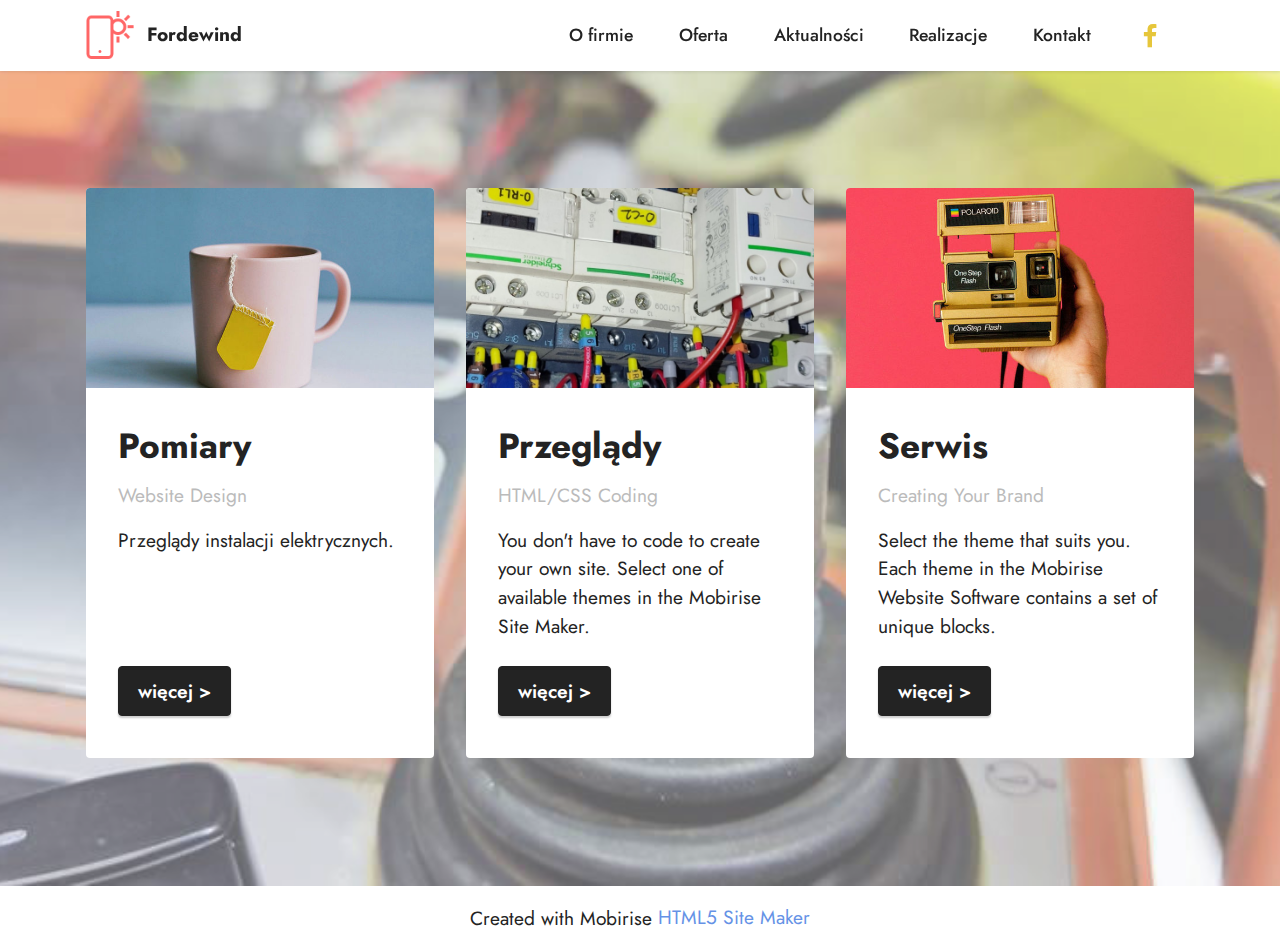
==== index.html @ b125ac9d "Add files via upload" ====
<!DOCTYPE html>
<html  >
<head>
  <!-- Site made with Mobirise Website Builder v5.6.10, https://mobirise.com -->
  <meta charset="UTF-8">
  <meta http-equiv="X-UA-Compatible" content="IE=edge">
  <meta name="generator" content="Mobirise v5.6.10, mobirise.com">
  <meta name="twitter:card" content="summary_large_image"/>
  <meta name="twitter:image:src" content="">
  <meta property="og:image" content="">
  <meta name="twitter:title" content="Home">
  <meta name="viewport" content="width=device-width, initial-scale=1, minimum-scale=1">
  <link rel="shortcut icon" href="assets/images/logo.png" type="image/x-icon">
  <meta name="description" content="">
  
  
  <title>Home</title>
  <link rel="stylesheet" href="assets/bootstrap/css/bootstrap.min.css">
  <link rel="stylesheet" href="assets/bootstrap/css/bootstrap-grid.min.css">
  <link rel="stylesheet" href="assets/bootstrap/css/bootstrap-reboot.min.css">
  <link rel="stylesheet" href="assets/dropdown/css/style.css">
  <link rel="stylesheet" href="assets/socicon/css/styles.css">
  <link rel="stylesheet" href="assets/theme/css/style.css">
  <link rel="preload" href="https://fonts.googleapis.com/css?family=Jost:100,200,300,400,500,600,700,800,900,100i,200i,300i,400i,500i,600i,700i,800i,900i&display=swap" as="style" onload="this.onload=null;this.rel='stylesheet'">
  <noscript><link rel="stylesheet" href="https://fonts.googleapis.com/css?family=Jost:100,200,300,400,500,600,700,800,900,100i,200i,300i,400i,500i,600i,700i,800i,900i&display=swap"></noscript>
  <link rel="preload" as="style" href="assets/mobirise/css/mbr-additional.css"><link rel="stylesheet" href="assets/mobirise/css/mbr-additional.css" type="text/css">
  
  
  
  
</head>
<body>
  
  <section data-bs-version="5.1" class="menu menu1 cid-tegZSu2zWh" once="menu" id="menu1-p">
    

    <nav class="navbar navbar-dropdown navbar-fixed-top navbar-expand-lg">
        <div class="container">
            <div class="navbar-brand">
                <span class="navbar-logo">
                    <a href="https://mobiri.se">
                        <img src="assets/images/logo.png" alt="Mobirise Website Builder" style="height: 3rem;">
                    </a>
                </span>
                <span class="navbar-caption-wrap"><a class="navbar-caption text-black display-7" href="https://mobiri.se">Fordewind</a></span>
            </div>
            <button class="navbar-toggler" type="button" data-toggle="collapse" data-bs-toggle="collapse" data-target="#navbarSupportedContent" data-bs-target="#navbarSupportedContent" aria-controls="navbarNavAltMarkup" aria-expanded="false" aria-label="Toggle navigation">
                <div class="hamburger">
                    <span></span>
                    <span></span>
                    <span></span>
                    <span></span>
                </div>
            </button>
            <div class="collapse navbar-collapse" id="navbarSupportedContent">
                <ul class="navbar-nav nav-dropdown nav-right" data-app-modern-menu="true"><li class="nav-item"><a class="nav-link link text-black display-4" href="https://mobiri.se">O firmie</a></li>
                    <li class="nav-item"><a class="nav-link link text-black display-4" href="https://mobiri.se">Oferta</a></li><li class="nav-item"><a class="nav-link link text-black display-4" href="https://mobiri.se">Aktualności</a></li><li class="nav-item"><a class="nav-link link text-black display-4" href="https://mobiri.se">Realizacje</a></li>
                    <li class="nav-item"><a class="nav-link link text-black display-4" href="https://mobiri.se">Kontakt</a>
                    </li></ul>
                <div class="icons-menu">
                    <a class="iconfont-wrapper" href="https://mobiri.se" target="_blank">
                        <span class="p-2 mbr-iconfont socicon-facebook socicon"></span>
                    </a>
                    
                    
                    
                </div>
                
            </div>
        </div>
    </nav>
</section>

<section data-bs-version="5.1" class="features4 cid-teh2LjMeFm" id="features4-q">
    
    <div class="mbr-overlay"></div>
    <div class="container">
        
        <div class="row mt-4">
            <div class="item features-image сol-12 col-md-6 col-lg-4">
                <div class="item-wrapper">
                    <div class="item-img">
                        <img src="assets/images/product2.jpg" alt="Mobirise Website Builder" title="">
                    </div>
                    <div class="item-content">
                        <h5 class="item-title mbr-fonts-style display-5"><strong>Pomiary&nbsp;</strong></h5>
                        <h6 class="item-subtitle mbr-fonts-style mt-1 display-7">Website Design</h6>
                        <p class="mbr-text mbr-fonts-style mt-3 display-7">Przeglądy instalacji elektrycznych.</p>
                    </div>
                    <div class="mbr-section-btn item-footer mt-2"><a href="" class="btn item-btn btn-black display-7" target="_blank">więcej &gt;</a></div>
                </div>
            </div>
            <div class="item features-image сol-12 col-md-6 col-lg-4">
                <div class="item-wrapper">
                    <div class="item-img">
                        <img src="assets/images/1660215211700-816x1813.jpeg" alt="Mobirise Website Builder" title="">
                    </div>
                    <div class="item-content">
                        <h5 class="item-title mbr-fonts-style display-5"><strong>Przeglądy</strong></h5>
                        <h6 class="item-subtitle mbr-fonts-style mt-1 display-7">
                            HTML/CSS Coding</h6>
                        <p class="mbr-text mbr-fonts-style mt-3 display-7">You don't have to code to create your own
                            site. Select one of available themes in the Mobirise Site Maker.</p>
                    </div>
                    <div class="mbr-section-btn item-footer mt-2"><a href="" class="btn item-btn btn-black display-7" target="_blank">więcej &gt;</a></div>
                </div>
            </div>
            <div class="item features-image сol-12 col-md-6 col-lg-4">
                <div class="item-wrapper">
                    <div class="item-img">
                        <img src="assets/images/product1.jpg" alt="Mobirise Website Builder" title="">
                    </div>
                    <div class="item-content">
                        <h5 class="item-title mbr-fonts-style display-5"><strong>Serwis</strong></h5>
                        <h6 class="item-subtitle mbr-fonts-style mt-1 display-7">Creating Your Brand</h6>
                        <p class="mbr-text mbr-fonts-style mt-3 display-7">Select the theme that suits you. Each theme
                            in the Mobirise Website Software contains a set of unique blocks.<br></p>
                    </div>
                    <div class="mbr-section-btn item-footer mt-2"><a href="" class="btn item-btn btn-black display-7" target="_blank">więcej &gt;</a></div>
                </div>
            </div>

        </div>
    </div>
</section><section class="display-7" style="padding: 0;align-items: center;justify-content: center;flex-wrap: wrap;    align-content: center;display: flex;position: relative;height: 4rem;"><a href="https://mobiri.se/2845524" style="flex: 1 1;height: 4rem;position: absolute;width: 100%;z-index: 1;"><img alt="" style="height: 4rem;" src="[data-uri]"></a><p style="margin: 0;text-align: center;" class="display-7">Created with Mobirise &#8204;</p><a style="z-index:1" href="https://mobirise.com/html-builder.html">HTML5 Site Maker</a></section><script src="assets/bootstrap/js/bootstrap.bundle.min.js"></script>  <script src="assets/smoothscroll/smooth-scroll.js"></script>  <script src="assets/ytplayer/index.js"></script>  <script src="assets/dropdown/js/navbar-dropdown.js"></script>  <script src="assets/theme/js/script.js"></script>  
  
  
</body>
</html>
---- assets/dropdown/css/style.css ----
.navbar-dropdown {
  left: 0;
  padding: 0;
  position: absolute;
  right: 0;
  top: 0;
  transition: all 0.45s ease;
  z-index: 1030;
  background: #282828; }
  .navbar-dropdown .navbar-logo {
    margin-right: 0.8rem;
    transition: margin 0.3s ease-in-out;
    vertical-align: middle; }
    .navbar-dropdown .navbar-logo img {
      height: 3.125rem;
      transition: all 0.3s ease-in-out; }
    .navbar-dropdown .navbar-logo.mbr-iconfont {
      font-size: 3.125rem;
      line-height: 3.125rem; }
  .navbar-dropdown .navbar-caption {
    font-weight: 700;
    white-space: normal;
    vertical-align: -4px;
    line-height: 3.125rem !important; }
    .navbar-dropdown .navbar-caption, .navbar-dropdown .navbar-caption:hover {
      color: inherit;
      text-decoration: none; }
  .navbar-dropdown .mbr-iconfont + .navbar-caption {
    vertical-align: -1px; }
  .navbar-dropdown.navbar-fixed-top {
    position: fixed; }
  .navbar-dropdown .navbar-brand span {
    vertical-align: -4px; }
  .navbar-dropdown.bg-color.transparent {
    background: none; }
  .navbar-dropdown.navbar-short .navbar-brand {
    padding: 0.625rem 0; }
    .navbar-dropdown.navbar-short .navbar-brand span {
      vertical-align: -1px; }
  .navbar-dropdown.navbar-short .navbar-caption {
    line-height: 2.375rem !important;
    vertical-align: -2px; }
  .navbar-dropdown.navbar-short .navbar-logo {
    margin-right: 0.5rem; }
    .navbar-dropdown.navbar-short .navbar-logo img {
      height: 2.375rem; }
    .navbar-dropdown.navbar-short .navbar-logo.mbr-iconfont {
      font-size: 2.375rem;
      line-height: 2.375rem; }
  .navbar-dropdown.navbar-short .mbr-table-cell {
    height: 3.625rem; }
  .navbar-dropdown .navbar-close {
    left: 0.6875rem;
    position: fixed;
    top: 0.75rem;
    z-index: 1000; }
  .navbar-dropdown .hamburger-icon {
    content: "";
    display: inline-block;
    vertical-align: middle;
    width: 16px;
    -webkit-box-shadow: 0 -6px 0 1px #282828,0 0 0 1px #282828,0 6px 0 1px #282828;
    -moz-box-shadow: 0 -6px 0 1px #282828,0 0 0 1px #282828,0 6px 0 1px #282828;
    box-shadow: 0 -6px 0 1px #282828,0 0 0 1px #282828,0 6px 0 1px #282828; }

.dropdown-menu .dropdown-toggle[data-toggle="dropdown-submenu"]::after {
  border-bottom: 0.35em solid transparent;
  border-left: 0.35em solid;
  border-right: 0;
  border-top: 0.35em solid transparent;
  margin-left: 0.3rem; }

.dropdown-menu .dropdown-item:focus {
  outline: 0; }

.nav-dropdown {
  font-size: 0.75rem;
  font-weight: 500;
  height: auto !important; }
  .nav-dropdown .nav-btn {
    padding-left: 1rem; }
  .nav-dropdown .link {
    margin: .667em 1.667em;
    font-weight: 500;
    padding: 0;
    transition: color .2s ease-in-out; }
    .nav-dropdown .link.dropdown-toggle {
      margin-right: 2.583em; }
      .nav-dropdown .link.dropdown-toggle::after {
        margin-left: .25rem;
        border-top: 0.35em solid;
        border-right: 0.35em solid transparent;
        border-left: 0.35em solid transparent;
        border-bottom: 0; }
      .nav-dropdown .link.dropdown-toggle[aria-expanded="true"] {
        margin: 0;
        padding: 0.667em 3.263em  0.667em 1.667em; }
  .nav-dropdown .link::after,
  .nav-dropdown .dropdown-item::after {
    color: inherit; }
  .nav-dropdown .btn {
    font-size: 0.75rem;
    font-weight: 700;
    letter-spacing: 0;
    margin-bottom: 0;
    padding-left: 1.25rem;
    padding-right: 1.25rem; }
  .nav-dropdown .dropdown-menu {
    border-radius: 0;
    border: 0;
    left: 0;
    margin: 0;
    padding-bottom: 1.25rem;
    padding-top: 1.25rem;
    position: relative; }
  .nav-dropdown .dropdown-submenu {
    margin-left: 0.125rem;
    top: 0; }
  .nav-dropdown .dropdown-item {
    font-weight: 500;
    line-height: 2;
    padding: 0.3846em 4.615em 0.3846em 1.5385em;
    position: relative;
    transition: color .2s ease-in-out, background-color .2s ease-in-out; }
    .nav-dropdown .dropdown-item::after {
      margin-top: -0.3077em;
      position: absolute;
      right: 1.1538em;
      top: 50%; }
    .nav-dropdown .dropdown-item:focus, .nav-dropdown .dropdown-item:hover {
      background: none; }

@media (max-width: 767px) {
  .nav-dropdown.navbar-toggleable-sm {
    bottom: 0;
    display: none;
    left: 0;
    overflow-x: hidden;
    position: fixed;
    top: 0;
    transform: translateX(-100%);
    -ms-transform: translateX(-100%);
    -webkit-transform: translateX(-100%);
    width: 18.75rem;
    z-index: 999; } }
.nav-dropdown.navbar-toggleable-xl {
  bottom: 0;
  display: none;
  left: 0;
  overflow-x: hidden;
  position: fixed;
  top: 0;
  transform: translateX(-100%);
  -ms-transform: translateX(-100%);
  -webkit-transform: translateX(-100%);
  width: 18.75rem;
  z-index: 999; }

.nav-dropdown-sm {
  display: block !important;
  overflow-x: hidden;
  overflow: auto;
  padding-top: 3.875rem; }
  .nav-dropdown-sm::after {
    content: "";
    display: block;
    height: 3rem;
    width: 100%; }
  .nav-dropdown-sm.collapse.in ~ .navbar-close {
    display: block !important; }
  .nav-dropdown-sm.collapsing, .nav-dropdown-sm.collapse.in {
    transform: translateX(0);
    -ms-transform: translateX(0);
    -webkit-transform: translateX(0);
    transition: all 0.25s ease-out;
    -webkit-transition: all 0.25s ease-out;
    background: #282828; }
  .nav-dropdown-sm.collapsing[aria-expanded="false"] {
    transform: translateX(-100%);
    -ms-transform: translateX(-100%);
    -webkit-transform: translateX(-100%); }
  .nav-dropdown-sm .nav-item {
    display: block;
    margin-left: 0 !important;
    padding-left: 0; }
  .nav-dropdown-sm .link,
  .nav-dropdown-sm .dropdown-item {
    border-top: 1px dotted rgba(255, 255, 255, 0.1);
    font-size: 0.8125rem;
    line-height: 1.6;
    margin: 0 !important;
    padding: 0.875rem 2.4rem 0.875rem 1.5625rem !important;
    position: relative;
    white-space: normal; }
    .nav-dropdown-sm .link:focus, .nav-dropdown-sm .link:hover,
    .nav-dropdown-sm .dropdown-item:focus,
    .nav-dropdown-sm .dropdown-item:hover {
      background: rgba(0, 0, 0, 0.2) !important;
      color: #c0a375; }
  .nav-dropdown-sm .nav-btn {
    position: relative;
    padding: 1.5625rem 1.5625rem 0 1.5625rem; }
    .nav-dropdown-sm .nav-btn::before {
      border-top: 1px dotted rgba(255, 255, 255, 0.1);
      content: "";
      left: 0;
      position: absolute;
      top: 0;
      width: 100%; }
    .nav-dropdown-sm .nav-btn + .nav-btn {
      padding-top: 0.625rem; }
      .nav-dropdown-sm .nav-btn + .nav-btn::before {
        display: none; }
  .nav-dropdown-sm .btn {
    padding: 0.625rem 0; }
  .nav-dropdown-sm .dropdown-toggle[data-toggle="dropdown-submenu"]::after {
    margin-left: .25rem;
    border-top: 0.35em solid;
    border-right: 0.35em solid transparent;
    border-left: 0.35em solid transparent;
    border-bottom: 0; }
  .nav-dropdown-sm .dropdown-toggle[data-toggle="dropdown-submenu"][aria-expanded="true"]::after {
    border-top: 0;
    border-right: 0.35em solid transparent;
    border-left: 0.35em solid transparent;
    border-bottom: 0.35em solid; }
  .nav-dropdown-sm .dropdown-menu {
    margin: 0;
    padding: 0;
    position: relative;
    top: 0;
    left: 0;
    width: 100%;
    border: 0;
    float: none;
    border-radius: 0;
    background: none; }
  .nav-dropdown-sm .dropdown-submenu {
    left: 100%;
    margin-left: 0.125rem;
    margin-top: -1.25rem;
    top: 0; }

.navbar-toggleable-sm .nav-dropdown .dropdown-menu {
  position: absolute; }

.navbar-toggleable-sm .nav-dropdown .dropdown-submenu {
  left: 100%;
  margin-left: 0.125rem;
  margin-top: -1.25rem;
  top: 0; }

.navbar-toggleable-sm.opened .nav-dropdown .dropdown-menu {
  position: relative; }

.navbar-toggleable-sm.opened .nav-dropdown .dropdown-submenu {
  left: 0;
  margin-left: 00rem;
  margin-top: 0rem;
  top: 0; }

.is-builder .nav-dropdown.collapsing {
  transition: none !important; }
---- assets/socicon/css/styles.css ----
@charset "UTF-8";

@font-face {
  font-family: 'Socicon';
  src:  url('../fonts/socicon.eot');
  src:  url('../fonts/socicon.eot?#iefix') format('embedded-opentype'),
    url('../fonts/socicon.woff2') format('woff2'),
    url('../fonts/socicon.ttf') format('truetype'),
    url('../fonts/socicon.woff') format('woff'),
    url('../fonts/socicon.svg#socicon') format('svg');
  font-weight: normal;
  font-style: normal;
  font-display: swap;
}

[data-icon]:before {
  font-family: "socicon" !important;
  content: attr(data-icon);
  font-style: normal !important;
  font-weight: normal !important;
  font-variant: normal !important;
  text-transform: none !important;
  speak: none;
  line-height: 1;
  -webkit-font-smoothing: antialiased;
  -moz-osx-font-smoothing: grayscale;
}

[class^="socicon-"], [class*=" socicon-"] {
  /* use !important to prevent issues with browser extensions that change fonts */
  font-family: 'Socicon' !important;
  speak: none;
  font-style: normal;
  font-weight: normal;
  font-variant: normal;
  text-transform: none;
  line-height: 1;

  /* Better Font Rendering =========== */
  -webkit-font-smoothing: antialiased;
  -moz-osx-font-smoothing: grayscale;
}

.socicon-eitaa:before {
  content: "\e97c";
}
.socicon-soroush:before {
  content: "\e97d";
}
.socicon-bale:before {
  content: "\e97e";
}
.socicon-zazzle:before {
  content: "\e97b";
}
.socicon-society6:before {
  content: "\e97a";
}
.socicon-redbubble:before {
  content: "\e979";
}
.socicon-avvo:before {
  content: "\e978";
}
.socicon-stitcher:before {
  content: "\e977";
}
.socicon-googlehangouts:before {
  content: "\e974";
}
.socicon-dlive:before {
  content: "\e975";
}
.socicon-vsco:before {
  content: "\e976";
}
.socicon-flipboard:before {
  content: "\e973";
}
.socicon-ubuntu:before {
  content: "\e958";
}
.socicon-artstation:before {
  content: "\e959";
}
.socicon-invision:before {
  content: "\e95a";
}
.socicon-torial:before {
  content: "\e95b";
}
.socicon-collectorz:before {
  content: "\e95c";
}
.socicon-seenthis:before {
  content: "\e95d";
}
.socicon-googleplaymusic:before {
  content: "\e95e";
}
.socicon-debian:before {
  content: "\e95f";
}
.socicon-filmfreeway:before {
  content: "\e960";
}
.socicon-gnome:before {
  content: "\e961";
}
.socicon-itchio:before {
  content: "\e962";
}
.socicon-jamendo:before {
  content: "\e963";
}
.socicon-mix:before {
  content: "\e964";
}
.socicon-sharepoint:before {
  content: "\e965";
}
.socicon-tinder:before {
  content: "\e966";
}
.socicon-windguru:before {
  content: "\e967";
}
.socicon-cdbaby:before {
  content: "\e968";
}
.socicon-elementaryos:before {
  content: "\e969";
}
.socicon-stage32:before {
  content: "\e96a";
}
.socicon-tiktok:before {
  content: "\e96b";
}
.socicon-gitter:before {
  content: "\e96c";
}
.socicon-letterboxd:before {
  content: "\e96d";
}
.socicon-threema:before {
  content: "\e96e";
}
.socicon-splice:before {
  content: "\e96f";
}
.socicon-metapop:before {
  content: "\e970";
}
.socicon-naver:before {
  content: "\e971";
}
.socicon-remote:before {
  content: "\e972";
}
.socicon-internet:before {
  content: "\e957";
}
.socicon-moddb:before {
  content: "\e94b";
}
.socicon-indiedb:before {
  content: "\e94c";
}
.socicon-traxsource:before {
  content: "\e94d";
}
.socicon-gamefor:before {
  content: "\e94e";
}
.socicon-pixiv:before {
  content: "\e94f";
}
.socicon-myanimelist:before {
  content: "\e950";
}
.socicon-blackberry:before {
  content: "\e951";
}
.socicon-wickr:before {
  content: "\e952";
}
.socicon-spip:before {
  content: "\e953";
}
.socicon-napster:before {
  content: "\e954";
}
.socicon-beatport:before {
  content: "\e955";
}
.socicon-hackerone:before {
  content: "\e956";
}
.socicon-hackernews:before {
  content: "\e946";
}
.socicon-smashwords:before {
  content: "\e947";
}
.socicon-kobo:before {
  content: "\e948";
}
.socicon-bookbub:before {
  content: "\e949";
}
.socicon-mailru:before {
  content: "\e94a";
}
.socicon-gitlab:before {
  content: "\e945";
}
.socicon-instructables:before {
  content: "\e944";
}
.socicon-portfolio:before {
  content: "\e943";
}
.socicon-codered:before {
  content: "\e940";
}
.socicon-origin:before {
  content: "\e941";
}
.socicon-nextdoor:before {
  content: "\e942";
}
.socicon-udemy:before {
  content: "\e93f";
}
.socicon-livemaster:before {
  content: "\e93e";
}
.socicon-crunchbase:before {
  content: "\e93b";
}
.socicon-homefy:before {
  content: "\e93c";
}
.socicon-calendly:before {
  content: "\e93d";
}
.socicon-realtor:before {
  content: "\e90f";
}
.socicon-tidal:before {
  content: "\e910";
}
.socicon-qobuz:before {
  content: "\e911";
}
.socicon-natgeo:before {
  content: "\e912";
}
.socicon-mastodon:before {
  content: "\e913";
}
.socicon-unsplash:before {
  content: "\e914";
}
.socicon-homeadvisor:before {
  content: "\e915";
}
.socicon-angieslist:before {
  content: "\e916";
}
.socicon-codepen:before {
  content: "\e917";
}
.socicon-slack:before {
  content: "\e918";
}
.socicon-openaigym:before {
  content: "\e919";
}
.socicon-logmein:before {
  content: "\e91a";
}
.socicon-fiverr:before {
  content: "\e91b";
}
.socicon-gotomeeting:before {
  content: "\e91c";
}
.socicon-aliexpress:before {
  content: "\e91d";
}
.socicon-guru:before {
  content: "\e91e";
}
.socicon-appstore:before {
  content: "\e91f";
}
.socicon-homes:before {
  content: "\e920";
}
.socicon-zoom:before {
  content: "\e921";
}
.socicon-alibaba:before {
  content: "\e922";
}
.socicon-craigslist:before {
  content: "\e923";
}
.socicon-wix:before {
  content: "\e924";
}
.socicon-redfin:before {
  content: "\e925";
}
.socicon-googlecalendar:before {
  content: "\e926";
}
.socicon-shopify:before {
  content: "\e927";
}
.socicon-freelancer:before {
  content: "\e928";
}
.socicon-seedrs:before {
  content: "\e929";
}
.socicon-bing:before {
  content: "\e92a";
}
.socicon-doodle:before {
  content: "\e92b";
}
.socicon-bonanza:before {
  content: "\e92c";
}
.socicon-squarespace:before {
  content: "\e92d";
}
.socicon-toptal:before {
  content: "\e92e";
}
.socicon-gust:before {
  content: "\e92f";
}
.socicon-ask:before {
  content: "\e930";
}
.socicon-trulia:before {
  content: "\e931";
}
.socicon-loomly:before {
  content: "\e932";
}
.socicon-ghost:before {
  content: "\e933";
}
.socicon-upwork:before {
  content: "\e934";
}
.socicon-fundable:before {
  content: "\e935";
}
.socicon-booking:before {
  content: "\e936";
}
.socicon-googlemaps:before {
  content: "\e937";
}
.socicon-zillow:before {
  content: "\e938";
}
.socicon-niconico:before {
  content: "\e939";
}
.socicon-toneden:before {
  content: "\e93a";
}
.socicon-augment:before {
  content: "\e908";
}
.socicon-bitbucket:before {
  content: "\e909";
}
.socicon-fyuse:before {
  content: "\e90a";
}
.socicon-yt-gaming:before {
  content: "\e90b";
}
.socicon-sketchfab:before {
  content: "\e90c";
}
.socicon-mobcrush:before {
  content: "\e90d";
}
.socicon-microsoft:before {
  content: "\e90e";
}
.socicon-pandora:before {
  content: "\e907";
}
.socicon-messenger:before {
  content: "\e906";
}
.socicon-gamewisp:before {
  content: "\e905";
}
.socicon-bloglovin:before {
  content: "\e904";
}
.socicon-tunein:before {
  content: "\e903";
}
.socicon-gamejolt:before {
  content: "\e901";
}
.socicon-trello:before {
  content: "\e902";
}
.socicon-spreadshirt:before {
  content: "\e900";
}
.socicon-500px:before {
  content: "\e000";
}
.socicon-8tracks:before {
  content: "\e001";
}
.socicon-airbnb:before {
  content: "\e002";
}
.socicon-alliance:before {
  content: "\e003";
}
.socicon-amazon:before {
  content: "\e004";
}
.socicon-amplement:before {
  content: "\e005";
}
.socicon-android:before {
  content: "\e006";
}
.socicon-angellist:before {
  content: "\e007";
}
.socicon-apple:before {
  content: "\e008";
}
.socicon-appnet:before {
  content: "\e009";
}
.socicon-baidu:before {
  content: "\e00a";
}
.socicon-bandcamp:before {
  content: "\e00b";
}
.socicon-battlenet:before {
  content: "\e00c";
}
.socicon-mixer:before {
  content: "\e00d";
}
.socicon-bebee:before {
  content: "\e00e";
}
.socicon-bebo:before {
  content: "\e00f";
}
.socicon-behance:before {
  content: "\e010";
}
.socicon-blizzard:before {
  content: "\e011";
}
.socicon-blogger:before {
  content: "\e012";
}
.socicon-buffer:before {
  content: "\e013";
}
.socicon-chrome:before {
  content: "\e014";
}
.socicon-coderwall:before {
  content: "\e015";
}
.socicon-curse:before {
  content: "\e016";
}
.socicon-dailymotion:before {
  content: "\e017";
}
.socicon-deezer:before {
  content: "\e018";
}
.socicon-delicious:before {
  content: "\e019";
}
.socicon-deviantart:before {
  content: "\e01a";
}
.socicon-diablo:before {
  content: "\e01b";
}
.socicon-digg:before {
  content: "\e01c";
}
.socicon-discord:before {
  content: "\e01d";
}
.socicon-disqus:before {
  content: "\e01e";
}
.socicon-douban:before {
  content: "\e01f";
}
.socicon-draugiem:before {
  content: "\e020";
}
.socicon-dribbble:before {
  content: "\e021";
}
.socicon-drupal:before {
  content: "\e022";
}
.socicon-ebay:before {
  content: "\e023";
}
.socicon-ello:before {
  content: "\e024";
}
.socicon-endomodo:before {
  content: "\e025";
}
.socicon-envato:before {
  content: "\e026";
}
.socicon-etsy:before {
  content: "\e027";
}
.socicon-facebook:before {
  content: "\e028";
}
.socicon-feedburner:before {
  content: "\e029";
}
.socicon-filmweb:before {
  content: "\e02a";
}
.socicon-firefox:before {
  content: "\e02b";
}
.socicon-flattr:before {
  content: "\e02c";
}
.socicon-flickr:before {
  content: "\e02d";
}
.socicon-formulr:before {
  content: "\e02e";
}
.socicon-forrst:before {
  content: "\e02f";
}
.socicon-foursquare:before {
  content: "\e030";
}
.socicon-friendfeed:before {
  content: "\e031";
}
.socicon-github:before {
  content: "\e032";
}
.socicon-goodreads:before {
  content: "\e033";
}
.socicon-google:before {
  content: "\e034";
}
.socicon-googlescholar:before {
  content: "\e035";
}
.socicon-googlegroups:before {
  content: "\e036";
}
.socicon-googlephotos:before {
  content: "\e037";
}
.socicon-googleplus:before {
  content: "\e038";
}
.socicon-grooveshark:before {
  content: "\e039";
}
.socicon-hackerrank:before {
  content: "\e03a";
}
.socicon-hearthstone:before {
  content: "\e03b";
}
.socicon-hellocoton:before {
  content: "\e03c";
}
.socicon-heroes:before {
  content: "\e03d";
}
.socicon-smashcast:before {
  content: "\e03e";
}
.socicon-horde:before {
  content: "\e03f";
}
.socicon-houzz:before {
  content: "\e040";
}
.socicon-icq:before {
  content: "\e041";
}
.socicon-identica:before {
  content: "\e042";
}
.socicon-imdb:before {
  content: "\e043";
}
.socicon-instagram:before {
  content: "\e044";
}
.socicon-issuu:before {
  content: "\e045";
}
.socicon-istock:before {
  content: "\e046";
}
.socicon-itunes:before {
  content: "\e047";
}
.socicon-keybase:before {
  content: "\e048";
}
.socicon-lanyrd:before {
  content: "\e049";
}
.socicon-lastfm:before {
  content: "\e04a";
}
.socicon-line:before {
  content: "\e04b";
}
.socicon-linkedin:before {
  content: "\e04c";
}
.socicon-livejournal:before {
  content: "\e04d";
}
.socicon-lyft:before {
  content: "\e04e";
}
.socicon-macos:before {
  content: "\e04f";
}
.socicon-mail:before {
  content: "\e050";
}
.socicon-medium:before {
  content: "\e051";
}
.socicon-meetup:before {
  content: "\e052";
}
.socicon-mixcloud:before {
  content: "\e053";
}
.socicon-modelmayhem:before {
  content: "\e054";
}
.socicon-mumble:before {
  content: "\e055";
}
.socicon-myspace:before {
  content: "\e056";
}
.socicon-newsvine:before {
  content: "\e057";
}
.socicon-nintendo:before {
  content: "\e058";
}
.socicon-npm:before {
  content: "\e059";
}
.socicon-odnoklassniki:before {
  content: "\e05a";
}
.socicon-openid:before {
  content: "\e05b";
}
.socicon-opera:before {
  content: "\e05c";
}
.socicon-outlook:before {
  content: "\e05d";
}
.socicon-overwatch:before {
  content: "\e05e";
}
.socicon-patreon:before {
  content: "\e05f";
}
.socicon-paypal:before {
  content: "\e060";
}
.socicon-periscope:before {
  content: "\e061";
}
.socicon-persona:before {
  content: "\e062";
}
.socicon-pinterest:before {
  content: "\e063";
}
.socicon-play:before {
  content: "\e064";
}
.socicon-player:before {
  content: "\e065";
}
.socicon-playstation:before {
  content: "\e066";
}
.socicon-pocket:before {
  content: "\e067";
}
.socicon-qq:before {
  content: "\e068";
}
.socicon-quora:before {
  content: "\e069";
}
.socicon-raidcall:before {
  content: "\e06a";
}
.socicon-ravelry:before {
  content: "\e06b";
}
.socicon-reddit:before {
  content: "\e06c";
}
.socicon-renren:before {
  content: "\e06d";
}
.socicon-researchgate:before {
  content: "\e06e";
}
.socicon-residentadvisor:before {
  content: "\e06f";
}
.socicon-reverbnation:before {
  content: "\e070";
}
.socicon-rss:before {
  content: "\e071";
}
.socicon-sharethis:before {
  content: "\e072";
}
.socicon-skype:before {
  content: "\e073";
}
.socicon-slideshare:before {
  content: "\e074";
}
.socicon-smugmug:before {
  content: "\e075";
}
.socicon-snapchat:before {
  content: "\e076";
}
.socicon-songkick:before {
  content: "\e077";
}
.socicon-soundcloud:before {
  content: "\e078";
}
.socicon-spotify:before {
  content: "\e079";
}
.socicon-stackexchange:before {
  content: "\e07a";
}
.socicon-stackoverflow:before {
  content: "\e07b";
}
.socicon-starcraft:before {
  content: "\e07c";
}
.socicon-stayfriends:before {
  content: "\e07d";
}
.socicon-steam:before {
  content: "\e07e";
}
.socicon-storehouse:before {
  content: "\e07f";
}
.socicon-strava:before {
  content: "\e080";
}
.socicon-streamjar:before {
  content: "\e081";
}
.socicon-stumbleupon:before {
  content: "\e082";
}
.socicon-swarm:before {
  content: "\e083";
}
.socicon-teamspeak:before {
  content: "\e084";
}
.socicon-teamviewer:before {
  content: "\e085";
}
.socicon-technorati:before {
  content: "\e086";
}
.socicon-telegram:before {
  content: "\e087";
}
.socicon-tripadvisor:before {
  content: "\e088";
}
.socicon-tripit:before {
  content: "\e089";
}
.socicon-triplej:before {
  content: "\e08a";
}
.socicon-tumblr:before {
  content: "\e08b";
}
.socicon-twitch:before {
  content: "\e08c";
}
.socicon-twitter:before {
  content: "\e08d";
}
.socicon-uber:before {
  content: "\e08e";
}
.socicon-ventrilo:before {
  content: "\e08f";
}
.socicon-viadeo:before {
  content: "\e090";
}
.socicon-viber:before {
  content: "\e091";
}
.socicon-viewbug:before {
  content: "\e092";
}
.socicon-vimeo:before {
  content: "\e093";
}
.socicon-vine:before {
  content: "\e094";
}
.socicon-vkontakte:before {
  content: "\e095";
}
.socicon-warcraft:before {
  content: "\e096";
}
.socicon-wechat:before {
  content: "\e097";
}
.socicon-weibo:before {
  content: "\e098";
}
.socicon-whatsapp:before {
  content: "\e099";
}
.socicon-wikipedia:before {
  content: "\e09a";
}
.socicon-windows:before {
  content: "\e09b";
}
.socicon-wordpress:before {
  content: "\e09c";
}
.socicon-wykop:before {
  content: "\e09d";
}
.socicon-xbox:before {
  content: "\e09e";
}
.socicon-xing:before {
  content: "\e09f";
}
.socicon-yahoo:before {
  content: "\e0a0";
}
.socicon-yammer:before {
  content: "\e0a1";
}
.socicon-yandex:before {
  content: "\e0a2";
}
.socicon-yelp:before {
  content: "\e0a3";
}
.socicon-younow:before {
  content: "\e0a4";
}
.socicon-youtube:before {
  content: "\e0a5";
}
.socicon-zapier:before {
  content: "\e0a6";
}
.socicon-zerply:before {
  content: "\e0a7";
}
.socicon-zomato:before {
  content: "\e0a8";
}
.socicon-zynga:before {
  content: "\e0a9";
}
---- assets/theme/css/style.css ----
@charset "UTF-8";
section {
  background-color: #ffffff;
}

body {
  font-style: normal;
  line-height: 1.5;
  font-weight: 400;
  color: #232323;
  position: relative;
}

button {
  background-color: transparent;
  border-color: transparent;
}

section,
.container,
.container-fluid {
  position: relative;
  word-wrap: break-word;
}

a.mbr-iconfont:hover {
  text-decoration: none;
}

.article .lead p,
.article .lead ul,
.article .lead ol,
.article .lead pre,
.article .lead blockquote {
  margin-bottom: 0;
}

a {
  font-style: normal;
  font-weight: 400;
  cursor: pointer;
}
a, a:hover {
  text-decoration: none;
}

.mbr-section-title {
  font-style: normal;
  line-height: 1.3;
}

.mbr-section-subtitle {
  line-height: 1.3;
}

.mbr-text {
  font-style: normal;
  line-height: 1.7;
}

h1,
h2,
h3,
h4,
h5,
h6,
.display-1,
.display-2,
.display-4,
.display-5,
.display-7,
span,
p,
a {
  line-height: 1;
  word-break: break-word;
  word-wrap: break-word;
  font-weight: 400;
}

b,
strong {
  font-weight: bold;
}

input:-webkit-autofill, input:-webkit-autofill:hover, input:-webkit-autofill:focus, input:-webkit-autofill:active {
  transition-delay: 9999s;
  -webkit-transition-property: background-color, color;
  transition-property: background-color, color;
}

textarea[type=hidden] {
  display: none;
}

section {
  background-position: 50% 50%;
  background-repeat: no-repeat;
  background-size: cover;
}
section .mbr-background-video,
section .mbr-background-video-preview {
  position: absolute;
  bottom: 0;
  left: 0;
  right: 0;
  top: 0;
}

.hidden {
  visibility: hidden;
}

.mbr-z-index20 {
  z-index: 20;
}

/*! Base colors */
.mbr-white {
  color: #ffffff;
}

.mbr-black {
  color: #111111;
}

.mbr-bg-white {
  background-color: #ffffff;
}

.mbr-bg-black {
  background-color: #000000;
}

/*! Text-aligns */
.align-left {
  text-align: left;
}

.align-center {
  text-align: center;
}

.align-right {
  text-align: right;
}

/*! Font-weight  */
.mbr-light {
  font-weight: 300;
}

.mbr-regular {
  font-weight: 400;
}

.mbr-semibold {
  font-weight: 500;
}

.mbr-bold {
  font-weight: 700;
}

/*! Media  */
.media-content {
  flex-basis: 100%;
}

.media-container-row {
  display: flex;
  flex-direction: row;
  flex-wrap: wrap;
  justify-content: center;
  align-content: center;
  align-items: start;
}
.media-container-row .media-size-item {
  width: 400px;
}

.media-container-column {
  display: flex;
  flex-direction: column;
  flex-wrap: wrap;
  justify-content: center;
  align-content: center;
  align-items: stretch;
}
.media-container-column > * {
  width: 100%;
}

@media (min-width: 992px) {
  .media-container-row {
    flex-wrap: nowrap;
  }
}
figure {
  margin-bottom: 0;
  overflow: hidden;
}

figure[mbr-media-size] {
  transition: width 0.1s;
}

img,
iframe {
  display: block;
  width: 100%;
}

.card {
  background-color: transparent;
  border: none;
}

.card-box {
  width: 100%;
}

.card-img {
  text-align: center;
  flex-shrink: 0;
  -webkit-flex-shrink: 0;
}

.media {
  max-width: 100%;
  margin: 0 auto;
}

.mbr-figure {
  align-self: center;
}

.media-container > div {
  max-width: 100%;
}

.mbr-figure img,
.card-img img {
  width: 100%;
}

@media (max-width: 991px) {
  .media-size-item {
    width: auto !important;
  }

  .media {
    width: auto;
  }

  .mbr-figure {
    width: 100% !important;
  }
}
/*! Buttons */
.mbr-section-btn {
  margin-left: -0.6rem;
  margin-right: -0.6rem;
  font-size: 0;
}

.btn {
  font-weight: 600;
  border-width: 1px;
  font-style: normal;
  margin: 0.6rem 0.6rem;
  white-space: normal;
  transition: all 0.2s ease-in-out;
  display: inline-flex;
  align-items: center;
  justify-content: center;
  word-break: break-word;
}

.btn-sm {
  font-weight: 600;
  letter-spacing: 0px;
  transition: all 0.3s ease-in-out;
}

.btn-md {
  font-weight: 600;
  letter-spacing: 0px;
  transition: all 0.3s ease-in-out;
}

.btn-lg {
  font-weight: 600;
  letter-spacing: 0px;
  transition: all 0.3s ease-in-out;
}

.btn-form {
  margin: 0;
}
.btn-form:hover {
  cursor: pointer;
}

nav .mbr-section-btn {
  margin-left: 0rem;
  margin-right: 0rem;
}

/*! Btn icon margin */
.btn .mbr-iconfont,
.btn.btn-sm .mbr-iconfont {
  order: 1;
  cursor: pointer;
  margin-left: 0.5rem;
  vertical-align: sub;
}

.btn.btn-md .mbr-iconfont,
.btn.btn-md .mbr-iconfont {
  margin-left: 0.8rem;
}

.mbr-regular {
  font-weight: 400;
}

.mbr-semibold {
  font-weight: 500;
}

.mbr-bold {
  font-weight: 700;
}

[type=submit] {
  -webkit-appearance: none;
}

/*! Full-screen */
.mbr-fullscreen .mbr-overlay {
  min-height: 100vh;
}

.mbr-fullscreen {
  display: flex;
  display: -moz-flex;
  display: -ms-flex;
  display: -o-flex;
  align-items: center;
  min-height: 100vh;
  padding-top: 3rem;
  padding-bottom: 3rem;
}

/*! Map */
.map {
  height: 25rem;
  position: relative;
}
.map iframe {
  width: 100%;
  height: 100%;
}

/*! Scroll to top arrow */
.mbr-arrow-up {
  bottom: 25px;
  right: 90px;
  position: fixed;
  text-align: right;
  z-index: 5000;
  color: #ffffff;
  font-size: 22px;
}

.mbr-arrow-up a {
  background: rgba(0, 0, 0, 0.2);
  border-radius: 50%;
  color: #fff;
  display: inline-block;
  height: 60px;
  width: 60px;
  border: 2px solid #fff;
  outline-style: none !important;
  position: relative;
  text-decoration: none;
  transition: all 0.3s ease-in-out;
  cursor: pointer;
  text-align: center;
}
.mbr-arrow-up a:hover {
  background-color: rgba(0, 0, 0, 0.4);
}
.mbr-arrow-up a i {
  line-height: 60px;
}

.mbr-arrow-up-icon {
  display: block;
  color: #fff;
}

.mbr-arrow-up-icon::before {
  content: "›";
  display: inline-block;
  font-family: serif;
  font-size: 22px;
  line-height: 1;
  font-style: normal;
  position: relative;
  top: 6px;
  left: -4px;
  transform: rotate(-90deg);
}

/*! Arrow Down */
.mbr-arrow {
  position: absolute;
  bottom: 45px;
  left: 50%;
  width: 60px;
  height: 60px;
  cursor: pointer;
  background-color: rgba(80, 80, 80, 0.5);
  border-radius: 50%;
  transform: translateX(-50%);
}
@media (max-width: 767px) {
  .mbr-arrow {
    display: none;
  }
}
.mbr-arrow > a {
  display: inline-block;
  text-decoration: none;
  outline-style: none;
  -webkit-animation: arrowdown 1.7s ease-in-out infinite;
          animation: arrowdown 1.7s ease-in-out infinite;
  color: #ffffff;
}
.mbr-arrow > a > i {
  position: absolute;
  top: -2px;
  left: 15px;
  font-size: 2rem;
}

#scrollToTop a i::before {
  content: "";
  position: absolute;
  display: block;
  border-bottom: 2.5px solid #fff;
  border-left: 2.5px solid #fff;
  width: 27.8%;
  height: 27.8%;
  left: 50%;
  top: 51%;
  transform: translateY(-30%) translateX(-50%) rotate(135deg);
}

@keyframes arrowdown {
  0% {
    transform: translateY(0px);
  }
  50% {
    transform: translateY(-5px);
  }
  100% {
    transform: translateY(0px);
  }
}
@-webkit-keyframes arrowdown {
  0% {
    transform: translateY(0px);
  }
  50% {
    transform: translateY(-5px);
  }
  100% {
    transform: translateY(0px);
  }
}
@media (max-width: 500px) {
  .mbr-arrow-up {
    left: 0;
    right: 0;
    text-align: center;
  }
}
/*Gradients animation*/
@keyframes gradient-animation {
  from {
    background-position: 0% 100%;
    -webkit-animation-timing-function: ease-in-out;
            animation-timing-function: ease-in-out;
  }
  to {
    background-position: 100% 0%;
    -webkit-animation-timing-function: ease-in-out;
            animation-timing-function: ease-in-out;
  }
}
@-webkit-keyframes gradient-animation {
  from {
    background-position: 0% 100%;
    -webkit-animation-timing-function: ease-in-out;
            animation-timing-function: ease-in-out;
  }
  to {
    background-position: 100% 0%;
    -webkit-animation-timing-function: ease-in-out;
            animation-timing-function: ease-in-out;
  }
}
.bg-gradient {
  background-size: 200% 200%;
  animation: gradient-animation 5s infinite alternate;
  -webkit-animation: gradient-animation 5s infinite alternate;
}

.menu .navbar-brand {
  display: -webkit-flex;
}
.menu .navbar-brand span {
  display: flex;
  display: -webkit-flex;
}
.menu .navbar-brand .navbar-caption-wrap {
  display: -webkit-flex;
}
.menu .navbar-brand .navbar-logo img {
  display: -webkit-flex;
  width: auto;
}
@media (min-width: 768px) and (max-width: 991px) {
  .menu .navbar-toggleable-sm .navbar-nav {
    display: -ms-flexbox;
  }
}
@media (max-width: 991px) {
  .menu .navbar-collapse {
    max-height: 93.5vh;
  }
  .menu .navbar-collapse.show {
    overflow: auto;
  }
}
@media (min-width: 992px) {
  .menu .navbar-nav.nav-dropdown {
    display: -webkit-flex;
  }
  .menu .navbar-toggleable-sm .navbar-collapse {
    display: -webkit-flex !important;
  }
  .menu .collapsed .navbar-collapse {
    max-height: 93.5vh;
  }
  .menu .collapsed .navbar-collapse.show {
    overflow: auto;
  }
}
@media (max-width: 767px) {
  .menu .navbar-collapse {
    max-height: 80vh;
  }
}

.nav-link .mbr-iconfont {
  margin-right: 0.5rem;
}

.navbar {
  display: -webkit-flex;
  -webkit-flex-wrap: wrap;
  -webkit-align-items: center;
  -webkit-justify-content: space-between;
}

.navbar-collapse {
  -webkit-flex-basis: 100%;
  -webkit-flex-grow: 1;
  -webkit-align-items: center;
}

.nav-dropdown .link {
  padding: 0.667em 1.667em !important;
  margin: 0 !important;
}

.nav {
  display: -webkit-flex;
  -webkit-flex-wrap: wrap;
}

.row {
  display: -webkit-flex;
  -webkit-flex-wrap: wrap;
}

.justify-content-center {
  -webkit-justify-content: center;
}

.form-inline {
  display: -webkit-flex;
}

.card-wrapper {
  -webkit-flex: 1;
}

.carousel-control {
  z-index: 10;
  display: -webkit-flex;
}

.carousel-controls {
  display: -webkit-flex;
}

.media {
  display: -webkit-flex;
}

.form-group:focus {
  outline: none;
}

.jq-selectbox__select {
  padding: 7px 0;
  position: relative;
}

.jq-selectbox__dropdown {
  overflow: hidden;
  border-radius: 10px;
  position: absolute;
  top: 100%;
  left: 0 !important;
  width: 100% !important;
}

.jq-selectbox__trigger-arrow {
  right: 0;
  transform: translateY(-50%);
}

.jq-selectbox li {
  padding: 1.07em 0.5em;
}

input[type=range] {
  padding-left: 0 !important;
  padding-right: 0 !important;
}

.modal-dialog,
.modal-content {
  height: 100%;
}

.modal-dialog .carousel-inner {
  height: calc(100vh - 1.75rem);
}
@media (max-width: 575px) {
  .modal-dialog .carousel-inner {
    height: calc(100vh - 1rem);
  }
}

.carousel-item {
  text-align: center;
}

.carousel-item img {
  margin: auto;
}

.navbar-toggler {
  align-self: flex-start;
  padding: 0.25rem 0.75rem;
  font-size: 1.25rem;
  line-height: 1;
  background: transparent;
  border: 1px solid transparent;
  border-radius: 0.25rem;
}

.navbar-toggler:focus,
.navbar-toggler:hover {
  text-decoration: none;
  box-shadow: none;
}

.navbar-toggler-icon {
  display: inline-block;
  width: 1.5em;
  height: 1.5em;
  vertical-align: middle;
  content: "";
  background: no-repeat center center;
  background-size: 100% 100%;
}

.navbar-toggler-left {
  position: absolute;
  left: 1rem;
}

.navbar-toggler-right {
  position: absolute;
  right: 1rem;
}

.card-img {
  width: auto;
}

.menu .navbar.collapsed:not(.beta-menu) {
  flex-direction: column;
}

.carousel-item.active,
.carousel-item-next,
.carousel-item-prev {
  display: flex;
}

.note-air-layout .dropup .dropdown-menu,
.note-air-layout .navbar-fixed-bottom .dropdown .dropdown-menu {
  bottom: initial !important;
}

html,
body {
  height: auto;
  min-height: 100vh;
}

.dropup .dropdown-toggle::after {
  display: none;
}

.form-asterisk {
  font-family: initial;
  position: absolute;
  top: -2px;
  font-weight: normal;
}

.form-control-label {
  position: relative;
  cursor: pointer;
  margin-bottom: 0.357em;
  padding: 0;
}

.alert {
  color: #ffffff;
  border-radius: 0;
  border: 0;
  font-size: 1.1rem;
  line-height: 1.5;
  margin-bottom: 1.875rem;
  padding: 1.25rem;
  position: relative;
  text-align: center;
}
.alert.alert-form::after {
  background-color: inherit;
  bottom: -7px;
  content: "";
  display: block;
  height: 14px;
  left: 50%;
  margin-left: -7px;
  position: absolute;
  transform: rotate(45deg);
  width: 14px;
}

.form-control {
  background-color: #ffffff;
  background-clip: border-box;
  color: #232323;
  line-height: 1rem !important;
  height: auto;
  padding: 0.6rem 1.2rem;
  transition: border-color 0.25s ease 0s;
  border: 1px solid transparent !important;
  border-radius: 4px;
  box-shadow: rgba(0, 0, 0, 0.07) 0px 1px 1px 0px, rgba(0, 0, 0, 0.07) 0px 1px 3px 0px, rgba(0, 0, 0, 0.03) 0px 0px 0px 1px;
}
.form-active .form-control:invalid {
  border-color: red;
}

form .row {
  margin-left: -0.6rem;
  margin-right: -0.6rem;
}
form .row [class*=col] {
  padding-left: 0.6rem;
  padding-right: 0.6rem;
}

form .mbr-section-btn {
  margin: 0;
  padding-left: 0.6rem;
  padding-right: 0.6rem;
}

form .btn {
  display: flex;
  padding: 0.6rem 1.2rem;
  margin: 0;
}

form .form-check-input {
  margin-top: 0.5;
}

textarea.form-control {
  line-height: 1.5rem !important;
}

.form-group {
  margin-bottom: 1.2rem;
}

.form-control,
form .btn {
  min-height: 48px;
}

.gdpr-block label span.textGDPR input[name=gdpr] {
  top: 7px;
}

.form-control:focus {
  box-shadow: none;
}

:focus {
  outline: none;
}

.mbr-overlay {
  background-color: #000;
  bottom: 0;
  left: 0;
  opacity: 0.5;
  position: absolute;
  right: 0;
  top: 0;
  z-index: 0;
  pointer-events: none;
}

blockquote {
  font-style: italic;
  padding: 3rem;
  font-size: 1.09rem;
  position: relative;
  border-left: 3px solid;
}

ul,
ol,
pre,
blockquote {
  margin-bottom: 2.3125rem;
}

.mt-4 {
  margin-top: 2rem !important;
}

.mb-4 {
  margin-bottom: 2rem !important;
}

@media (min-width: 992px) {
  .container {
    padding-left: 16px;
    padding-right: 16px;
  }

  .row {
    margin-left: -16px;
    margin-right: -16px;
  }
  .row > [class*=col] {
    padding-left: 16px;
    padding-right: 16px;
  }
}
@media (min-width: 768px) {
  .container-fluid {
    padding-left: 32px;
    padding-right: 32px;
  }
}
@media (min-width: 768px) and (max-width: 991px) {
  .mbr-container {
    padding-left: 32px;
    padding-right: 32px;
  }
}
@media (max-width: 767px) {
  .mbr-container {
    padding-left: 16px;
    padding-right: 16px;
  }
}
.card-wrapper,
.item-wrapper {
  overflow: hidden;
}

.app-video-wrapper > img {
  opacity: 1;
}

.item {
  position: relative;
}

.dropdown-menu .dropdown-menu {
  left: 100%;
}

.dropdown-item + .dropdown-menu {
  display: none;
}

.dropdown-item:hover + .dropdown-menu,
.dropdown-menu:hover {
  display: block;
}

@media (min-aspect-ratio: 16/9) {
  .mbr-video-foreground {
    height: 300% !important;
    top: -100% !important;
  }
}
@media (max-aspect-ratio: 16/9) {
  .mbr-video-foreground {
    width: 300% !important;
    left: -100% !important;
  }
}.engine {
	position: absolute;
	text-indent: -2400px;
	text-align: center;
	padding: 0;
	top: 0;
	left: -2400px;
}
---- assets/mobirise/css/mbr-additional.css ----
body {
  font-family: Jost;
}
.display-1 {
  font-family: 'Jost', sans-serif;
  font-size: 4.6rem;
  line-height: 1.1;
}
.display-1 > .mbr-iconfont {
  font-size: 5.75rem;
}
.display-2 {
  font-family: 'Jost', sans-serif;
  font-size: 3rem;
  line-height: 1.1;
}
.display-2 > .mbr-iconfont {
  font-size: 3.75rem;
}
.display-4 {
  font-family: 'Jost', sans-serif;
  font-size: 1.1rem;
  line-height: 1.5;
}
.display-4 > .mbr-iconfont {
  font-size: 1.375rem;
}
.display-5 {
  font-family: 'Jost', sans-serif;
  font-size: 2.2rem;
  line-height: 1.5;
}
.display-5 > .mbr-iconfont {
  font-size: 2.75rem;
}
.display-7 {
  font-family: 'Jost', sans-serif;
  font-size: 1.2rem;
  line-height: 1.5;
}
.display-7 > .mbr-iconfont {
  font-size: 1.5rem;
}
/* ---- Fluid typography for mobile devices ---- */
/* 1.4 - font scale ratio ( bootstrap == 1.42857 ) */
/* 100vw - current viewport width */
/* (48 - 20)  48 == 48rem == 768px, 20 == 20rem == 320px(minimal supported viewport) */
/* 0.65 - min scale variable, may vary */
@media (max-width: 992px) {
  .display-1 {
    font-size: 3.68rem;
  }
}
@media (max-width: 768px) {
  .display-1 {
    font-size: 3.22rem;
    font-size: calc( 2.26rem + (4.6 - 2.26) * ((100vw - 20rem) / (48 - 20)));
    line-height: calc( 1.1 * (2.26rem + (4.6 - 2.26) * ((100vw - 20rem) / (48 - 20))));
  }
  .display-2 {
    font-size: 2.4rem;
    font-size: calc( 1.7rem + (3 - 1.7) * ((100vw - 20rem) / (48 - 20)));
    line-height: calc( 1.3 * (1.7rem + (3 - 1.7) * ((100vw - 20rem) / (48 - 20))));
  }
  .display-4 {
    font-size: 0.88rem;
    font-size: calc( 1.0350000000000001rem + (1.1 - 1.0350000000000001) * ((100vw - 20rem) / (48 - 20)));
    line-height: calc( 1.4 * (1.0350000000000001rem + (1.1 - 1.0350000000000001) * ((100vw - 20rem) / (48 - 20))));
  }
  .display-5 {
    font-size: 1.76rem;
    font-size: calc( 1.42rem + (2.2 - 1.42) * ((100vw - 20rem) / (48 - 20)));
    line-height: calc( 1.4 * (1.42rem + (2.2 - 1.42) * ((100vw - 20rem) / (48 - 20))));
  }
  .display-7 {
    font-size: 0.96rem;
    font-size: calc( 1.07rem + (1.2 - 1.07) * ((100vw - 20rem) / (48 - 20)));
    line-height: calc( 1.4 * (1.07rem + (1.2 - 1.07) * ((100vw - 20rem) / (48 - 20))));
  }
}
/* Buttons */
.btn {
  padding: 0.6rem 1.2rem;
  border-radius: 4px;
}
.btn-sm {
  padding: 0.6rem 1.2rem;
  border-radius: 4px;
}
.btn-md {
  padding: 0.6rem 1.2rem;
  border-radius: 4px;
}
.btn-lg {
  padding: 1rem 2.6rem;
  border-radius: 4px;
}
.bg-primary {
  background-color: #6592e6 !important;
}
.bg-success {
  background-color: #40b0bf !important;
}
.bg-info {
  background-color: #47b5ed !important;
}
.bg-warning {
  background-color: #ffe161 !important;
}
.bg-danger {
  background-color: #ff9966 !important;
}
.btn-primary,
.btn-primary:active {
  background-color: #6592e6 !important;
  border-color: #6592e6 !important;
  color: #ffffff !important;
  box-shadow: 0 2px 2px 0 rgba(0, 0, 0, 0.2);
}
.btn-primary:hover,
.btn-primary:focus,
.btn-primary.focus,
.btn-primary.active {
  color: #ffffff !important;
  background-color: #2260d2 !important;
  border-color: #2260d2 !important;
  box-shadow: 0 2px 5px 0 rgba(0, 0, 0, 0.2);
}
.btn-primary.disabled,
.btn-primary:disabled {
  color: #ffffff !important;
  background-color: #2260d2 !important;
  border-color: #2260d2 !important;
}
.btn-secondary,
.btn-secondary:active {
  background-color: #ff6666 !important;
  border-color: #ff6666 !important;
  color: #ffffff !important;
  box-shadow: 0 2px 2px 0 rgba(0, 0, 0, 0.2);
}
.btn-secondary:hover,
.btn-secondary:focus,
.btn-secondary.focus,
.btn-secondary.active {
  color: #ffffff !important;
  background-color: #ff0f0f !important;
  border-color: #ff0f0f !important;
  box-shadow: 0 2px 5px 0 rgba(0, 0, 0, 0.2);
}
.btn-secondary.disabled,
.btn-secondary:disabled {
  color: #ffffff !important;
  background-color: #ff0f0f !important;
  border-color: #ff0f0f !important;
}
.btn-info,
.btn-info:active {
  background-color: #47b5ed !important;
  border-color: #47b5ed !important;
  color: #ffffff !important;
  box-shadow: 0 2px 2px 0 rgba(0, 0, 0, 0.2);
}
.btn-info:hover,
.btn-info:focus,
.btn-info.focus,
.btn-info.active {
  color: #ffffff !important;
  background-color: #148cca !important;
  border-color: #148cca !important;
  box-shadow: 0 2px 5px 0 rgba(0, 0, 0, 0.2);
}
.btn-info.disabled,
.btn-info:disabled {
  color: #ffffff !important;
  background-color: #148cca !important;
  border-color: #148cca !important;
}
.btn-success,
.btn-success:active {
  background-color: #40b0bf !important;
  border-color: #40b0bf !important;
  color: #ffffff !important;
  box-shadow: 0 2px 2px 0 rgba(0, 0, 0, 0.2);
}
.btn-success:hover,
.btn-success:focus,
.btn-success.focus,
.btn-success.active {
  color: #ffffff !important;
  background-color: #2a747e !important;
  border-color: #2a747e !important;
  box-shadow: 0 2px 5px 0 rgba(0, 0, 0, 0.2);
}
.btn-success.disabled,
.btn-success:disabled {
  color: #ffffff !important;
  background-color: #2a747e !important;
  border-color: #2a747e !important;
}
.btn-warning,
.btn-warning:active {
  background-color: #ffe161 !important;
  border-color: #ffe161 !important;
  color: #614f00 !important;
  box-shadow: 0 2px 2px 0 rgba(0, 0, 0, 0.2);
}
.btn-warning:hover,
.btn-warning:focus,
.btn-warning.focus,
.btn-warning.active {
  color: #0a0800 !important;
  background-color: #ffd10a !important;
  border-color: #ffd10a !important;
  box-shadow: 0 2px 5px 0 rgba(0, 0, 0, 0.2);
}
.btn-warning.disabled,
.btn-warning:disabled {
  color: #614f00 !important;
  background-color: #ffd10a !important;
  border-color: #ffd10a !important;
}
.btn-danger,
.btn-danger:active {
  background-color: #ff9966 !important;
  border-color: #ff9966 !important;
  color: #ffffff !important;
  box-shadow: 0 2px 2px 0 rgba(0, 0, 0, 0.2);
}
.btn-danger:hover,
.btn-danger:focus,
.btn-danger.focus,
.btn-danger.active {
  color: #ffffff !important;
  background-color: #ff5f0f !important;
  border-color: #ff5f0f !important;
  box-shadow: 0 2px 5px 0 rgba(0, 0, 0, 0.2);
}
.btn-danger.disabled,
.btn-danger:disabled {
  color: #ffffff !important;
  background-color: #ff5f0f !important;
  border-color: #ff5f0f !important;
}
.btn-white,
.btn-white:active {
  background-color: #fafafa !important;
  border-color: #fafafa !important;
  color: #7a7a7a !important;
  box-shadow: 0 2px 2px 0 rgba(0, 0, 0, 0.2);
}
.btn-white:hover,
.btn-white:focus,
.btn-white.focus,
.btn-white.active {
  color: #4f4f4f !important;
  background-color: #cfcfcf !important;
  border-color: #cfcfcf !important;
  box-shadow: 0 2px 5px 0 rgba(0, 0, 0, 0.2);
}
.btn-white.disabled,
.btn-white:disabled {
  color: #7a7a7a !important;
  background-color: #cfcfcf !important;
  border-color: #cfcfcf !important;
}
.btn-black,
.btn-black:active {
  background-color: #232323 !important;
  border-color: #232323 !important;
  color: #ffffff !important;
  box-shadow: 0 2px 2px 0 rgba(0, 0, 0, 0.2);
}
.btn-black:hover,
.btn-black:focus,
.btn-black.focus,
.btn-black.active {
  color: #ffffff !important;
  background-color: #000000 !important;
  border-color: #000000 !important;
  box-shadow: 0 2px 5px 0 rgba(0, 0, 0, 0.2);
}
.btn-black.disabled,
.btn-black:disabled {
  color: #ffffff !important;
  background-color: #000000 !important;
  border-color: #000000 !important;
}
.btn-primary-outline,
.btn-primary-outline:active {
  background-color: transparent !important;
  border-color: transparent;
  color: #6592e6;
}
.btn-primary-outline:hover,
.btn-primary-outline:focus,
.btn-primary-outline.focus,
.btn-primary-outline.active {
  color: #2260d2 !important;
  background-color: transparent!important;
  border-color: transparent!important;
  box-shadow: none!important;
}
.btn-primary-outline.disabled,
.btn-primary-outline:disabled {
  color: #ffffff !important;
  background-color: #6592e6 !important;
  border-color: #6592e6 !important;
}
.btn-secondary-outline,
.btn-secondary-outline:active {
  background-color: transparent !important;
  border-color: transparent;
  color: #ff6666;
}
.btn-secondary-outline:hover,
.btn-secondary-outline:focus,
.btn-secondary-outline.focus,
.btn-secondary-outline.active {
  color: #ff0f0f !important;
  background-color: transparent!important;
  border-color: transparent!important;
  box-shadow: none!important;
}
.btn-secondary-outline.disabled,
.btn-secondary-outline:disabled {
  color: #ffffff !important;
  background-color: #ff6666 !important;
  border-color: #ff6666 !important;
}
.btn-info-outline,
.btn-info-outline:active {
  background-color: transparent !important;
  border-color: transparent;
  color: #47b5ed;
}
.btn-info-outline:hover,
.btn-info-outline:focus,
.btn-info-outline.focus,
.btn-info-outline.active {
  color: #148cca !important;
  background-color: transparent!important;
  border-color: transparent!important;
  box-shadow: none!important;
}
.btn-info-outline.disabled,
.btn-info-outline:disabled {
  color: #ffffff !important;
  background-color: #47b5ed !important;
  border-color: #47b5ed !important;
}
.btn-success-outline,
.btn-success-outline:active {
  background-color: transparent !important;
  border-color: transparent;
  color: #40b0bf;
}
.btn-success-outline:hover,
.btn-success-outline:focus,
.btn-success-outline.focus,
.btn-success-outline.active {
  color: #2a747e !important;
  background-color: transparent!important;
  border-color: transparent!important;
  box-shadow: none!important;
}
.btn-success-outline.disabled,
.btn-success-outline:disabled {
  color: #ffffff !important;
  background-color: #40b0bf !important;
  border-color: #40b0bf !important;
}
.btn-warning-outline,
.btn-warning-outline:active {
  background-color: transparent !important;
  border-color: transparent;
  color: #ffe161;
}
.btn-warning-outline:hover,
.btn-warning-outline:focus,
.btn-warning-outline.focus,
.btn-warning-outline.active {
  color: #ffd10a !important;
  background-color: transparent!important;
  border-color: transparent!important;
  box-shadow: none!important;
}
.btn-warning-outline.disabled,
.btn-warning-outline:disabled {
  color: #614f00 !important;
  background-color: #ffe161 !important;
  border-color: #ffe161 !important;
}
.btn-danger-outline,
.btn-danger-outline:active {
  background-color: transparent !important;
  border-color: transparent;
  color: #ff9966;
}
.btn-danger-outline:hover,
.btn-danger-outline:focus,
.btn-danger-outline.focus,
.btn-danger-outline.active {
  color: #ff5f0f !important;
  background-color: transparent!important;
  border-color: transparent!important;
  box-shadow: none!important;
}
.btn-danger-outline.disabled,
.btn-danger-outline:disabled {
  color: #ffffff !important;
  background-color: #ff9966 !important;
  border-color: #ff9966 !important;
}
.btn-black-outline,
.btn-black-outline:active {
  background-color: transparent !important;
  border-color: transparent;
  color: #232323;
}
.btn-black-outline:hover,
.btn-black-outline:focus,
.btn-black-outline.focus,
.btn-black-outline.active {
  color: #000000 !important;
  background-color: transparent!important;
  border-color: transparent!important;
  box-shadow: none!important;
}
.btn-black-outline.disabled,
.btn-black-outline:disabled {
  color: #ffffff !important;
  background-color: #232323 !important;
  border-color: #232323 !important;
}
.btn-white-outline,
.btn-white-outline:active {
  background-color: transparent !important;
  border-color: transparent;
  color: #fafafa;
}
.btn-white-outline:hover,
.btn-white-outline:focus,
.btn-white-outline.focus,
.btn-white-outline.active {
  color: #cfcfcf !important;
  background-color: transparent!important;
  border-color: transparent!important;
  box-shadow: none!important;
}
.btn-white-outline.disabled,
.btn-white-outline:disabled {
  color: #7a7a7a !important;
  background-color: #fafafa !important;
  border-color: #fafafa !important;
}
.text-primary {
  color: #6592e6 !important;
}
.text-secondary {
  color: #ff6666 !important;
}
.text-success {
  color: #40b0bf !important;
}
.text-info {
  color: #47b5ed !important;
}
.text-warning {
  color: #ffe161 !important;
}
.text-danger {
  color: #ff9966 !important;
}
.text-white {
  color: #fafafa !important;
}
.text-black {
  color: #232323 !important;
}
a.text-primary:hover,
a.text-primary:focus,
a.text-primary.active {
  color: #205ac5 !important;
}
a.text-secondary:hover,
a.text-secondary:focus,
a.text-secondary.active {
  color: #ff0000 !important;
}
a.text-success:hover,
a.text-success:focus,
a.text-success.active {
  color: #266a73 !important;
}
a.text-info:hover,
a.text-info:focus,
a.text-info.active {
  color: #1283bc !important;
}
a.text-warning:hover,
a.text-warning:focus,
a.text-warning.active {
  color: #facb00 !important;
}
a.text-danger:hover,
a.text-danger:focus,
a.text-danger.active {
  color: #ff5500 !important;
}
a.text-white:hover,
a.text-white:focus,
a.text-white.active {
  color: #c7c7c7 !important;
}
a.text-black:hover,
a.text-black:focus,
a.text-black.active {
  color: #000000 !important;
}
a[class*="text-"]:not(.nav-link):not(.dropdown-item):not([role]):not(.navbar-caption) {
  position: relative;
  background-image: transparent;
  background-size: 10000px 2px;
  background-repeat: no-repeat;
  background-position: 0px 1.2em;
  background-position: -10000px 1.2em;
}
a[class*="text-"]:not(.nav-link):not(.dropdown-item):not([role]):not(.navbar-caption):hover {
  transition: background-position 2s ease-in-out;
  background-image: linear-gradient(currentColor 50%, currentColor 50%);
  background-position: 0px 1.2em;
}
.nav-tabs .nav-link.active {
  color: #6592e6;
}
.nav-tabs .nav-link:not(.active) {
  color: #232323;
}
.alert-success {
  background-color: #70c770;
}
.alert-info {
  background-color: #47b5ed;
}
.alert-warning {
  background-color: #ffe161;
}
.alert-danger {
  background-color: #ff9966;
}
.mbr-gallery-filter li.active .btn {
  background-color: #6592e6;
  border-color: #6592e6;
  color: #ffffff;
}
.mbr-gallery-filter li.active .btn:focus {
  box-shadow: none;
}
a,
a:hover {
  color: #6592e6;
}
.mbr-plan-header.bg-primary .mbr-plan-subtitle,
.mbr-plan-header.bg-primary .mbr-plan-price-desc {
  color: #ffffff;
}
.mbr-plan-header.bg-success .mbr-plan-subtitle,
.mbr-plan-header.bg-success .mbr-plan-price-desc {
  color: #a0d8df;
}
.mbr-plan-header.bg-info .mbr-plan-subtitle,
.mbr-plan-header.bg-info .mbr-plan-price-desc {
  color: #ffffff;
}
.mbr-plan-header.bg-warning .mbr-plan-subtitle,
.mbr-plan-header.bg-warning .mbr-plan-price-desc {
  color: #ffffff;
}
.mbr-plan-header.bg-danger .mbr-plan-subtitle,
.mbr-plan-header.bg-danger .mbr-plan-price-desc {
  color: #ffffff;
}
/* Scroll to top button*/
.scrollToTop_wraper {
  display: none;
}
.form-control {
  font-family: 'Jost', sans-serif;
  font-size: 1.1rem;
  line-height: 1.5;
  font-weight: 400;
}
.form-control > .mbr-iconfont {
  font-size: 1.375rem;
}
.form-control:hover,
.form-control:focus {
  box-shadow: rgba(0, 0, 0, 0.07) 0px 1px 1px 0px, rgba(0, 0, 0, 0.07) 0px 1px 3px 0px, rgba(0, 0, 0, 0.03) 0px 0px 0px 1px;
  border-color: #6592e6 !important;
}
.form-control:-webkit-input-placeholder {
  font-family: 'Jost', sans-serif;
  font-size: 1.1rem;
  line-height: 1.5;
  font-weight: 400;
}
.form-control:-webkit-input-placeholder > .mbr-iconfont {
  font-size: 1.375rem;
}
blockquote {
  border-color: #6592e6;
}
/* Forms */
.jq-selectbox li:hover,
.jq-selectbox li.selected {
  background-color: #6592e6;
  color: #ffffff;
}
.jq-number__spin {
  transition: 0.25s ease;
}
.jq-number__spin:hover {
  border-color: #6592e6;
}
.jq-selectbox .jq-selectbox__trigger-arrow,
.jq-number__spin.minus:after,
.jq-number__spin.plus:after {
  transition: 0.4s;
  border-top-color: #353535;
  border-bottom-color: #353535;
}
.jq-selectbox:hover .jq-selectbox__trigger-arrow,
.jq-number__spin.minus:hover:after,
.jq-number__spin.plus:hover:after {
  border-top-color: #6592e6;
  border-bottom-color: #6592e6;
}
.xdsoft_datetimepicker .xdsoft_calendar td.xdsoft_default,
.xdsoft_datetimepicker .xdsoft_calendar td.xdsoft_current,
.xdsoft_datetimepicker .xdsoft_timepicker .xdsoft_time_box > div > div.xdsoft_current {
  color: #ffffff !important;
  background-color: #6592e6 !important;
  box-shadow: none !important;
}
.xdsoft_datetimepicker .xdsoft_calendar td:hover,
.xdsoft_datetimepicker .xdsoft_timepicker .xdsoft_time_box > div > div:hover {
  color: #000000 !important;
  background: #ff6666 !important;
  box-shadow: none !important;
}
.lazy-bg {
  background-image: none !important;
}
.lazy-placeholder:not(section),
.lazy-none {
  display: block;
  position: relative;
  padding-bottom: 56.25%;
  width: 100%;
  height: auto;
}
iframe.lazy-placeholder,
.lazy-placeholder:after {
  content: '';
  position: absolute;
  width: 200px;
  height: 200px;
  background: transparent no-repeat center;
  background-size: contain;
  top: 50%;
  left: 50%;
  transform: translateX(-50%) translateY(-50%);
  background-image: url("data:image/svg+xml;charset=UTF-8,%3csvg width='32' height='32' viewBox='0 0 64 64' xmlns='http://www.w3.org/2000/svg' stroke='%236592e6' %3e%3cg fill='none' fill-rule='evenodd'%3e%3cg transform='translate(16 16)' stroke-width='2'%3e%3ccircle stroke-opacity='.5' cx='16' cy='16' r='16'/%3e%3cpath d='M32 16c0-9.94-8.06-16-16-16'%3e%3canimateTransform attributeName='transform' type='rotate' from='0 16 16' to='360 16 16' dur='1s' repeatCount='indefinite'/%3e%3c/path%3e%3c/g%3e%3c/g%3e%3c/svg%3e");
}
section.lazy-placeholder:after {
  opacity: 0.5;
}
body {
  overflow-x: hidden;
}
a {
  transition: color 0.6s;
}
.cid-tegZSu2zWh {
  z-index: 1000;
  width: 100%;
  position: relative;
  min-height: 60px;
}
.cid-tegZSu2zWh nav.navbar {
  position: fixed;
}
.cid-tegZSu2zWh .dropdown-item:before {
  font-family: Moririse2 !important;
  content: "\e966";
  display: inline-block;
  width: 0;
  position: absolute;
  left: 1rem;
  top: 0.5rem;
  margin-right: 0.5rem;
  line-height: 1;
  font-size: inherit;
  vertical-align: middle;
  text-align: center;
  overflow: hidden;
  transform: scale(0, 1);
  transition: all 0.25s ease-in-out;
}
.cid-tegZSu2zWh .dropdown-menu {
  padding: 0;
  border-radius: 4px;
  box-shadow: 0 1px 3px 0 rgba(0, 0, 0, 0.1);
}
.cid-tegZSu2zWh .dropdown-item {
  border-bottom: 1px solid #e6e6e6;
}
.cid-tegZSu2zWh .dropdown-item:hover,
.cid-tegZSu2zWh .dropdown-item:focus {
  background: #6592e6 !important;
  color: white !important;
}
.cid-tegZSu2zWh .dropdown-item:hover span {
  color: white;
}
.cid-tegZSu2zWh .dropdown-item:first-child {
  border-top-left-radius: 4px;
  border-top-right-radius: 4px;
}
.cid-tegZSu2zWh .dropdown-item:last-child {
  border-bottom: none;
  border-bottom-left-radius: 4px;
  border-bottom-right-radius: 4px;
}
.cid-tegZSu2zWh .nav-dropdown .link {
  padding: 0 0.3em !important;
  margin: 0.667em 1em !important;
}
.cid-tegZSu2zWh .nav-dropdown .link.dropdown-toggle::after {
  margin-left: 0.5rem;
  margin-top: 0.2rem;
}
.cid-tegZSu2zWh .nav-link {
  position: relative;
}
.cid-tegZSu2zWh .container {
  display: flex;
  margin: auto;
}
@media (min-width: 992px) {
  .cid-tegZSu2zWh .container {
    flex-wrap: nowrap;
  }
}
.cid-tegZSu2zWh .iconfont-wrapper {
  color: #e6c63b !important;
  font-size: 1.5rem;
  padding-right: 0.5rem;
}
.cid-tegZSu2zWh .dropdown-menu,
.cid-tegZSu2zWh .navbar.opened {
  background: #ffffff !important;
}
.cid-tegZSu2zWh .nav-item:focus,
.cid-tegZSu2zWh .nav-link:focus {
  outline: none;
}
.cid-tegZSu2zWh .dropdown .dropdown-menu .dropdown-item {
  width: auto;
  transition: all 0.25s ease-in-out;
}
.cid-tegZSu2zWh .dropdown .dropdown-menu .dropdown-item::after {
  right: 0.5rem;
}
.cid-tegZSu2zWh .dropdown .dropdown-menu .dropdown-item .mbr-iconfont {
  margin-right: 0.5rem;
  vertical-align: sub;
}
.cid-tegZSu2zWh .dropdown .dropdown-menu .dropdown-item .mbr-iconfont:before {
  display: inline-block;
  transform: scale(1, 1);
  transition: all 0.25s ease-in-out;
}
.cid-tegZSu2zWh .collapsed .dropdown-menu .dropdown-item:before {
  display: none;
}
.cid-tegZSu2zWh .collapsed .dropdown .dropdown-menu .dropdown-item {
  padding: 0.235em 1.5em 0.235em 1.5em !important;
  transition: none;
  margin: 0 !important;
}
.cid-tegZSu2zWh .navbar {
  min-height: 70px;
  transition: all 0.3s;
  border-bottom: 1px solid transparent;
  box-shadow: 0 1px 3px 0 rgba(0, 0, 0, 0.1);
  background: #ffffff;
}
.cid-tegZSu2zWh .navbar.opened {
  transition: all 0.3s;
}
.cid-tegZSu2zWh .navbar .dropdown-item {
  padding: 0.5rem 1.8rem;
}
.cid-tegZSu2zWh .navbar .navbar-logo img {
  width: auto;
}
.cid-tegZSu2zWh .navbar .navbar-collapse {
  justify-content: flex-end;
  z-index: 1;
}
.cid-tegZSu2zWh .navbar.collapsed {
  justify-content: center;
}
.cid-tegZSu2zWh .navbar.collapsed .nav-item .nav-link::before {
  display: none;
}
.cid-tegZSu2zWh .navbar.collapsed.opened .dropdown-menu {
  top: 0;
}
@media (min-width: 992px) {
  .cid-tegZSu2zWh .navbar.collapsed.opened:not(.navbar-short) .navbar-collapse {
    max-height: calc(98.5vh - 3rem);
  }
}
.cid-tegZSu2zWh .navbar.collapsed .dropdown-menu .dropdown-submenu {
  left: 0 !important;
}
.cid-tegZSu2zWh .navbar.collapsed .dropdown-menu .dropdown-item:after {
  right: auto;
}
.cid-tegZSu2zWh .navbar.collapsed .dropdown-menu .dropdown-toggle[data-toggle="dropdown-submenu"]:after {
  margin-left: 0.5rem;
  margin-top: 0.2rem;
  border-top: 0.35em solid;
  border-right: 0.35em solid transparent;
  border-left: 0.35em solid transparent;
  border-bottom: 0;
  top: 41%;
}
.cid-tegZSu2zWh .navbar.collapsed ul.navbar-nav li {
  margin: auto;
}
.cid-tegZSu2zWh .navbar.collapsed .dropdown-menu .dropdown-item {
  padding: 0.25rem 1.5rem;
  text-align: center;
}
.cid-tegZSu2zWh .navbar.collapsed .icons-menu {
  padding-left: 0;
  padding-right: 0;
  padding-top: 0.5rem;
  padding-bottom: 0.5rem;
}
@media (max-width: 991px) {
  .cid-tegZSu2zWh .navbar .nav-item .nav-link::before {
    display: none;
  }
  .cid-tegZSu2zWh .navbar.opened .dropdown-menu {
    top: 0;
  }
  .cid-tegZSu2zWh .navbar .dropdown-menu .dropdown-submenu {
    left: 0 !important;
  }
  .cid-tegZSu2zWh .navbar .dropdown-menu .dropdown-item:after {
    right: auto;
  }
  .cid-tegZSu2zWh .navbar .dropdown-menu .dropdown-toggle[data-toggle="dropdown-submenu"]:after {
    margin-left: 0.5rem;
    margin-top: 0.2rem;
    border-top: 0.35em solid;
    border-right: 0.35em solid transparent;
    border-left: 0.35em solid transparent;
    border-bottom: 0;
    top: 40%;
  }
  .cid-tegZSu2zWh .navbar .navbar-logo img {
    height: 3rem !important;
  }
  .cid-tegZSu2zWh .navbar ul.navbar-nav li {
    margin: auto;
  }
  .cid-tegZSu2zWh .navbar .dropdown-menu .dropdown-item {
    padding: 0.25rem 1.5rem !important;
    text-align: center;
  }
  .cid-tegZSu2zWh .navbar .navbar-brand {
    flex-shrink: initial;
    flex-basis: auto;
    word-break: break-word;
    padding-right: 2rem;
  }
  .cid-tegZSu2zWh .navbar .navbar-toggler {
    flex-basis: auto;
  }
  .cid-tegZSu2zWh .navbar .icons-menu {
    padding-left: 0;
    padding-top: 0.5rem;
    padding-bottom: 0.5rem;
  }
}
@media (max-width: 991px) and (max-width: 767px) {
  .cid-tegZSu2zWh .navbar .navbar-brand {
    width: calc(100% - 31px);
  }
}
.cid-tegZSu2zWh .navbar.navbar-short {
  min-height: 60px;
}
.cid-tegZSu2zWh .navbar.navbar-short .navbar-logo img {
  height: 2.5rem !important;
}
.cid-tegZSu2zWh .navbar.navbar-short .navbar-brand {
  min-height: 60px;
  padding: 0;
}
.cid-tegZSu2zWh .navbar-brand {
  min-height: 70px;
  flex-shrink: 0;
  align-items: center;
  margin-right: 0;
  padding: 10px 0;
  transition: all 0.3s;
  word-break: break-word;
  z-index: 1;
}
.cid-tegZSu2zWh .navbar-brand .navbar-caption {
  line-height: inherit !important;
}
.cid-tegZSu2zWh .navbar-brand .navbar-logo a {
  outline: none;
}
.cid-tegZSu2zWh .dropdown-item.active,
.cid-tegZSu2zWh .dropdown-item:active {
  background-color: transparent;
}
.cid-tegZSu2zWh .navbar-expand-lg .navbar-nav .nav-link {
  padding: 0;
}
.cid-tegZSu2zWh .nav-dropdown .link.dropdown-toggle {
  margin-right: 1.667em;
}
.cid-tegZSu2zWh .nav-dropdown .link.dropdown-toggle[aria-expanded="true"] {
  margin-right: 0;
  padding: 0.667em 1.667em;
}
.cid-tegZSu2zWh .navbar.navbar-expand-lg .dropdown .dropdown-menu {
  background: #ffffff;
}
.cid-tegZSu2zWh .navbar.navbar-expand-lg .dropdown .dropdown-menu .dropdown-submenu {
  margin: 0;
  left: 100%;
}
.cid-tegZSu2zWh .navbar .dropdown.open > .dropdown-menu {
  display: block;
}
.cid-tegZSu2zWh ul.navbar-nav {
  flex-wrap: wrap;
}
.cid-tegZSu2zWh .navbar-buttons {
  text-align: center;
  min-width: 170px;
}
.cid-tegZSu2zWh button.navbar-toggler {
  outline: none;
  width: 31px;
  height: 20px;
  cursor: pointer;
  transition: all 0.2s;
  position: relative;
  align-self: center;
}
.cid-tegZSu2zWh button.navbar-toggler .hamburger span {
  position: absolute;
  right: 0;
  width: 30px;
  height: 2px;
  border-right: 5px;
  background-color: #000000;
}
.cid-tegZSu2zWh button.navbar-toggler .hamburger span:nth-child(1) {
  top: 0;
  transition: all 0.2s;
}
.cid-tegZSu2zWh button.navbar-toggler .hamburger span:nth-child(2) {
  top: 8px;
  transition: all 0.15s;
}
.cid-tegZSu2zWh button.navbar-toggler .hamburger span:nth-child(3) {
  top: 8px;
  transition: all 0.15s;
}
.cid-tegZSu2zWh button.navbar-toggler .hamburger span:nth-child(4) {
  top: 16px;
  transition: all 0.2s;
}
.cid-tegZSu2zWh nav.opened .hamburger span:nth-child(1) {
  top: 8px;
  width: 0;
  opacity: 0;
  right: 50%;
  transition: all 0.2s;
}
.cid-tegZSu2zWh nav.opened .hamburger span:nth-child(2) {
  transform: rotate(45deg);
  transition: all 0.25s;
}
.cid-tegZSu2zWh nav.opened .hamburger span:nth-child(3) {
  transform: rotate(-45deg);
  transition: all 0.25s;
}
.cid-tegZSu2zWh nav.opened .hamburger span:nth-child(4) {
  top: 8px;
  width: 0;
  opacity: 0;
  right: 50%;
  transition: all 0.2s;
}
.cid-tegZSu2zWh .navbar-dropdown {
  padding: 0 1rem;
  position: fixed;
}
.cid-tegZSu2zWh a.nav-link {
  display: flex;
  align-items: center;
  justify-content: center;
}
.cid-tegZSu2zWh .icons-menu {
  flex-wrap: nowrap;
  display: flex;
  justify-content: center;
  padding-left: 1rem;
  padding-right: 1rem;
  padding-top: 0.3rem;
  text-align: center;
}
@media screen and (-ms-high-contrast: active), (-ms-high-contrast: none) {
  .cid-tegZSu2zWh .navbar {
    height: 70px;
  }
  .cid-tegZSu2zWh .navbar.opened {
    height: auto;
  }
  .cid-tegZSu2zWh .nav-item .nav-link:hover::before {
    width: 175%;
    max-width: calc(100% + 2rem);
    left: -1rem;
  }
}
.cid-teh2LjMeFm {
  padding-top: 6rem;
  padding-bottom: 6rem;
  background-image: url("../../../assets/images/1660214854983-1024x460.jpg");
}
.cid-teh2LjMeFm .mbr-overlay {
  background: #fafafa;
  opacity: 0.4;
}
.cid-teh2LjMeFm img,
.cid-teh2LjMeFm .item-img {
  width: 100%;
  height: 100%;
  height: 200px;
  object-fit: cover;
}
.cid-teh2LjMeFm .item:focus,
.cid-teh2LjMeFm span:focus {
  outline: none;
}
.cid-teh2LjMeFm .item {
  cursor: pointer;
  margin-bottom: 2rem;
}
.cid-teh2LjMeFm .item-wrapper {
  position: relative;
  border-radius: 4px;
  background: #ffffff;
  height: 100%;
  display: flex;
  flex-flow: column nowrap;
}
@media (min-width: 992px) {
  .cid-teh2LjMeFm .item-wrapper .item-content {
    padding: 2rem 2rem 0;
  }
  .cid-teh2LjMeFm .item-wrapper .item-footer {
    padding: 0 2rem 2rem;
  }
}
@media (max-width: 991px) {
  .cid-teh2LjMeFm .item-wrapper .item-content {
    padding: 1rem 1rem 0;
  }
  .cid-teh2LjMeFm .item-wrapper .item-footer {
    padding: 0 1rem 1rem;
  }
}
.cid-teh2LjMeFm .mbr-section-btn {
  margin-top: auto !important;
}
.cid-teh2LjMeFm .mbr-section-title {
  color: #232323;
}
.cid-teh2LjMeFm .mbr-text,
.cid-teh2LjMeFm .mbr-section-btn {
  text-align: left;
}
.cid-teh2LjMeFm .item-title {
  text-align: left;
}
.cid-teh2LjMeFm .item-subtitle {
  text-align: left;
  color: #bbbbbb;
}
---- assets/mobirise/css/mbr-additional.css ----
body {
  font-family: Jost;
}
.display-1 {
  font-family: 'Jost', sans-serif;
  font-size: 4.6rem;
  line-height: 1.1;
}
.display-1 > .mbr-iconfont {
  font-size: 5.75rem;
}
.display-2 {
  font-family: 'Jost', sans-serif;
  font-size: 3rem;
  line-height: 1.1;
}
.display-2 > .mbr-iconfont {
  font-size: 3.75rem;
}
.display-4 {
  font-family: 'Jost', sans-serif;
  font-size: 1.1rem;
  line-height: 1.5;
}
.display-4 > .mbr-iconfont {
  font-size: 1.375rem;
}
.display-5 {
  font-family: 'Jost', sans-serif;
  font-size: 2.2rem;
  line-height: 1.5;
}
.display-5 > .mbr-iconfont {
  font-size: 2.75rem;
}
.display-7 {
  font-family: 'Jost', sans-serif;
  font-size: 1.2rem;
  line-height: 1.5;
}
.display-7 > .mbr-iconfont {
  font-size: 1.5rem;
}
/* ---- Fluid typography for mobile devices ---- */
/* 1.4 - font scale ratio ( bootstrap == 1.42857 ) */
/* 100vw - current viewport width */
/* (48 - 20)  48 == 48rem == 768px, 20 == 20rem == 320px(minimal supported viewport) */
/* 0.65 - min scale variable, may vary */
@media (max-width: 992px) {
  .display-1 {
    font-size: 3.68rem;
  }
}
@media (max-width: 768px) {
  .display-1 {
    font-size: 3.22rem;
    font-size: calc( 2.26rem + (4.6 - 2.26) * ((100vw - 20rem) / (48 - 20)));
    line-height: calc( 1.1 * (2.26rem + (4.6 - 2.26) * ((100vw - 20rem) / (48 - 20))));
  }
  .display-2 {
    font-size: 2.4rem;
    font-size: calc( 1.7rem + (3 - 1.7) * ((100vw - 20rem) / (48 - 20)));
    line-height: calc( 1.3 * (1.7rem + (3 - 1.7) * ((100vw - 20rem) / (48 - 20))));
  }
  .display-4 {
    font-size: 0.88rem;
    font-size: calc( 1.0350000000000001rem + (1.1 - 1.0350000000000001) * ((100vw - 20rem) / (48 - 20)));
    line-height: calc( 1.4 * (1.0350000000000001rem + (1.1 - 1.0350000000000001) * ((100vw - 20rem) / (48 - 20))));
  }
  .display-5 {
    font-size: 1.76rem;
    font-size: calc( 1.42rem + (2.2 - 1.42) * ((100vw - 20rem) / (48 - 20)));
    line-height: calc( 1.4 * (1.42rem + (2.2 - 1.42) * ((100vw - 20rem) / (48 - 20))));
  }
  .display-7 {
    font-size: 0.96rem;
    font-size: calc( 1.07rem + (1.2 - 1.07) * ((100vw - 20rem) / (48 - 20)));
    line-height: calc( 1.4 * (1.07rem + (1.2 - 1.07) * ((100vw - 20rem) / (48 - 20))));
  }
}
/* Buttons */
.btn {
  padding: 0.6rem 1.2rem;
  border-radius: 4px;
}
.btn-sm {
  padding: 0.6rem 1.2rem;
  border-radius: 4px;
}
.btn-md {
  padding: 0.6rem 1.2rem;
  border-radius: 4px;
}
.btn-lg {
  padding: 1rem 2.6rem;
  border-radius: 4px;
}
.bg-primary {
  background-color: #6592e6 !important;
}
.bg-success {
  background-color: #40b0bf !important;
}
.bg-info {
  background-color: #47b5ed !important;
}
.bg-warning {
  background-color: #ffe161 !important;
}
.bg-danger {
  background-color: #ff9966 !important;
}
.btn-primary,
.btn-primary:active {
  background-color: #6592e6 !important;
  border-color: #6592e6 !important;
  color: #ffffff !important;
  box-shadow: 0 2px 2px 0 rgba(0, 0, 0, 0.2);
}
.btn-primary:hover,
.btn-primary:focus,
.btn-primary.focus,
.btn-primary.active {
  color: #ffffff !important;
  background-color: #2260d2 !important;
  border-color: #2260d2 !important;
  box-shadow: 0 2px 5px 0 rgba(0, 0, 0, 0.2);
}
.btn-primary.disabled,
.btn-primary:disabled {
  color: #ffffff !important;
  background-color: #2260d2 !important;
  border-color: #2260d2 !important;
}
.btn-secondary,
.btn-secondary:active {
  background-color: #ff6666 !important;
  border-color: #ff6666 !important;
  color: #ffffff !important;
  box-shadow: 0 2px 2px 0 rgba(0, 0, 0, 0.2);
}
.btn-secondary:hover,
.btn-secondary:focus,
.btn-secondary.focus,
.btn-secondary.active {
  color: #ffffff !important;
  background-color: #ff0f0f !important;
  border-color: #ff0f0f !important;
  box-shadow: 0 2px 5px 0 rgba(0, 0, 0, 0.2);
}
.btn-secondary.disabled,
.btn-secondary:disabled {
  color: #ffffff !important;
  background-color: #ff0f0f !important;
  border-color: #ff0f0f !important;
}
.btn-info,
.btn-info:active {
  background-color: #47b5ed !important;
  border-color: #47b5ed !important;
  color: #ffffff !important;
  box-shadow: 0 2px 2px 0 rgba(0, 0, 0, 0.2);
}
.btn-info:hover,
.btn-info:focus,
.btn-info.focus,
.btn-info.active {
  color: #ffffff !important;
  background-color: #148cca !important;
  border-color: #148cca !important;
  box-shadow: 0 2px 5px 0 rgba(0, 0, 0, 0.2);
}
.btn-info.disabled,
.btn-info:disabled {
  color: #ffffff !important;
  background-color: #148cca !important;
  border-color: #148cca !important;
}
.btn-success,
.btn-success:active {
  background-color: #40b0bf !important;
  border-color: #40b0bf !important;
  color: #ffffff !important;
  box-shadow: 0 2px 2px 0 rgba(0, 0, 0, 0.2);
}
.btn-success:hover,
.btn-success:focus,
.btn-success.focus,
.btn-success.active {
  color: #ffffff !important;
  background-color: #2a747e !important;
  border-color: #2a747e !important;
  box-shadow: 0 2px 5px 0 rgba(0, 0, 0, 0.2);
}
.btn-success.disabled,
.btn-success:disabled {
  color: #ffffff !important;
  background-color: #2a747e !important;
  border-color: #2a747e !important;
}
.btn-warning,
.btn-warning:active {
  background-color: #ffe161 !important;
  border-color: #ffe161 !important;
  color: #614f00 !important;
  box-shadow: 0 2px 2px 0 rgba(0, 0, 0, 0.2);
}
.btn-warning:hover,
.btn-warning:focus,
.btn-warning.focus,
.btn-warning.active {
  color: #0a0800 !important;
  background-color: #ffd10a !important;
  border-color: #ffd10a !important;
  box-shadow: 0 2px 5px 0 rgba(0, 0, 0, 0.2);
}
.btn-warning.disabled,
.btn-warning:disabled {
  color: #614f00 !important;
  background-color: #ffd10a !important;
  border-color: #ffd10a !important;
}
.btn-danger,
.btn-danger:active {
  background-color: #ff9966 !important;
  border-color: #ff9966 !important;
  color: #ffffff !important;
  box-shadow: 0 2px 2px 0 rgba(0, 0, 0, 0.2);
}
.btn-danger:hover,
.btn-danger:focus,
.btn-danger.focus,
.btn-danger.active {
  color: #ffffff !important;
  background-color: #ff5f0f !important;
  border-color: #ff5f0f !important;
  box-shadow: 0 2px 5px 0 rgba(0, 0, 0, 0.2);
}
.btn-danger.disabled,
.btn-danger:disabled {
  color: #ffffff !important;
  background-color: #ff5f0f !important;
  border-color: #ff5f0f !important;
}
.btn-white,
.btn-white:active {
  background-color: #fafafa !important;
  border-color: #fafafa !important;
  color: #7a7a7a !important;
  box-shadow: 0 2px 2px 0 rgba(0, 0, 0, 0.2);
}
.btn-white:hover,
.btn-white:focus,
.btn-white.focus,
.btn-white.active {
  color: #4f4f4f !important;
  background-color: #cfcfcf !important;
  border-color: #cfcfcf !important;
  box-shadow: 0 2px 5px 0 rgba(0, 0, 0, 0.2);
}
.btn-white.disabled,
.btn-white:disabled {
  color: #7a7a7a !important;
  background-color: #cfcfcf !important;
  border-color: #cfcfcf !important;
}
.btn-black,
.btn-black:active {
  background-color: #232323 !important;
  border-color: #232323 !important;
  color: #ffffff !important;
  box-shadow: 0 2px 2px 0 rgba(0, 0, 0, 0.2);
}
.btn-black:hover,
.btn-black:focus,
.btn-black.focus,
.btn-black.active {
  color: #ffffff !important;
  background-color: #000000 !important;
  border-color: #000000 !important;
  box-shadow: 0 2px 5px 0 rgba(0, 0, 0, 0.2);
}
.btn-black.disabled,
.btn-black:disabled {
  color: #ffffff !important;
  background-color: #000000 !important;
  border-color: #000000 !important;
}
.btn-primary-outline,
.btn-primary-outline:active {
  background-color: transparent !important;
  border-color: transparent;
  color: #6592e6;
}
.btn-primary-outline:hover,
.btn-primary-outline:focus,
.btn-primary-outline.focus,
.btn-primary-outline.active {
  color: #2260d2 !important;
  background-color: transparent!important;
  border-color: transparent!important;
  box-shadow: none!important;
}
.btn-primary-outline.disabled,
.btn-primary-outline:disabled {
  color: #ffffff !important;
  background-color: #6592e6 !important;
  border-color: #6592e6 !important;
}
.btn-secondary-outline,
.btn-secondary-outline:active {
  background-color: transparent !important;
  border-color: transparent;
  color: #ff6666;
}
.btn-secondary-outline:hover,
.btn-secondary-outline:focus,
.btn-secondary-outline.focus,
.btn-secondary-outline.active {
  color: #ff0f0f !important;
  background-color: transparent!important;
  border-color: transparent!important;
  box-shadow: none!important;
}
.btn-secondary-outline.disabled,
.btn-secondary-outline:disabled {
  color: #ffffff !important;
  background-color: #ff6666 !important;
  border-color: #ff6666 !important;
}
.btn-info-outline,
.btn-info-outline:active {
  background-color: transparent !important;
  border-color: transparent;
  color: #47b5ed;
}
.btn-info-outline:hover,
.btn-info-outline:focus,
.btn-info-outline.focus,
.btn-info-outline.active {
  color: #148cca !important;
  background-color: transparent!important;
  border-color: transparent!important;
  box-shadow: none!important;
}
.btn-info-outline.disabled,
.btn-info-outline:disabled {
  color: #ffffff !important;
  background-color: #47b5ed !important;
  border-color: #47b5ed !important;
}
.btn-success-outline,
.btn-success-outline:active {
  background-color: transparent !important;
  border-color: transparent;
  color: #40b0bf;
}
.btn-success-outline:hover,
.btn-success-outline:focus,
.btn-success-outline.focus,
.btn-success-outline.active {
  color: #2a747e !important;
  background-color: transparent!important;
  border-color: transparent!important;
  box-shadow: none!important;
}
.btn-success-outline.disabled,
.btn-success-outline:disabled {
  color: #ffffff !important;
  background-color: #40b0bf !important;
  border-color: #40b0bf !important;
}
.btn-warning-outline,
.btn-warning-outline:active {
  background-color: transparent !important;
  border-color: transparent;
  color: #ffe161;
}
.btn-warning-outline:hover,
.btn-warning-outline:focus,
.btn-warning-outline.focus,
.btn-warning-outline.active {
  color: #ffd10a !important;
  background-color: transparent!important;
  border-color: transparent!important;
  box-shadow: none!important;
}
.btn-warning-outline.disabled,
.btn-warning-outline:disabled {
  color: #614f00 !important;
  background-color: #ffe161 !important;
  border-color: #ffe161 !important;
}
.btn-danger-outline,
.btn-danger-outline:active {
  background-color: transparent !important;
  border-color: transparent;
  color: #ff9966;
}
.btn-danger-outline:hover,
.btn-danger-outline:focus,
.btn-danger-outline.focus,
.btn-danger-outline.active {
  color: #ff5f0f !important;
  background-color: transparent!important;
  border-color: transparent!important;
  box-shadow: none!important;
}
.btn-danger-outline.disabled,
.btn-danger-outline:disabled {
  color: #ffffff !important;
  background-color: #ff9966 !important;
  border-color: #ff9966 !important;
}
.btn-black-outline,
.btn-black-outline:active {
  background-color: transparent !important;
  border-color: transparent;
  color: #232323;
}
.btn-black-outline:hover,
.btn-black-outline:focus,
.btn-black-outline.focus,
.btn-black-outline.active {
  color: #000000 !important;
  background-color: transparent!important;
  border-color: transparent!important;
  box-shadow: none!important;
}
.btn-black-outline.disabled,
.btn-black-outline:disabled {
  color: #ffffff !important;
  background-color: #232323 !important;
  border-color: #232323 !important;
}
.btn-white-outline,
.btn-white-outline:active {
  background-color: transparent !important;
  border-color: transparent;
  color: #fafafa;
}
.btn-white-outline:hover,
.btn-white-outline:focus,
.btn-white-outline.focus,
.btn-white-outline.active {
  color: #cfcfcf !important;
  background-color: transparent!important;
  border-color: transparent!important;
  box-shadow: none!important;
}
.btn-white-outline.disabled,
.btn-white-outline:disabled {
  color: #7a7a7a !important;
  background-color: #fafafa !important;
  border-color: #fafafa !important;
}
.text-primary {
  color: #6592e6 !important;
}
.text-secondary {
  color: #ff6666 !important;
}
.text-success {
  color: #40b0bf !important;
}
.text-info {
  color: #47b5ed !important;
}
.text-warning {
  color: #ffe161 !important;
}
.text-danger {
  color: #ff9966 !important;
}
.text-white {
  color: #fafafa !important;
}
.text-black {
  color: #232323 !important;
}
a.text-primary:hover,
a.text-primary:focus,
a.text-primary.active {
  color: #205ac5 !important;
}
a.text-secondary:hover,
a.text-secondary:focus,
a.text-secondary.active {
  color: #ff0000 !important;
}
a.text-success:hover,
a.text-success:focus,
a.text-success.active {
  color: #266a73 !important;
}
a.text-info:hover,
a.text-info:focus,
a.text-info.active {
  color: #1283bc !important;
}
a.text-warning:hover,
a.text-warning:focus,
a.text-warning.active {
  color: #facb00 !important;
}
a.text-danger:hover,
a.text-danger:focus,
a.text-danger.active {
  color: #ff5500 !important;
}
a.text-white:hover,
a.text-white:focus,
a.text-white.active {
  color: #c7c7c7 !important;
}
a.text-black:hover,
a.text-black:focus,
a.text-black.active {
  color: #000000 !important;
}
a[class*="text-"]:not(.nav-link):not(.dropdown-item):not([role]):not(.navbar-caption) {
  position: relative;
  background-image: transparent;
  background-size: 10000px 2px;
  background-repeat: no-repeat;
  background-position: 0px 1.2em;
  background-position: -10000px 1.2em;
}
a[class*="text-"]:not(.nav-link):not(.dropdown-item):not([role]):not(.navbar-caption):hover {
  transition: background-position 2s ease-in-out;
  background-image: linear-gradient(currentColor 50%, currentColor 50%);
  background-position: 0px 1.2em;
}
.nav-tabs .nav-link.active {
  color: #6592e6;
}
.nav-tabs .nav-link:not(.active) {
  color: #232323;
}
.alert-success {
  background-color: #70c770;
}
.alert-info {
  background-color: #47b5ed;
}
.alert-warning {
  background-color: #ffe161;
}
.alert-danger {
  background-color: #ff9966;
}
.mbr-gallery-filter li.active .btn {
  background-color: #6592e6;
  border-color: #6592e6;
  color: #ffffff;
}
.mbr-gallery-filter li.active .btn:focus {
  box-shadow: none;
}
a,
a:hover {
  color: #6592e6;
}
.mbr-plan-header.bg-primary .mbr-plan-subtitle,
.mbr-plan-header.bg-primary .mbr-plan-price-desc {
  color: #ffffff;
}
.mbr-plan-header.bg-success .mbr-plan-subtitle,
.mbr-plan-header.bg-success .mbr-plan-price-desc {
  color: #a0d8df;
}
.mbr-plan-header.bg-info .mbr-plan-subtitle,
.mbr-plan-header.bg-info .mbr-plan-price-desc {
  color: #ffffff;
}
.mbr-plan-header.bg-warning .mbr-plan-subtitle,
.mbr-plan-header.bg-warning .mbr-plan-price-desc {
  color: #ffffff;
}
.mbr-plan-header.bg-danger .mbr-plan-subtitle,
.mbr-plan-header.bg-danger .mbr-plan-price-desc {
  color: #ffffff;
}
/* Scroll to top button*/
.scrollToTop_wraper {
  display: none;
}
.form-control {
  font-family: 'Jost', sans-serif;
  font-size: 1.1rem;
  line-height: 1.5;
  font-weight: 400;
}
.form-control > .mbr-iconfont {
  font-size: 1.375rem;
}
.form-control:hover,
.form-control:focus {
  box-shadow: rgba(0, 0, 0, 0.07) 0px 1px 1px 0px, rgba(0, 0, 0, 0.07) 0px 1px 3px 0px, rgba(0, 0, 0, 0.03) 0px 0px 0px 1px;
  border-color: #6592e6 !important;
}
.form-control:-webkit-input-placeholder {
  font-family: 'Jost', sans-serif;
  font-size: 1.1rem;
  line-height: 1.5;
  font-weight: 400;
}
.form-control:-webkit-input-placeholder > .mbr-iconfont {
  font-size: 1.375rem;
}
blockquote {
  border-color: #6592e6;
}
/* Forms */
.jq-selectbox li:hover,
.jq-selectbox li.selected {
  background-color: #6592e6;
  color: #ffffff;
}
.jq-number__spin {
  transition: 0.25s ease;
}
.jq-number__spin:hover {
  border-color: #6592e6;
}
.jq-selectbox .jq-selectbox__trigger-arrow,
.jq-number__spin.minus:after,
.jq-number__spin.plus:after {
  transition: 0.4s;
  border-top-color: #353535;
  border-bottom-color: #353535;
}
.jq-selectbox:hover .jq-selectbox__trigger-arrow,
.jq-number__spin.minus:hover:after,
.jq-number__spin.plus:hover:after {
  border-top-color: #6592e6;
  border-bottom-color: #6592e6;
}
.xdsoft_datetimepicker .xdsoft_calendar td.xdsoft_default,
.xdsoft_datetimepicker .xdsoft_calendar td.xdsoft_current,
.xdsoft_datetimepicker .xdsoft_timepicker .xdsoft_time_box > div > div.xdsoft_current {
  color: #ffffff !important;
  background-color: #6592e6 !important;
  box-shadow: none !important;
}
.xdsoft_datetimepicker .xdsoft_calendar td:hover,
.xdsoft_datetimepicker .xdsoft_timepicker .xdsoft_time_box > div > div:hover {
  color: #000000 !important;
  background: #ff6666 !important;
  box-shadow: none !important;
}
.lazy-bg {
  background-image: none !important;
}
.lazy-placeholder:not(section),
.lazy-none {
  display: block;
  position: relative;
  padding-bottom: 56.25%;
  width: 100%;
  height: auto;
}
iframe.lazy-placeholder,
.lazy-placeholder:after {
  content: '';
  position: absolute;
  width: 200px;
  height: 200px;
  background: transparent no-repeat center;
  background-size: contain;
  top: 50%;
  left: 50%;
  transform: translateX(-50%) translateY(-50%);
  background-image: url("data:image/svg+xml;charset=UTF-8,%3csvg width='32' height='32' viewBox='0 0 64 64' xmlns='http://www.w3.org/2000/svg' stroke='%236592e6' %3e%3cg fill='none' fill-rule='evenodd'%3e%3cg transform='translate(16 16)' stroke-width='2'%3e%3ccircle stroke-opacity='.5' cx='16' cy='16' r='16'/%3e%3cpath d='M32 16c0-9.94-8.06-16-16-16'%3e%3canimateTransform attributeName='transform' type='rotate' from='0 16 16' to='360 16 16' dur='1s' repeatCount='indefinite'/%3e%3c/path%3e%3c/g%3e%3c/g%3e%3c/svg%3e");
}
section.lazy-placeholder:after {
  opacity: 0.5;
}
body {
  overflow-x: hidden;
}
a {
  transition: color 0.6s;
}
.cid-tegZSu2zWh {
  z-index: 1000;
  width: 100%;
  position: relative;
  min-height: 60px;
}
.cid-tegZSu2zWh nav.navbar {
  position: fixed;
}
.cid-tegZSu2zWh .dropdown-item:before {
  font-family: Moririse2 !important;
  content: "\e966";
  display: inline-block;
  width: 0;
  position: absolute;
  left: 1rem;
  top: 0.5rem;
  margin-right: 0.5rem;
  line-height: 1;
  font-size: inherit;
  vertical-align: middle;
  text-align: center;
  overflow: hidden;
  transform: scale(0, 1);
  transition: all 0.25s ease-in-out;
}
.cid-tegZSu2zWh .dropdown-menu {
  padding: 0;
  border-radius: 4px;
  box-shadow: 0 1px 3px 0 rgba(0, 0, 0, 0.1);
}
.cid-tegZSu2zWh .dropdown-item {
  border-bottom: 1px solid #e6e6e6;
}
.cid-tegZSu2zWh .dropdown-item:hover,
.cid-tegZSu2zWh .dropdown-item:focus {
  background: #6592e6 !important;
  color: white !important;
}
.cid-tegZSu2zWh .dropdown-item:hover span {
  color: white;
}
.cid-tegZSu2zWh .dropdown-item:first-child {
  border-top-left-radius: 4px;
  border-top-right-radius: 4px;
}
.cid-tegZSu2zWh .dropdown-item:last-child {
  border-bottom: none;
  border-bottom-left-radius: 4px;
  border-bottom-right-radius: 4px;
}
.cid-tegZSu2zWh .nav-dropdown .link {
  padding: 0 0.3em !important;
  margin: 0.667em 1em !important;
}
.cid-tegZSu2zWh .nav-dropdown .link.dropdown-toggle::after {
  margin-left: 0.5rem;
  margin-top: 0.2rem;
}
.cid-tegZSu2zWh .nav-link {
  position: relative;
}
.cid-tegZSu2zWh .container {
  display: flex;
  margin: auto;
}
@media (min-width: 992px) {
  .cid-tegZSu2zWh .container {
    flex-wrap: nowrap;
  }
}
.cid-tegZSu2zWh .iconfont-wrapper {
  color: #e6c63b !important;
  font-size: 1.5rem;
  padding-right: 0.5rem;
}
.cid-tegZSu2zWh .dropdown-menu,
.cid-tegZSu2zWh .navbar.opened {
  background: #ffffff !important;
}
.cid-tegZSu2zWh .nav-item:focus,
.cid-tegZSu2zWh .nav-link:focus {
  outline: none;
}
.cid-tegZSu2zWh .dropdown .dropdown-menu .dropdown-item {
  width: auto;
  transition: all 0.25s ease-in-out;
}
.cid-tegZSu2zWh .dropdown .dropdown-menu .dropdown-item::after {
  right: 0.5rem;
}
.cid-tegZSu2zWh .dropdown .dropdown-menu .dropdown-item .mbr-iconfont {
  margin-right: 0.5rem;
  vertical-align: sub;
}
.cid-tegZSu2zWh .dropdown .dropdown-menu .dropdown-item .mbr-iconfont:before {
  display: inline-block;
  transform: scale(1, 1);
  transition: all 0.25s ease-in-out;
}
.cid-tegZSu2zWh .collapsed .dropdown-menu .dropdown-item:before {
  display: none;
}
.cid-tegZSu2zWh .collapsed .dropdown .dropdown-menu .dropdown-item {
  padding: 0.235em 1.5em 0.235em 1.5em !important;
  transition: none;
  margin: 0 !important;
}
.cid-tegZSu2zWh .navbar {
  min-height: 70px;
  transition: all 0.3s;
  border-bottom: 1px solid transparent;
  box-shadow: 0 1px 3px 0 rgba(0, 0, 0, 0.1);
  background: #ffffff;
}
.cid-tegZSu2zWh .navbar.opened {
  transition: all 0.3s;
}
.cid-tegZSu2zWh .navbar .dropdown-item {
  padding: 0.5rem 1.8rem;
}
.cid-tegZSu2zWh .navbar .navbar-logo img {
  width: auto;
}
.cid-tegZSu2zWh .navbar .navbar-collapse {
  justify-content: flex-end;
  z-index: 1;
}
.cid-tegZSu2zWh .navbar.collapsed {
  justify-content: center;
}
.cid-tegZSu2zWh .navbar.collapsed .nav-item .nav-link::before {
  display: none;
}
.cid-tegZSu2zWh .navbar.collapsed.opened .dropdown-menu {
  top: 0;
}
@media (min-width: 992px) {
  .cid-tegZSu2zWh .navbar.collapsed.opened:not(.navbar-short) .navbar-collapse {
    max-height: calc(98.5vh - 3rem);
  }
}
.cid-tegZSu2zWh .navbar.collapsed .dropdown-menu .dropdown-submenu {
  left: 0 !important;
}
.cid-tegZSu2zWh .navbar.collapsed .dropdown-menu .dropdown-item:after {
  right: auto;
}
.cid-tegZSu2zWh .navbar.collapsed .dropdown-menu .dropdown-toggle[data-toggle="dropdown-submenu"]:after {
  margin-left: 0.5rem;
  margin-top: 0.2rem;
  border-top: 0.35em solid;
  border-right: 0.35em solid transparent;
  border-left: 0.35em solid transparent;
  border-bottom: 0;
  top: 41%;
}
.cid-tegZSu2zWh .navbar.collapsed ul.navbar-nav li {
  margin: auto;
}
.cid-tegZSu2zWh .navbar.collapsed .dropdown-menu .dropdown-item {
  padding: 0.25rem 1.5rem;
  text-align: center;
}
.cid-tegZSu2zWh .navbar.collapsed .icons-menu {
  padding-left: 0;
  padding-right: 0;
  padding-top: 0.5rem;
  padding-bottom: 0.5rem;
}
@media (max-width: 991px) {
  .cid-tegZSu2zWh .navbar .nav-item .nav-link::before {
    display: none;
  }
  .cid-tegZSu2zWh .navbar.opened .dropdown-menu {
    top: 0;
  }
  .cid-tegZSu2zWh .navbar .dropdown-menu .dropdown-submenu {
    left: 0 !important;
  }
  .cid-tegZSu2zWh .navbar .dropdown-menu .dropdown-item:after {
    right: auto;
  }
  .cid-tegZSu2zWh .navbar .dropdown-menu .dropdown-toggle[data-toggle="dropdown-submenu"]:after {
    margin-left: 0.5rem;
    margin-top: 0.2rem;
    border-top: 0.35em solid;
    border-right: 0.35em solid transparent;
    border-left: 0.35em solid transparent;
    border-bottom: 0;
    top: 40%;
  }
  .cid-tegZSu2zWh .navbar .navbar-logo img {
    height: 3rem !important;
  }
  .cid-tegZSu2zWh .navbar ul.navbar-nav li {
    margin: auto;
  }
  .cid-tegZSu2zWh .navbar .dropdown-menu .dropdown-item {
    padding: 0.25rem 1.5rem !important;
    text-align: center;
  }
  .cid-tegZSu2zWh .navbar .navbar-brand {
    flex-shrink: initial;
    flex-basis: auto;
    word-break: break-word;
    padding-right: 2rem;
  }
  .cid-tegZSu2zWh .navbar .navbar-toggler {
    flex-basis: auto;
  }
  .cid-tegZSu2zWh .navbar .icons-menu {
    padding-left: 0;
    padding-top: 0.5rem;
    padding-bottom: 0.5rem;
  }
}
@media (max-width: 991px) and (max-width: 767px) {
  .cid-tegZSu2zWh .navbar .navbar-brand {
    width: calc(100% - 31px);
  }
}
.cid-tegZSu2zWh .navbar.navbar-short {
  min-height: 60px;
}
.cid-tegZSu2zWh .navbar.navbar-short .navbar-logo img {
  height: 2.5rem !important;
}
.cid-tegZSu2zWh .navbar.navbar-short .navbar-brand {
  min-height: 60px;
  padding: 0;
}
.cid-tegZSu2zWh .navbar-brand {
  min-height: 70px;
  flex-shrink: 0;
  align-items: center;
  margin-right: 0;
  padding: 10px 0;
  transition: all 0.3s;
  word-break: break-word;
  z-index: 1;
}
.cid-tegZSu2zWh .navbar-brand .navbar-caption {
  line-height: inherit !important;
}
.cid-tegZSu2zWh .navbar-brand .navbar-logo a {
  outline: none;
}
.cid-tegZSu2zWh .dropdown-item.active,
.cid-tegZSu2zWh .dropdown-item:active {
  background-color: transparent;
}
.cid-tegZSu2zWh .navbar-expand-lg .navbar-nav .nav-link {
  padding: 0;
}
.cid-tegZSu2zWh .nav-dropdown .link.dropdown-toggle {
  margin-right: 1.667em;
}
.cid-tegZSu2zWh .nav-dropdown .link.dropdown-toggle[aria-expanded="true"] {
  margin-right: 0;
  padding: 0.667em 1.667em;
}
.cid-tegZSu2zWh .navbar.navbar-expand-lg .dropdown .dropdown-menu {
  background: #ffffff;
}
.cid-tegZSu2zWh .navbar.navbar-expand-lg .dropdown .dropdown-menu .dropdown-submenu {
  margin: 0;
  left: 100%;
}
.cid-tegZSu2zWh .navbar .dropdown.open > .dropdown-menu {
  display: block;
}
.cid-tegZSu2zWh ul.navbar-nav {
  flex-wrap: wrap;
}
.cid-tegZSu2zWh .navbar-buttons {
  text-align: center;
  min-width: 170px;
}
.cid-tegZSu2zWh button.navbar-toggler {
  outline: none;
  width: 31px;
  height: 20px;
  cursor: pointer;
  transition: all 0.2s;
  position: relative;
  align-self: center;
}
.cid-tegZSu2zWh button.navbar-toggler .hamburger span {
  position: absolute;
  right: 0;
  width: 30px;
  height: 2px;
  border-right: 5px;
  background-color: #000000;
}
.cid-tegZSu2zWh button.navbar-toggler .hamburger span:nth-child(1) {
  top: 0;
  transition: all 0.2s;
}
.cid-tegZSu2zWh button.navbar-toggler .hamburger span:nth-child(2) {
  top: 8px;
  transition: all 0.15s;
}
.cid-tegZSu2zWh button.navbar-toggler .hamburger span:nth-child(3) {
  top: 8px;
  transition: all 0.15s;
}
.cid-tegZSu2zWh button.navbar-toggler .hamburger span:nth-child(4) {
  top: 16px;
  transition: all 0.2s;
}
.cid-tegZSu2zWh nav.opened .hamburger span:nth-child(1) {
  top: 8px;
  width: 0;
  opacity: 0;
  right: 50%;
  transition: all 0.2s;
}
.cid-tegZSu2zWh nav.opened .hamburger span:nth-child(2) {
  transform: rotate(45deg);
  transition: all 0.25s;
}
.cid-tegZSu2zWh nav.opened .hamburger span:nth-child(3) {
  transform: rotate(-45deg);
  transition: all 0.25s;
}
.cid-tegZSu2zWh nav.opened .hamburger span:nth-child(4) {
  top: 8px;
  width: 0;
  opacity: 0;
  right: 50%;
  transition: all 0.2s;
}
.cid-tegZSu2zWh .navbar-dropdown {
  padding: 0 1rem;
  position: fixed;
}
.cid-tegZSu2zWh a.nav-link {
  display: flex;
  align-items: center;
  justify-content: center;
}
.cid-tegZSu2zWh .icons-menu {
  flex-wrap: nowrap;
  display: flex;
  justify-content: center;
  padding-left: 1rem;
  padding-right: 1rem;
  padding-top: 0.3rem;
  text-align: center;
}
@media screen and (-ms-high-contrast: active), (-ms-high-contrast: none) {
  .cid-tegZSu2zWh .navbar {
    height: 70px;
  }
  .cid-tegZSu2zWh .navbar.opened {
    height: auto;
  }
  .cid-tegZSu2zWh .nav-item .nav-link:hover::before {
    width: 175%;
    max-width: calc(100% + 2rem);
    left: -1rem;
  }
}
.cid-teh2LjMeFm {
  padding-top: 6rem;
  padding-bottom: 6rem;
  background-image: url("../../../assets/images/1660214854983-1024x460.jpg");
}
.cid-teh2LjMeFm .mbr-overlay {
  background: #fafafa;
  opacity: 0.4;
}
.cid-teh2LjMeFm img,
.cid-teh2LjMeFm .item-img {
  width: 100%;
  height: 100%;
  height: 200px;
  object-fit: cover;
}
.cid-teh2LjMeFm .item:focus,
.cid-teh2LjMeFm span:focus {
  outline: none;
}
.cid-teh2LjMeFm .item {
  cursor: pointer;
  margin-bottom: 2rem;
}
.cid-teh2LjMeFm .item-wrapper {
  position: relative;
  border-radius: 4px;
  background: #ffffff;
  height: 100%;
  display: flex;
  flex-flow: column nowrap;
}
@media (min-width: 992px) {
  .cid-teh2LjMeFm .item-wrapper .item-content {
    padding: 2rem 2rem 0;
  }
  .cid-teh2LjMeFm .item-wrapper .item-footer {
    padding: 0 2rem 2rem;
  }
}
@media (max-width: 991px) {
  .cid-teh2LjMeFm .item-wrapper .item-content {
    padding: 1rem 1rem 0;
  }
  .cid-teh2LjMeFm .item-wrapper .item-footer {
    padding: 0 1rem 1rem;
  }
}
.cid-teh2LjMeFm .mbr-section-btn {
  margin-top: auto !important;
}
.cid-teh2LjMeFm .mbr-section-title {
  color: #232323;
}
.cid-teh2LjMeFm .mbr-text,
.cid-teh2LjMeFm .mbr-section-btn {
  text-align: left;
}
.cid-teh2LjMeFm .item-title {
  text-align: left;
}
.cid-teh2LjMeFm .item-subtitle {
  text-align: left;
  color: #bbbbbb;
}
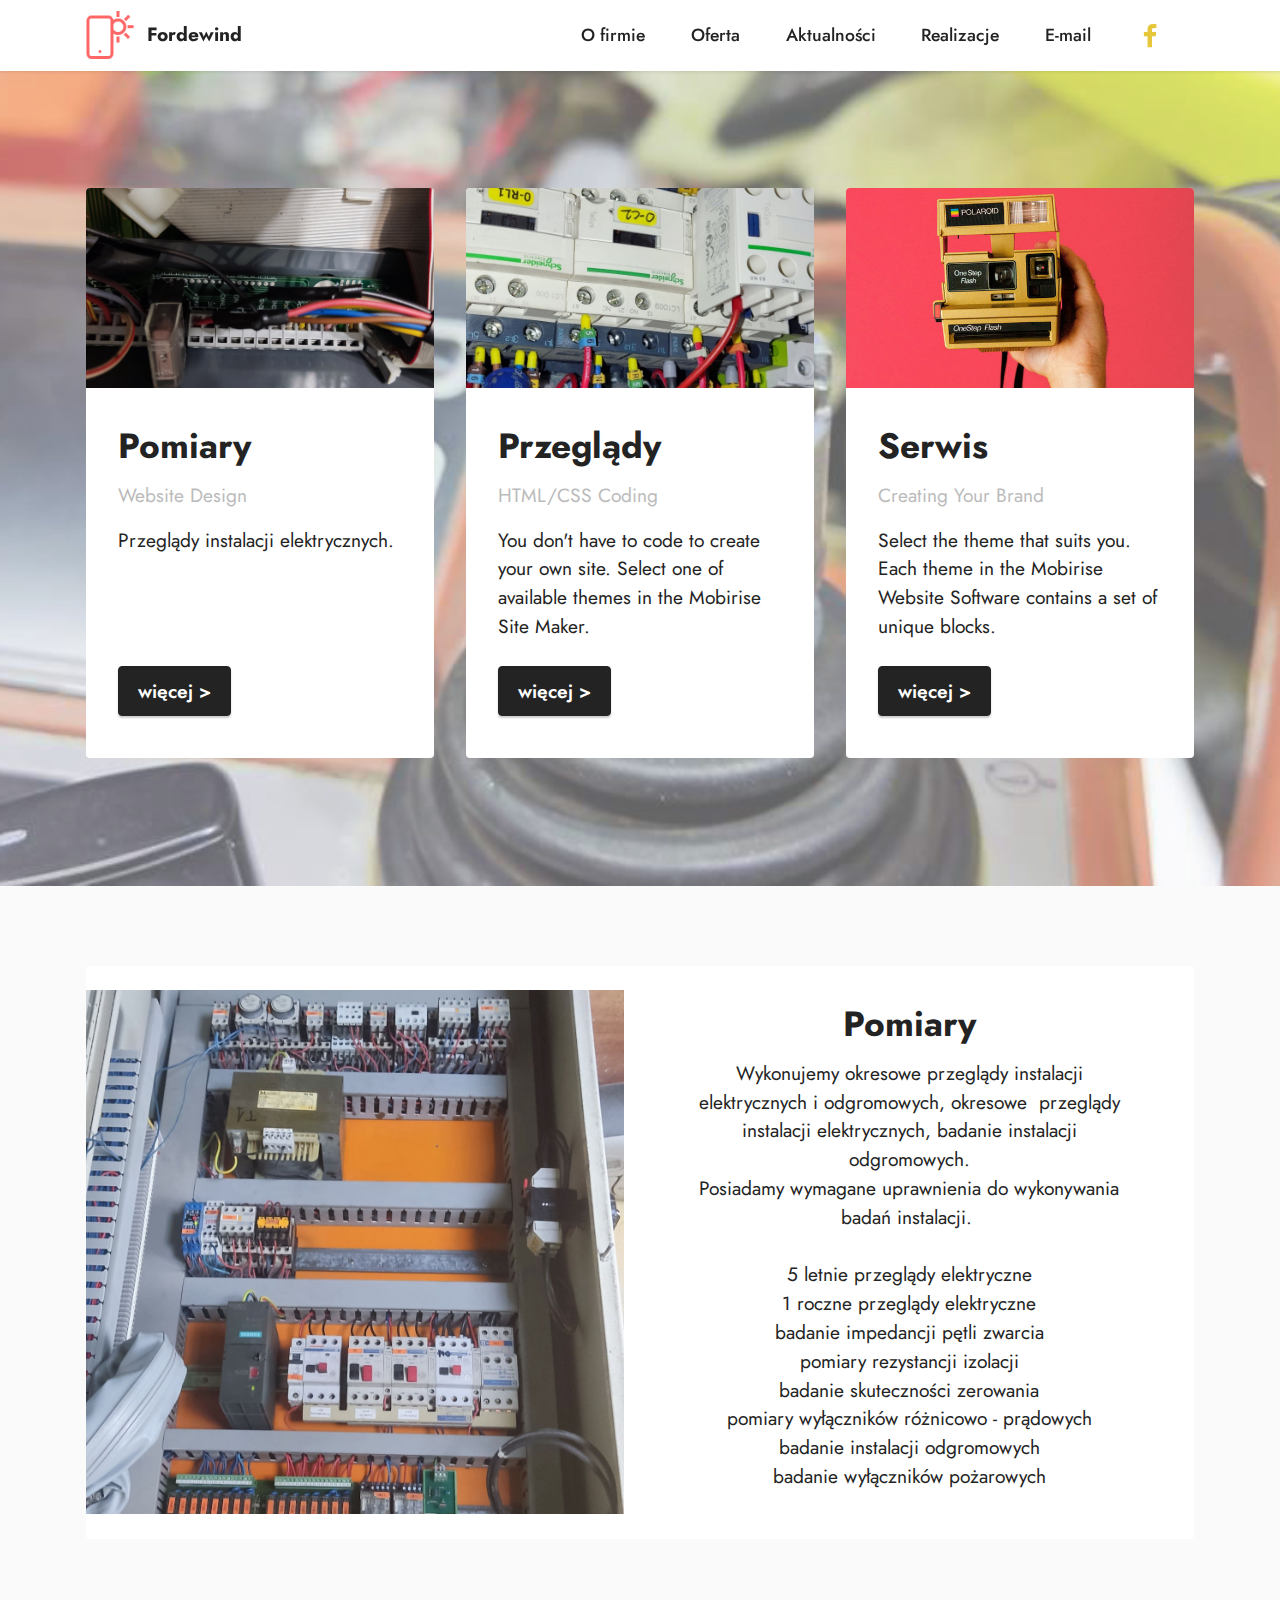
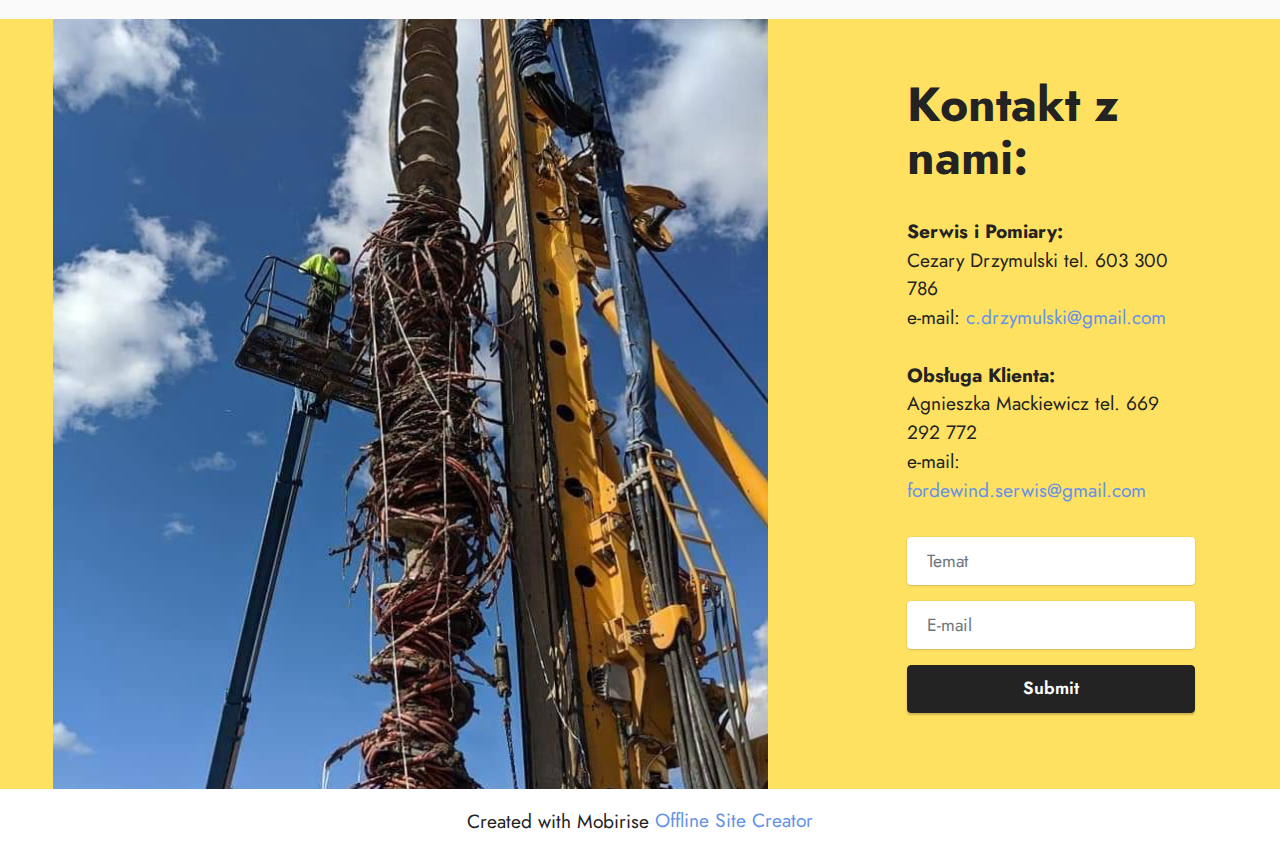
==== commit 72ffadd1: "Add files via upload" ====
--- a/index.html
+++ b/index.html
@@ -55,7 +55,7 @@
             <div class="collapse navbar-collapse" id="navbarSupportedContent">
                 <ul class="navbar-nav nav-dropdown nav-right" data-app-modern-menu="true"><li class="nav-item"><a class="nav-link link text-black display-4" href="https://mobiri.se">O firmie</a></li>
                     <li class="nav-item"><a class="nav-link link text-black display-4" href="https://mobiri.se">Oferta</a></li><li class="nav-item"><a class="nav-link link text-black display-4" href="https://mobiri.se">Aktualności</a></li><li class="nav-item"><a class="nav-link link text-black display-4" href="https://mobiri.se">Realizacje</a></li>
-                    <li class="nav-item"><a class="nav-link link text-black display-4" href="https://mobiri.se">Kontakt</a>
+                    <li class="nav-item"><a class="nav-link link text-black text-primary display-4" href="mailto:fordewind.serwis@gmail.com">E-mail<br></a>
                     </li></ul>
                 <div class="icons-menu">
                     <a class="iconfont-wrapper" href="https://mobiri.se" target="_blank">
@@ -80,14 +80,14 @@
             <div class="item features-image сol-12 col-md-6 col-lg-4">
                 <div class="item-wrapper">
                     <div class="item-img">
-                        <img src="assets/images/product2.jpg" alt="Mobirise Website Builder" title="">
+                        <img src="assets/images/1660216319601-816x1813.jpg" alt="Mobirise Website Builder" title="">
                     </div>
                     <div class="item-content">
                         <h5 class="item-title mbr-fonts-style display-5"><strong>Pomiary&nbsp;</strong></h5>
                         <h6 class="item-subtitle mbr-fonts-style mt-1 display-7">Website Design</h6>
                         <p class="mbr-text mbr-fonts-style mt-3 display-7">Przeglądy instalacji elektrycznych.</p>
                     </div>
-                    <div class="mbr-section-btn item-footer mt-2"><a href="" class="btn item-btn btn-black display-7" target="_blank">więcej &gt;</a></div>
+                    <div class="mbr-section-btn item-footer mt-2"><a href="index.html#features7-r" class="btn item-btn btn-black display-7" target="_blank">więcej &gt;</a></div>
                 </div>
             </div>
             <div class="item features-image сol-12 col-md-6 col-lg-4">
@@ -122,7 +122,79 @@
 
         </div>
     </div>
-</section><section class="display-7" style="padding: 0;align-items: center;justify-content: center;flex-wrap: wrap;    align-content: center;display: flex;position: relative;height: 4rem;"><a href="https://mobiri.se/2845524" style="flex: 1 1;height: 4rem;position: absolute;width: 100%;z-index: 1;"><img alt="" style="height: 4rem;" src="[data-uri]"></a><p style="margin: 0;text-align: center;" class="display-7">Created with Mobirise &#8204;</p><a style="z-index:1" href="https://mobirise.com/html-builder.html">HTML5 Site Maker</a></section><script src="assets/bootstrap/js/bootstrap.bundle.min.js"></script>  <script src="assets/smoothscroll/smooth-scroll.js"></script>  <script src="assets/ytplayer/index.js"></script>  <script src="assets/dropdown/js/navbar-dropdown.js"></script>  <script src="assets/theme/js/script.js"></script>  
+</section>
+
+<section data-bs-version="5.1" class="features6 cid-tfvMRZ6gfQ" id="features7-r">
+    <!---->
+    
+
+    
+    
+    <div class="container">
+        <div class="card-wrapper">
+            <div class="row align-items-center">
+                <div class="col-12 col-lg-6">
+                    <div class="image-wrapper">
+                        <img src="assets/images/1660215297104-1256x2791.jpeg" alt="Mobirise Website Builder">
+                    </div>
+                </div>
+                <div class="col-12 col-lg">
+                    <div class="text-box">
+                        <h5 class="mbr-title mbr-fonts-style display-5"><strong>Pomiary</strong></h5>
+                        <p class="mbr-text mbr-fonts-style display-7">Wykonujemy okresowe przeglądy instalacji elektrycznych i odgromowych, okresowe&nbsp; przeglądy instalacji elektrycznych, badanie instalacji odgromowych. <br>Posiadamy wymagane uprawnienia do wykonywania badań instalacji.&nbsp;<br><br>5 letnie przeglądy elektryczne<br>1 roczne przeglądy elektryczne<br>badanie impedancji pętli zwarcia<br>pomiary rezystancji izolacji<br>badanie skuteczności zerowania<br>pomiary wyłączników różnicowo - prądowych<br>badanie instalacji odgromowych<br>badanie wyłączników pożarowych<br></p>
+                        
+                        
+                    </div>
+                </div>
+            </div>
+        </div>
+    </div>
+</section>
+
+<section data-bs-version="5.1" class="form3 cid-tfvRrWb6Eh" id="form3-s">
+
+    
+
+    
+
+    <div class="container-fluid">
+        <div class="row justify-content-center">
+            <div class="col-lg-7 col-12">
+                <div class="image-wrapper">
+                    <img class="w-100" src="assets/images/1660216383659-720x960.jpeg" alt="">
+                </div>
+            </div>
+            <div class="col-lg-3 offset-lg-1 mbr-form" data-form-type="formoid">
+                <form action="https://mobirise.eu/" method="POST" class="mbr-form form-with-styler" data-form-title="Form Name"><input type="hidden" name="email" data-form-email="true" value="zsWa87zo1KMiyFIf6/dnXS3Xd/E+IygOIVGzkug/Hasq2N77pZv71DbtND7eWxOhtTatP4KgzgrtSCJA2rchHcXvELc/n4hm8MvxyQLvxnomE4yj05rBJKXWpvdDrpD4">
+                    <div class="row">
+                        <div hidden="hidden" data-form-alert="" class="alert alert-success col-12">Dziękujemy za wysłanie wiadomości.</div>
+                        <div hidden="hidden" data-form-alert-danger="" class="alert alert-danger col-12">
+                            Oops...! some problem!
+                        </div>
+                    </div>
+                    <div class="dragArea row">
+                        <div class="col-lg-12 col-md-12 col-sm-12">
+                            <h1 class="mbr-section-title mb-4 display-2"><strong>Kontakt z nami:</strong><strong><br></strong></h1>
+                        </div>
+                        <div class="col-lg-12 col-md-12 col-sm-12">
+                            <p class="mbr-text mbr-fonts-style mb-4 display-7"><strong>Serwis i Pomiary:</strong><br>Cezary Drzymulski tel. 603 300 786<br>e-mail: <a href="mailto:c.drzymulski@gmail.com" class="text-primary">c.drzymulski@gmail.com</a><br><strong><br>Obsługa Klienta:</strong><br>Agnieszka Mackiewicz tel. 669 292 772<br>e-mail: <a href="mailto:fordewind.serwis@gmail.com" class="text-primary">fordewind.serwis@gmail.com</a></p>
+                        </div>
+                        <div data-for="name" class="col-lg-12 col-md col-sm-12 form-group mb-3">
+                            <input type="text" name="name" placeholder="Temat" data-form-field="name" class="form-control" value="" id="name-form3-s">
+                        </div>
+                        <div class="col-lg-12 col-md col-sm-12 form-group mb-3" data-for="email">
+                            <input type="email" name="email" placeholder="E-mail" data-form-field="email" class="form-control" value="" id="email-form3-s">
+                        </div>
+                        <div class="col-md-auto col-12 mbr-section-btn">
+                            <button type="submit" class="btn btn-black display-4">Submit</button>
+                        </div>
+                    </div>
+                </form>
+            </div>
+            <div class="offset-lg-1"></div>
+        </div>
+    </div>
+</section><section class="display-7" style="padding: 0;align-items: center;justify-content: center;flex-wrap: wrap;    align-content: center;display: flex;position: relative;height: 4rem;"><a href="https://mobiri.se/2845524" style="flex: 1 1;height: 4rem;position: absolute;width: 100%;z-index: 1;"><img alt="" style="height: 4rem;" src="[data-uri]"></a><p style="margin: 0;text-align: center;" class="display-7">Created with Mobirise &#8204;</p><a style="z-index:1" href="https://mobirise.com/offline-website-builder.html">Offline Site Creator</a></section><script src="assets/bootstrap/js/bootstrap.bundle.min.js"></script>  <script src="assets/smoothscroll/smooth-scroll.js"></script>  <script src="assets/ytplayer/index.js"></script>  <script src="assets/dropdown/js/navbar-dropdown.js"></script>  <script src="assets/theme/js/script.js"></script>  <script src="assets/formoid/formoid.min.js"></script>  
   
   
 </body>
--- a/assets/mobirise/css/mbr-additional.css
+++ b/assets/mobirise/css/mbr-additional.css
@@ -1112,3 +1112,105 @@
   text-align: left;
   color: #bbbbbb;
 }
+.cid-tfvMRZ6gfQ {
+  padding-top: 5rem;
+  padding-bottom: 5rem;
+  background-color: #fafafa;
+}
+.cid-tfvMRZ6gfQ .mbr-fallback-image.disabled {
+  display: none;
+}
+.cid-tfvMRZ6gfQ .mbr-fallback-image {
+  display: block;
+  background-size: cover;
+  background-position: center center;
+  width: 100%;
+  height: 100%;
+  position: absolute;
+  top: 0;
+}
+.cid-tfvMRZ6gfQ .oldcost {
+  text-decoration: line-through;
+  color: #353535;
+}
+.cid-tfvMRZ6gfQ .currentcost {
+  color: #232323;
+}
+.cid-tfvMRZ6gfQ .card-wrapper {
+  border-radius: 4px;
+  background: #ffffff;
+}
+@media (min-width: 992px) {
+  .cid-tfvMRZ6gfQ .text-box {
+    padding: 2rem;
+    padding-right: 4rem;
+  }
+}
+@media (max-width: 991px) {
+  .cid-tfvMRZ6gfQ .text-box {
+    padding: 2rem;
+  }
+}
+@media (max-width: 767px) {
+  .cid-tfvMRZ6gfQ .text-box {
+    padding: 1rem;
+  }
+}
+.cid-tfvMRZ6gfQ .image-wrapper img {
+  width: 100%;
+  object-fit: cover;
+}
+.cid-tfvMRZ6gfQ H5 {
+  text-align: center;
+}
+.cid-tfvMRZ6gfQ .mbr-text,
+.cid-tfvMRZ6gfQ .cost,
+.cid-tfvMRZ6gfQ .mbr-section-btn {
+  text-align: center;
+}
+.cid-tfvRrWb6Eh {
+  padding-top: 0rem;
+  padding-bottom: 0rem;
+  background-color: #ffe161;
+}
+@media (min-width: 991px) {
+  .cid-tfvRrWb6Eh .container-fluid {
+    padding-left: 0;
+  }
+}
+.cid-tfvRrWb6Eh .mbr-text,
+.cid-tfvRrWb6Eh .mbr-section-btn {
+  color: #232323;
+}
+@media (max-width: 991px) {
+  .cid-tfvRrWb6Eh .mbr-text,
+  .cid-tfvRrWb6Eh .mbr-section-btn {
+    text-align: center;
+  }
+}
+@media (max-width: 991px) {
+  .cid-tfvRrWb6Eh .mbr-text,
+  .cid-tfvRrWb6Eh .mbr-section-title {
+    text-align: center;
+  }
+}
+.cid-tfvRrWb6Eh a.btn {
+  height: 100%;
+  margin: 0;
+}
+.cid-tfvRrWb6Eh .mbr-section-btn {
+  display: flex;
+  margin-bottom: 1rem;
+  width: 100%;
+}
+.cid-tfvRrWb6Eh .mbr-section-btn .btn {
+  width: 100%;
+}
+@media (max-width: 991px) {
+  .cid-tfvRrWb6Eh .image-wrapper {
+    margin-bottom: 2rem;
+  }
+}
+.cid-tfvRrWb6Eh .justify-content-center {
+  align-items: center;
+}
--- a/assets/mobirise/css/mbr-additional.css
+++ b/assets/mobirise/css/mbr-additional.css
@@ -1112,3 +1112,105 @@
   text-align: left;
   color: #bbbbbb;
 }
+.cid-tfvMRZ6gfQ {
+  padding-top: 5rem;
+  padding-bottom: 5rem;
+  background-color: #fafafa;
+}
+.cid-tfvMRZ6gfQ .mbr-fallback-image.disabled {
+  display: none;
+}
+.cid-tfvMRZ6gfQ .mbr-fallback-image {
+  display: block;
+  background-size: cover;
+  background-position: center center;
+  width: 100%;
+  height: 100%;
+  position: absolute;
+  top: 0;
+}
+.cid-tfvMRZ6gfQ .oldcost {
+  text-decoration: line-through;
+  color: #353535;
+}
+.cid-tfvMRZ6gfQ .currentcost {
+  color: #232323;
+}
+.cid-tfvMRZ6gfQ .card-wrapper {
+  border-radius: 4px;
+  background: #ffffff;
+}
+@media (min-width: 992px) {
+  .cid-tfvMRZ6gfQ .text-box {
+    padding: 2rem;
+    padding-right: 4rem;
+  }
+}
+@media (max-width: 991px) {
+  .cid-tfvMRZ6gfQ .text-box {
+    padding: 2rem;
+  }
+}
+@media (max-width: 767px) {
+  .cid-tfvMRZ6gfQ .text-box {
+    padding: 1rem;
+  }
+}
+.cid-tfvMRZ6gfQ .image-wrapper img {
+  width: 100%;
+  object-fit: cover;
+}
+.cid-tfvMRZ6gfQ H5 {
+  text-align: center;
+}
+.cid-tfvMRZ6gfQ .mbr-text,
+.cid-tfvMRZ6gfQ .cost,
+.cid-tfvMRZ6gfQ .mbr-section-btn {
+  text-align: center;
+}
+.cid-tfvRrWb6Eh {
+  padding-top: 0rem;
+  padding-bottom: 0rem;
+  background-color: #ffe161;
+}
+@media (min-width: 991px) {
+  .cid-tfvRrWb6Eh .container-fluid {
+    padding-left: 0;
+  }
+}
+.cid-tfvRrWb6Eh .mbr-text,
+.cid-tfvRrWb6Eh .mbr-section-btn {
+  color: #232323;
+}
+@media (max-width: 991px) {
+  .cid-tfvRrWb6Eh .mbr-text,
+  .cid-tfvRrWb6Eh .mbr-section-btn {
+    text-align: center;
+  }
+}
+@media (max-width: 991px) {
+  .cid-tfvRrWb6Eh .mbr-text,
+  .cid-tfvRrWb6Eh .mbr-section-title {
+    text-align: center;
+  }
+}
+.cid-tfvRrWb6Eh a.btn {
+  height: 100%;
+  margin: 0;
+}
+.cid-tfvRrWb6Eh .mbr-section-btn {
+  display: flex;
+  margin-bottom: 1rem;
+  width: 100%;
+}
+.cid-tfvRrWb6Eh .mbr-section-btn .btn {
+  width: 100%;
+}
+@media (max-width: 991px) {
+  .cid-tfvRrWb6Eh .image-wrapper {
+    margin-bottom: 2rem;
+  }
+}
+.cid-tfvRrWb6Eh .justify-content-center {
+  align-items: center;
+}
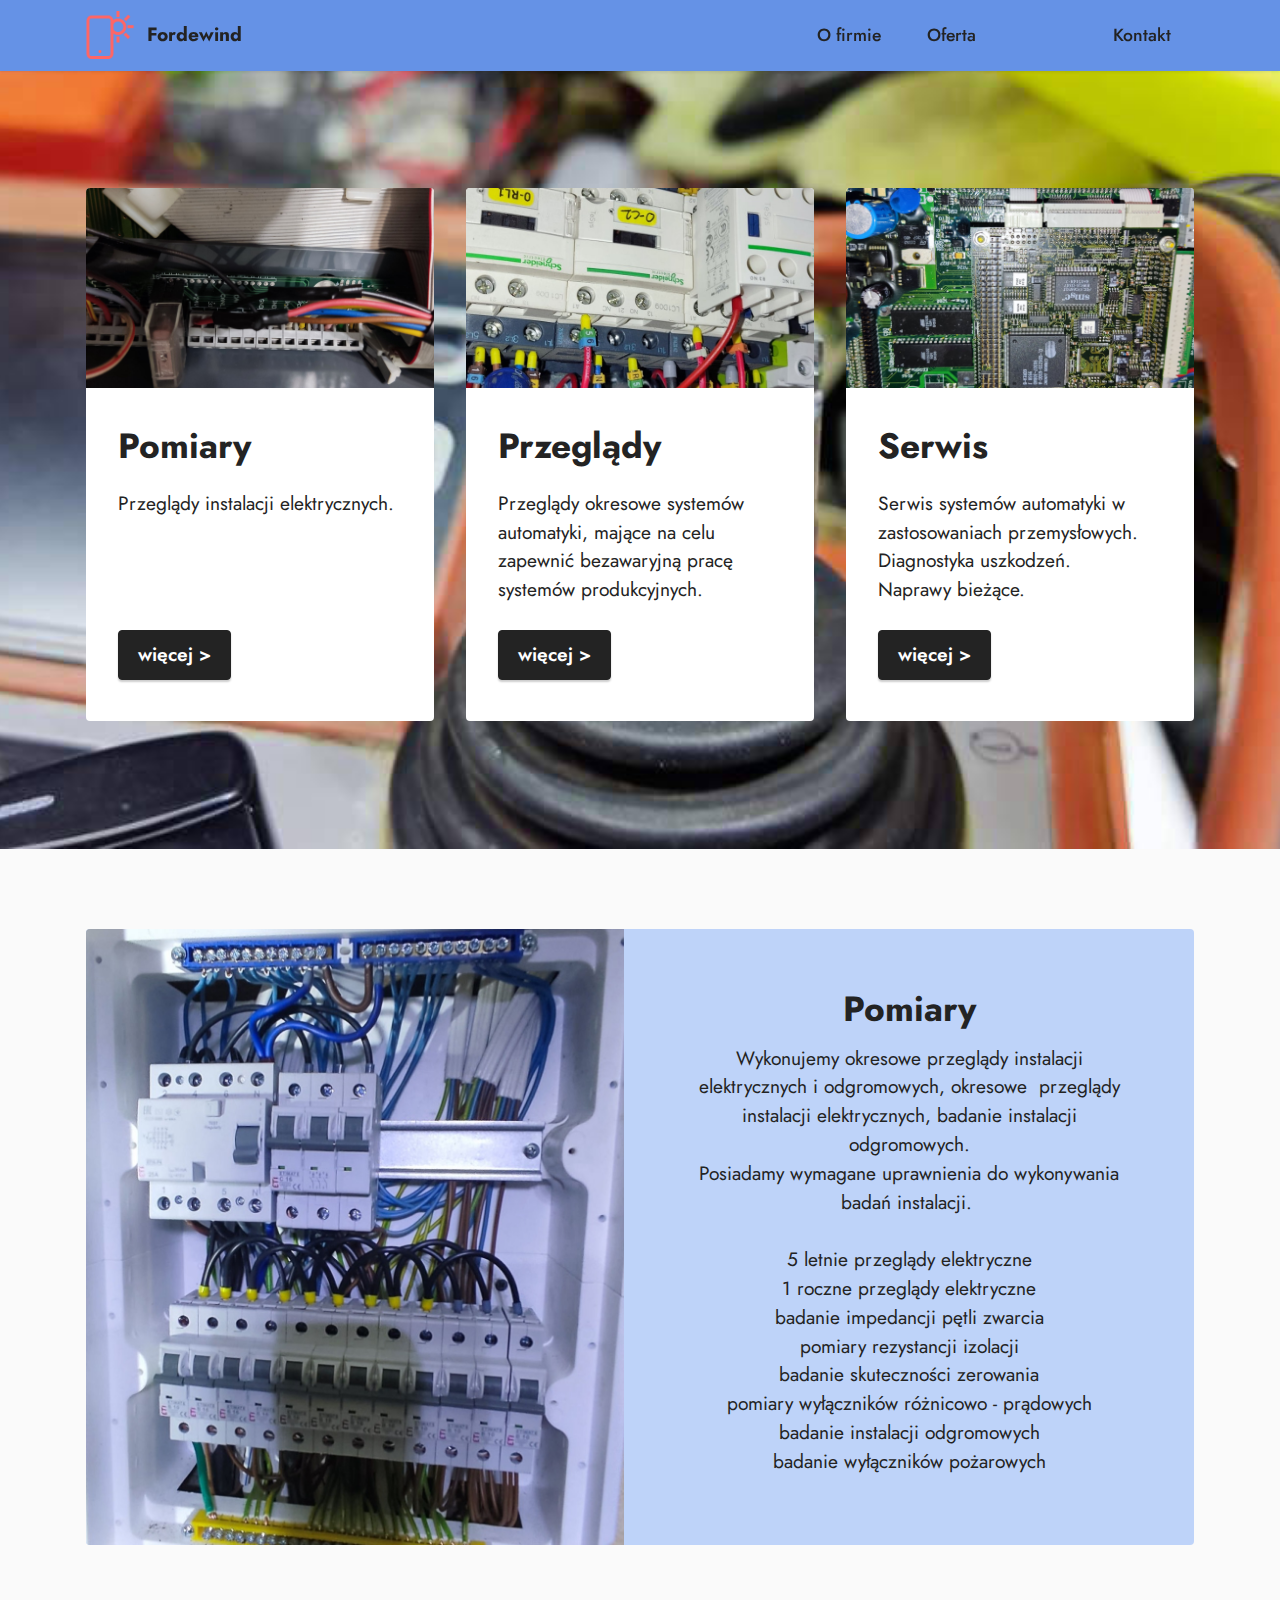
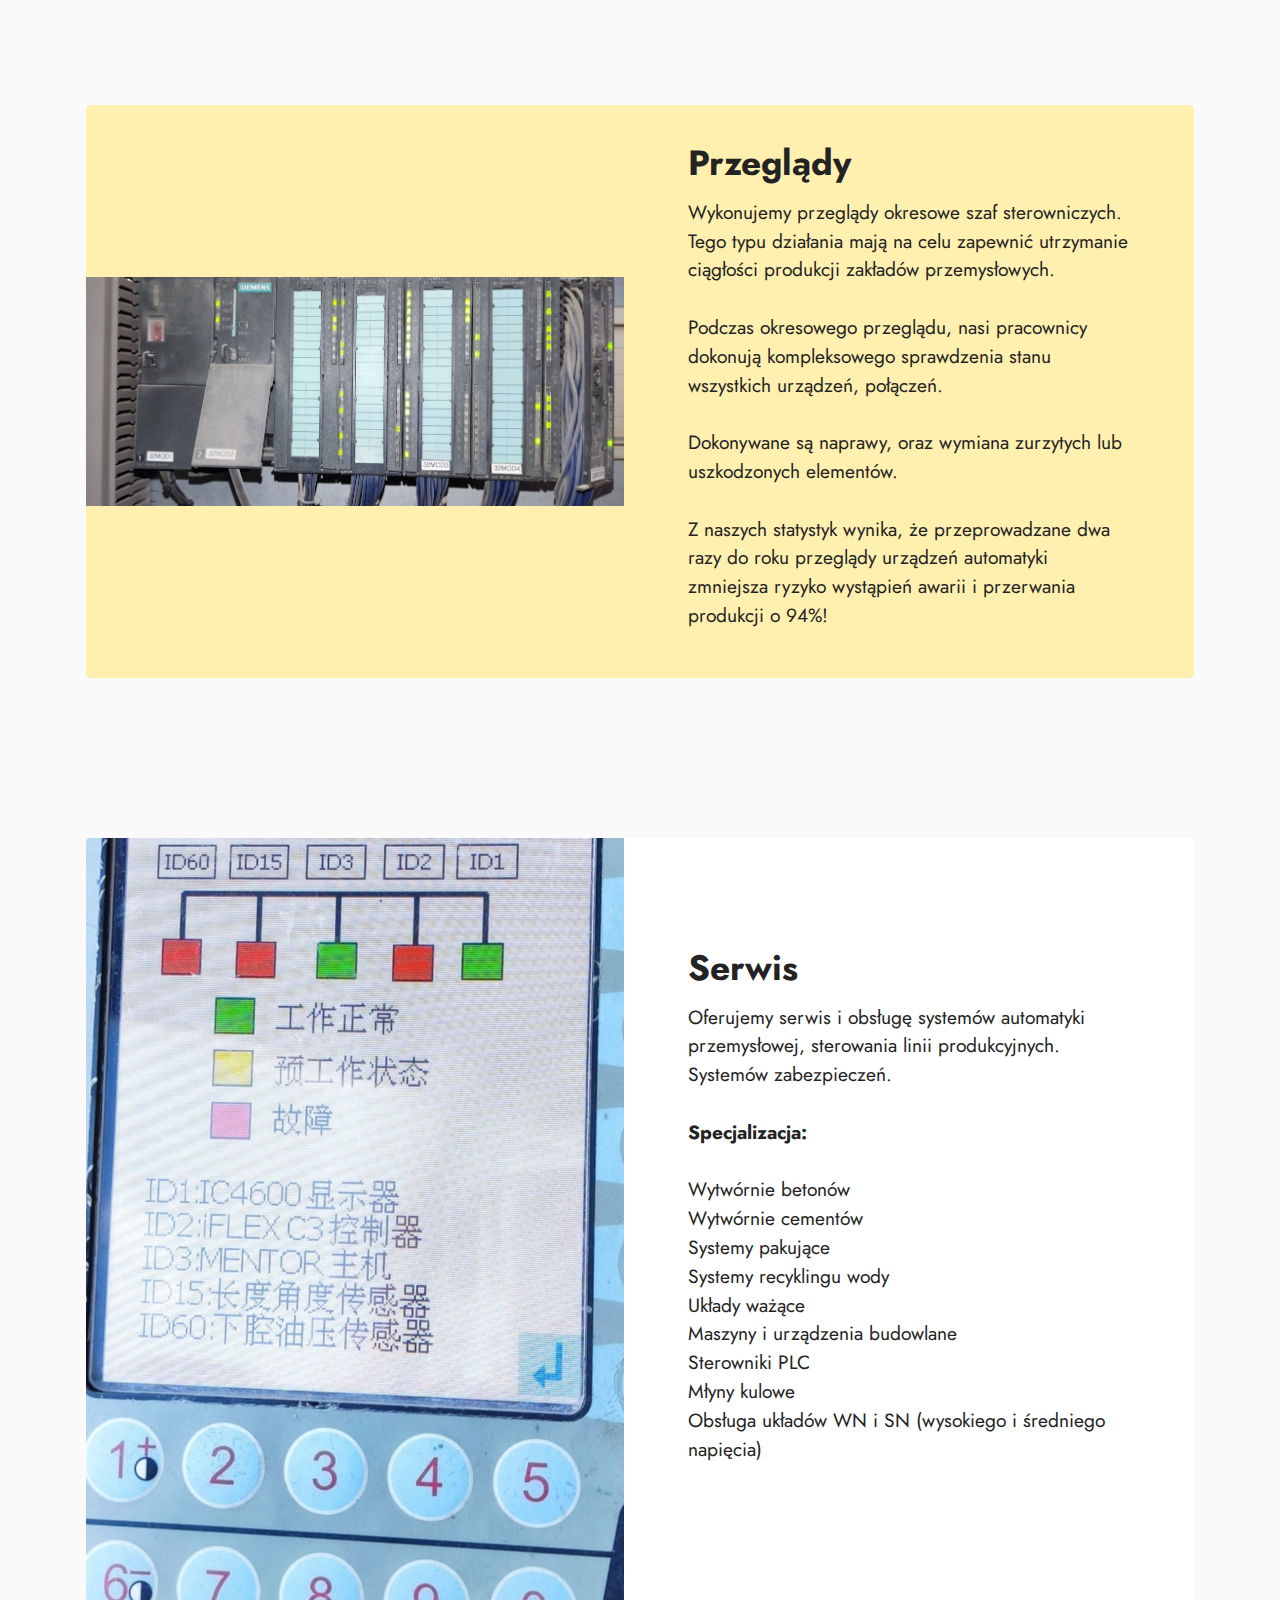
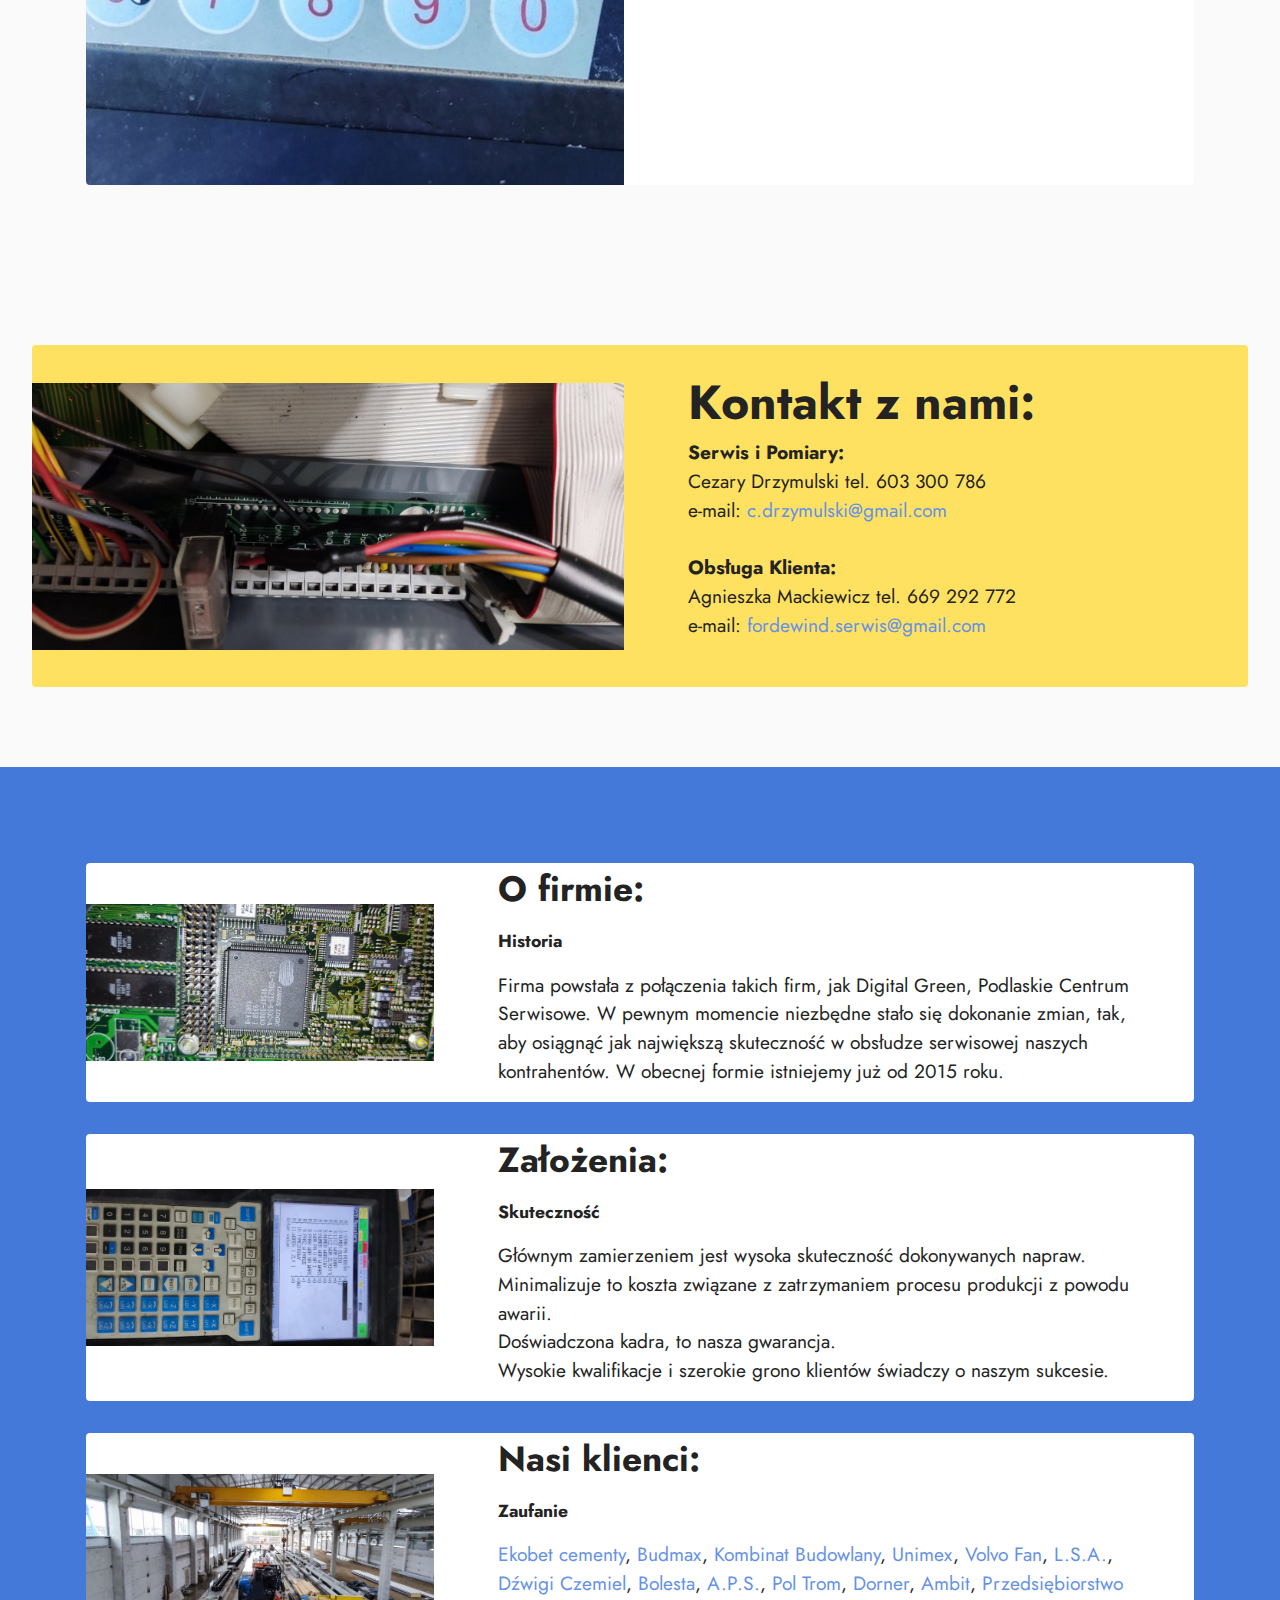
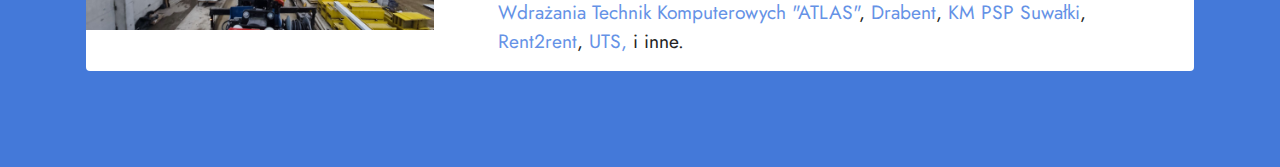
==== commit 29086918: "Add files via upload" ====
--- a/index.html
+++ b/index.html
@@ -54,18 +54,11 @@
             </button>
             <div class="collapse navbar-collapse" id="navbarSupportedContent">
                 <ul class="navbar-nav nav-dropdown nav-right" data-app-modern-menu="true"><li class="nav-item"><a class="nav-link link text-black display-4" href="https://mobiri.se">O firmie</a></li>
-                    <li class="nav-item"><a class="nav-link link text-black display-4" href="https://mobiri.se">Oferta</a></li><li class="nav-item"><a class="nav-link link text-black display-4" href="https://mobiri.se">Aktualności</a></li><li class="nav-item"><a class="nav-link link text-black display-4" href="https://mobiri.se">Realizacje</a></li>
-                    <li class="nav-item"><a class="nav-link link text-black text-primary display-4" href="mailto:fordewind.serwis@gmail.com">E-mail<br></a>
+                    <li class="nav-item"><a class="nav-link link text-black text-primary display-4" href="index.html#features4-q">Oferta</a></li><li class="nav-item"><a class="nav-link link text-black display-4" href="https://mobiri.se"></a></li><li class="nav-item"><a class="nav-link link text-black display-4" href="https://mobiri.se"></a></li>
+                    <li class="nav-item"><a class="nav-link link text-black text-primary display-4" href="index.html#features7-v">Kontakt</a>
                     </li></ul>
-                <div class="icons-menu">
-                    <a class="iconfont-wrapper" href="https://mobiri.se" target="_blank">
-                        <span class="p-2 mbr-iconfont socicon-facebook socicon"></span>
-                    </a>
-                    
-                    
-                    
-                </div>
                 
+                
             </div>
         </div>
     </nav>
@@ -73,7 +66,7 @@
 
 <section data-bs-version="5.1" class="features4 cid-teh2LjMeFm" id="features4-q">
     
-    <div class="mbr-overlay"></div>
+    
     <div class="container">
         
         <div class="row mt-4">
@@ -84,7 +77,7 @@
                     </div>
                     <div class="item-content">
                         <h5 class="item-title mbr-fonts-style display-5"><strong>Pomiary&nbsp;</strong></h5>
-                        <h6 class="item-subtitle mbr-fonts-style mt-1 display-7">Website Design</h6>
+                        <h6 class="item-subtitle mbr-fonts-style mt-1 display-7"></h6>
                         <p class="mbr-text mbr-fonts-style mt-3 display-7">Przeglądy instalacji elektrycznych.</p>
                     </div>
                     <div class="mbr-section-btn item-footer mt-2"><a href="index.html#features7-r" class="btn item-btn btn-black display-7" target="_blank">więcej &gt;</a></div>
@@ -97,26 +90,23 @@
                     </div>
                     <div class="item-content">
                         <h5 class="item-title mbr-fonts-style display-5"><strong>Przeglądy</strong></h5>
-                        <h6 class="item-subtitle mbr-fonts-style mt-1 display-7">
-                            HTML/CSS Coding</h6>
-                        <p class="mbr-text mbr-fonts-style mt-3 display-7">You don't have to code to create your own
-                            site. Select one of available themes in the Mobirise Site Maker.</p>
-                    </div>
-                    <div class="mbr-section-btn item-footer mt-2"><a href="" class="btn item-btn btn-black display-7" target="_blank">więcej &gt;</a></div>
+                        <h6 class="item-subtitle mbr-fonts-style mt-1 display-7"></h6>
+                        <p class="mbr-text mbr-fonts-style mt-3 display-7">Przeglądy okresowe systemów automatyki, mające na celu zapewnić bezawaryjną pracę systemów produkcyjnych.</p>
+                    </div>
+                    <div class="mbr-section-btn item-footer mt-2"><a href="index.html#features7-t" class="btn item-btn btn-black display-7" target="_blank">więcej &gt;</a></div>
                 </div>
             </div>
             <div class="item features-image сol-12 col-md-6 col-lg-4">
                 <div class="item-wrapper">
                     <div class="item-img">
-                        <img src="assets/images/product1.jpg" alt="Mobirise Website Builder" title="">
+                        <img src="assets/images/1660216319577-816x1813.jpg" alt="Mobirise Website Builder" title="">
                     </div>
                     <div class="item-content">
                         <h5 class="item-title mbr-fonts-style display-5"><strong>Serwis</strong></h5>
-                        <h6 class="item-subtitle mbr-fonts-style mt-1 display-7">Creating Your Brand</h6>
-                        <p class="mbr-text mbr-fonts-style mt-3 display-7">Select the theme that suits you. Each theme
-                            in the Mobirise Website Software contains a set of unique blocks.<br></p>
-                    </div>
-                    <div class="mbr-section-btn item-footer mt-2"><a href="" class="btn item-btn btn-black display-7" target="_blank">więcej &gt;</a></div>
+                        <h6 class="item-subtitle mbr-fonts-style mt-1 display-7"></h6>
+                        <p class="mbr-text mbr-fonts-style mt-3 display-7">Serwis systemów automatyki w zastosowaniach przemysłowych.<br>Diagnostyka uszkodzeń.<br>Naprawy bieżące.</p>
+                    </div>
+                    <div class="mbr-section-btn item-footer mt-2"><a href="index.html#features7-u" class="btn item-btn btn-black display-7" target="_blank">więcej &gt;</a></div>
                 </div>
             </div>
 
@@ -135,7 +125,7 @@
             <div class="row align-items-center">
                 <div class="col-12 col-lg-6">
                     <div class="image-wrapper">
-                        <img src="assets/images/1660215297104-1256x2791.jpeg" alt="Mobirise Website Builder">
+                        <img src="assets/images/1660215363920-1-1256x2793.jpeg" alt="">
                     </div>
                 </div>
                 <div class="col-12 col-lg">
@@ -151,50 +141,157 @@
     </div>
 </section>
 
-<section data-bs-version="5.1" class="form3 cid-tfvRrWb6Eh" id="form3-s">
-
-    
-
-    
-
+<section data-bs-version="5.1" class="features6 cid-tfw10CI7j3" id="features7-t">
+    <!---->
+    
+
+    
+    
+    <div class="container">
+        <div class="card-wrapper">
+            <div class="row align-items-center">
+                <div class="col-12 col-lg-6">
+                    <div class="image-wrapper">
+                        <img src="assets/images/1660216233185-1256x565.jpeg" alt="">
+                    </div>
+                </div>
+                <div class="col-12 col-lg">
+                    <div class="text-box">
+                        <h5 class="mbr-title mbr-fonts-style display-5"><strong>Przeglądy</strong></h5>
+                        <p class="mbr-text mbr-fonts-style display-7">Wykonujemy przeglądy okresowe szaf sterowniczych.&nbsp;<br>Tego typu działania mają na celu zapewnić utrzymanie ciągłości produkcji zakładów przemysłowych.<br><br>Podczas okresowego przeglądu, nasi pracownicy dokonują kompleksowego sprawdzenia stanu wszystkich urządzeń, połączeń.&nbsp;<br><br>Dokonywane są naprawy, oraz wymiana zurzytych lub uszkodzonych elementów.<br><br>Z naszych statystyk wynika, że przeprowadzane dwa razy do roku przeglądy urządzeń automatyki zmniejsza ryzyko wystąpień awarii i przerwania produkcji o 94%!</p>
+                        
+                        
+                    </div>
+                </div>
+            </div>
+        </div>
+    </div>
+</section>
+
+<section data-bs-version="5.1" class="features6 cid-tfw11HwTFU" id="features7-u">
+    <!---->
+    
+
+    
+    
+    <div class="container">
+        <div class="card-wrapper">
+            <div class="row align-items-center">
+                <div class="col-12 col-lg-6">
+                    <div class="image-wrapper">
+                        <img src="assets/images/1660216144758-1-1256x2791.jpeg" alt="Mobirise Website Builder">
+                    </div>
+                </div>
+                <div class="col-12 col-lg">
+                    <div class="text-box">
+                        <h5 class="mbr-title mbr-fonts-style display-5">
+                            <strong>Serwis</strong></h5>
+                        <p class="mbr-text mbr-fonts-style display-7">Oferujemy serwis i obsługę systemów automatyki przemysłowej, sterowania linii produkcyjnych.<br>Systemów zabezpieczeń.<br><br><strong>Specjalizacja:</strong><br><br>Wytwórnie betonów<br>Wytwórnie cementów<br>Systemy pakujące<br>Systemy recyklingu wody<br>Układy ważące<br>Maszyny i urządzenia budowlane<br>Sterowniki PLC<br>Młyny kulowe<br>Obsługa układów WN i SN (wysokiego i średniego napięcia)<br><br><br><br><br><br><br><br></p>
+                        
+                        
+                    </div>
+                </div>
+            </div>
+        </div>
+    </div>
+</section>
+
+<section data-bs-version="5.1" class="features6 cid-tfwj05rft1" id="features7-v">
+    <!---->
+    
+
+    
+    
     <div class="container-fluid">
-        <div class="row justify-content-center">
-            <div class="col-lg-7 col-12">
-                <div class="image-wrapper">
-                    <img class="w-100" src="assets/images/1660216383659-720x960.jpeg" alt="">
-                </div>
-            </div>
-            <div class="col-lg-3 offset-lg-1 mbr-form" data-form-type="formoid">
-                <form action="https://mobirise.eu/" method="POST" class="mbr-form form-with-styler" data-form-title="Form Name"><input type="hidden" name="email" data-form-email="true" value="zsWa87zo1KMiyFIf6/dnXS3Xd/E+IygOIVGzkug/Hasq2N77pZv71DbtND7eWxOhtTatP4KgzgrtSCJA2rchHcXvELc/n4hm8MvxyQLvxnomE4yj05rBJKXWpvdDrpD4">
-                    <div class="row">
-                        <div hidden="hidden" data-form-alert="" class="alert alert-success col-12">Dziękujemy za wysłanie wiadomości.</div>
-                        <div hidden="hidden" data-form-alert-danger="" class="alert alert-danger col-12">
-                            Oops...! some problem!
-                        </div>
-                    </div>
-                    <div class="dragArea row">
-                        <div class="col-lg-12 col-md-12 col-sm-12">
-                            <h1 class="mbr-section-title mb-4 display-2"><strong>Kontakt z nami:</strong><strong><br></strong></h1>
-                        </div>
-                        <div class="col-lg-12 col-md-12 col-sm-12">
-                            <p class="mbr-text mbr-fonts-style mb-4 display-7"><strong>Serwis i Pomiary:</strong><br>Cezary Drzymulski tel. 603 300 786<br>e-mail: <a href="mailto:c.drzymulski@gmail.com" class="text-primary">c.drzymulski@gmail.com</a><br><strong><br>Obsługa Klienta:</strong><br>Agnieszka Mackiewicz tel. 669 292 772<br>e-mail: <a href="mailto:fordewind.serwis@gmail.com" class="text-primary">fordewind.serwis@gmail.com</a></p>
-                        </div>
-                        <div data-for="name" class="col-lg-12 col-md col-sm-12 form-group mb-3">
-                            <input type="text" name="name" placeholder="Temat" data-form-field="name" class="form-control" value="" id="name-form3-s">
-                        </div>
-                        <div class="col-lg-12 col-md col-sm-12 form-group mb-3" data-for="email">
-                            <input type="email" name="email" placeholder="E-mail" data-form-field="email" class="form-control" value="" id="email-form3-s">
-                        </div>
-                        <div class="col-md-auto col-12 mbr-section-btn">
-                            <button type="submit" class="btn btn-black display-4">Submit</button>
-                        </div>
-                    </div>
-                </form>
-            </div>
-            <div class="offset-lg-1"></div>
-        </div>
-    </div>
-</section><section class="display-7" style="padding: 0;align-items: center;justify-content: center;flex-wrap: wrap;    align-content: center;display: flex;position: relative;height: 4rem;"><a href="https://mobiri.se/2845524" style="flex: 1 1;height: 4rem;position: absolute;width: 100%;z-index: 1;"><img alt="" style="height: 4rem;" src="[data-uri]"></a><p style="margin: 0;text-align: center;" class="display-7">Created with Mobirise &#8204;</p><a style="z-index:1" href="https://mobirise.com/offline-website-builder.html">Offline Site Creator</a></section><script src="assets/bootstrap/js/bootstrap.bundle.min.js"></script>  <script src="assets/smoothscroll/smooth-scroll.js"></script>  <script src="assets/ytplayer/index.js"></script>  <script src="assets/dropdown/js/navbar-dropdown.js"></script>  <script src="assets/theme/js/script.js"></script>  <script src="assets/formoid/formoid.min.js"></script>  
+        <div class="card-wrapper">
+            <div class="row align-items-center">
+                <div class="col-12 col-lg-6">
+                    <div class="image-wrapper">
+                        <img src="assets/images/1660216319601-1256x2791.jpg" alt="">
+                    </div>
+                </div>
+                <div class="col-12 col-lg">
+                    <div class="text-box">
+                        <h5 class="mbr-title mbr-fonts-style display-2"><strong>Kontakt z nami:</strong></h5>
+                        <p class="mbr-text mbr-fonts-style display-7"><strong>Serwis i Pomiary:</strong><br>Cezary Drzymulski tel. 603 300 786<br>e-mail: <a href="mailto:c.drzymulski@gmail.com" class="text-primary">c.drzymulski@gmail.com</a><br><br><strong>Obsługa Klienta:</strong><br>Agnieszka Mackiewicz tel. 669 292 772<br>e-mail: <a href="mailto:fordewind.serwis@gmail.com" class="text-primary">fordewind.serwis@gmail.com</a></p>
+                        
+                        
+                    </div>
+                </div>
+            </div>
+        </div>
+    </div>
+</section>
+
+<section data-bs-version="5.1" class="team2 cid-tfwkarGwEy" xmlns="http://www.w3.org/1999/html" id="team2-w">
+    
+
+    
+    
+    <div class="container">
+        <div class="card">
+            <div class="card-wrapper">
+                <div class="row align-items-center">
+                    <div class="col-12 col-md-4">
+                        <div class="image-wrapper">
+                            <img src="assets/images/1660216319561-816x1813.jpg" alt="">
+                        </div>
+                    </div>
+                    <div class="col-12 col-md">
+                        <div class="card-box">
+                            <h5 class="card-title mbr-fonts-style m-0 mb-3 display-5"><strong>O firmie:</strong><strong><br></strong></h5>
+                            <h6 class="card-subtitle mbr-fonts-style mb-3 display-4"><strong>Historia</strong></h6>
+                            <p class="mbr-text mbr-fonts-style display-7">
+                                Firma powstała z połączenia takich firm, jak Digital Green, Podlaskie Centrum Serwisowe. W pewnym momencie niezbędne stało się dokonanie zmian, tak, aby osiągnąć jak największą skuteczność w obsłudze serwisowej naszych kontrahentów. W obecnej formie istniejemy już od 2015 roku.</p>
+                            
+                        </div>
+                    </div>
+                </div>
+            </div>
+        </div>
+        <div class="card">
+            <div class="card-wrapper">
+                <div class="row align-items-center">
+                    <div class="col-12 col-md-4">
+                        <div class="image-wrapper">
+                            <img src="assets/images/1660216171182-816x1813.jpg" alt="">
+                        </div>
+                    </div>
+                    <div class="col-12 col-md">
+                        <div class="card-box">
+                            <h5 class="card-title mbr-fonts-style m-0 mb-3 display-5">
+                                <strong>Założenia:</strong></h5>
+                            <h6 class="card-subtitle mbr-fonts-style mb-3 display-4"><strong>Skuteczność</strong></h6>
+                            <p class="mbr-text mbr-fonts-style display-7">
+                                Głównym zamierzeniem jest wysoka skuteczność dokonywanych napraw. Minimalizuje to koszta związane z zatrzymaniem procesu produkcji z powodu awarii.<br>Doświadczona kadra, to nasza gwarancja.<br>Wysokie kwalifikacje i szerokie grono klientów świadczy o naszym sukcesie.&nbsp;</p>
+                            
+                        </div>
+                    </div>
+                </div>
+            </div>
+        </div>
+        <div class="card">
+            <div class="card-wrapper">
+                <div class="row align-items-center">
+                    <div class="col-12 col-md-4">
+                        <div class="image-wrapper">
+                            <img src="assets/images/1660215211711-816x367.jpg" alt="Mobirise Website Builder">
+                        </div>
+                    </div>
+                    <div class="col-12 col-md">
+                        <div class="card-box">
+                            <h5 class="card-title mbr-fonts-style m-0 mb-3 display-5">
+                                <strong>Nasi klienci:</strong></h5>
+                            <h6 class="card-subtitle mbr-fonts-style mb-3 display-4"><strong>Zaufanie</strong></h6>
+                            <p class="mbr-text mbr-fonts-style display-7"><a href="https://www.ekobet.waw.pl/" class="text-primary" target="_blank">Ekobet cementy</a>, <a href="http://budmaxbeton.pl/" class="text-primary" target="_blank">Budmax</a>, <a href="https://www.kombinatbud.com.pl/" class="text-primary" target="_blank">Kombinat Budowlany</a>, <a href="https://unimex.net.pl/" class="text-primary" target="_blank">Unimex</a>, <a href="https://www.volvofan.pl/" class="text-primary" target="_blank">Volvo Fan</a>, <a href="http://www.lsa.biz.pl/" class="text-primary" target="_blank">L.S.A.</a>, <a href="https://dzwigiczemiel.pl/" class="text-primary" target="_blank">Dźwigi Czemiel</a>, <a href="http://www.bolesta.pl/" class="text-primary" target="_blank">Bolesta</a>, <a href="http://www.aps.pl/pl/" class="text-primary" target="_blank">A.P.S.</a>, <a href="http://www.poltrom.pl/" class="text-primary" target="_blank">Pol Trom</a>, <a href="https://www.dorner.at/de" class="text-primary" target="_blank">Dorner</a>, <a href="https://ambit.pl/" class="text-primary" target="_blank">Ambit</a>,&nbsp;<a href="https://www.atlasnet.pl/" class="text-primary" target="_blank">Przedsiębiorstwo Wdrażania Technik Komputerowych "ATLAS"</a>, <a href="http://drabent.pl/" class="text-primary" target="_blank">Drabent</a>, <a href="https://www.gov.pl/web/kmpsp-suwalki" class="text-primary" target="_blank">KM PSP Suwałki</a>, <a href="http://www.rent2rent.pl/" class="text-primary" target="_blank">Rent2rent</a>, <a href="https://uts.com.pl/" class="text-primary" target="_blank">UTS,</a> i inne.</p>
+                            
+                        </div>
+                    </div>
+                </div>
+            </div>
+        </div>
+    </div>
+
   
   
 </body>
--- a/assets/mobirise/css/mbr-additional.css
+++ b/assets/mobirise/css/mbr-additional.css
@@ -760,7 +760,7 @@
 }
 .cid-tegZSu2zWh .dropdown-menu,
 .cid-tegZSu2zWh .navbar.opened {
-  background: #ffffff !important;
+  background: #6592e6 !important;
 }
 .cid-tegZSu2zWh .nav-item:focus,
 .cid-tegZSu2zWh .nav-link:focus {
@@ -795,7 +795,7 @@
   transition: all 0.3s;
   border-bottom: 1px solid transparent;
   box-shadow: 0 1px 3px 0 rgba(0, 0, 0, 0.1);
-  background: #ffffff;
+  background: #6592e6;
 }
 .cid-tegZSu2zWh .navbar.opened {
   transition: all 0.3s;
@@ -945,7 +945,7 @@
   padding: 0.667em 1.667em;
 }
 .cid-tegZSu2zWh .navbar.navbar-expand-lg .dropdown .dropdown-menu {
-  background: #ffffff;
+  background: #6592e6;
 }
 .cid-tegZSu2zWh .navbar.navbar-expand-lg .dropdown .dropdown-menu .dropdown-submenu {
   margin: 0;
@@ -1052,10 +1052,6 @@
   padding-bottom: 6rem;
   background-image: url("../../../assets/images/1660214854983-1024x460.jpg");
 }
-.cid-teh2LjMeFm .mbr-overlay {
-  background: #fafafa;
-  opacity: 0.4;
-}
 .cid-teh2LjMeFm img,
 .cid-teh2LjMeFm .item-img {
   width: 100%;
@@ -1138,7 +1134,7 @@
 }
 .cid-tfvMRZ6gfQ .card-wrapper {
   border-radius: 4px;
-  background: #ffffff;
+  background: #bed3f9;
 }
 @media (min-width: 992px) {
   .cid-tfvMRZ6gfQ .text-box {
@@ -1168,49 +1164,215 @@
 .cid-tfvMRZ6gfQ .mbr-section-btn {
   text-align: center;
 }
-.cid-tfvRrWb6Eh {
-  padding-top: 0rem;
-  padding-bottom: 0rem;
-  background-color: #ffe161;
-}
-@media (min-width: 991px) {
-  .cid-tfvRrWb6Eh .container-fluid {
-    padding-left: 0;
-  }
-}
-.cid-tfvRrWb6Eh .mbr-text,
-.cid-tfvRrWb6Eh .mbr-section-btn {
+.cid-tfw10CI7j3 {
+  padding-top: 5rem;
+  padding-bottom: 5rem;
+  background-color: #fafafa;
+}
+.cid-tfw10CI7j3 .mbr-fallback-image.disabled {
+  display: none;
+}
+.cid-tfw10CI7j3 .mbr-fallback-image {
+  display: block;
+  background-size: cover;
+  background-position: center center;
+  width: 100%;
+  height: 100%;
+  position: absolute;
+  top: 0;
+}
+.cid-tfw10CI7j3 .oldcost {
+  text-decoration: line-through;
+  color: #353535;
+}
+.cid-tfw10CI7j3 .currentcost {
   color: #232323;
 }
+.cid-tfw10CI7j3 .card-wrapper {
+  border-radius: 4px;
+  background: #fff0b0;
+}
+@media (min-width: 992px) {
+  .cid-tfw10CI7j3 .text-box {
+    padding: 2rem;
+    padding-right: 4rem;
+  }
+}
 @media (max-width: 991px) {
-  .cid-tfvRrWb6Eh .mbr-text,
-  .cid-tfvRrWb6Eh .mbr-section-btn {
-    text-align: center;
+  .cid-tfw10CI7j3 .text-box {
+    padding: 2rem;
+  }
+}
+@media (max-width: 767px) {
+  .cid-tfw10CI7j3 .text-box {
+    padding: 1rem;
+  }
+}
+.cid-tfw10CI7j3 .image-wrapper img {
+  width: 100%;
+  object-fit: cover;
+}
+.cid-tfw11HwTFU {
+  padding-top: 5rem;
+  padding-bottom: 5rem;
+  background-color: #fafafa;
+}
+.cid-tfw11HwTFU .mbr-fallback-image.disabled {
+  display: none;
+}
+.cid-tfw11HwTFU .mbr-fallback-image {
+  display: block;
+  background-size: cover;
+  background-position: center center;
+  width: 100%;
+  height: 100%;
+  position: absolute;
+  top: 0;
+}
+.cid-tfw11HwTFU .oldcost {
+  text-decoration: line-through;
+  color: #353535;
+}
+.cid-tfw11HwTFU .currentcost {
+  color: #232323;
+}
+.cid-tfw11HwTFU .card-wrapper {
+  border-radius: 4px;
+  background: #ffffff;
+}
+@media (min-width: 992px) {
+  .cid-tfw11HwTFU .text-box {
+    padding: 2rem;
+    padding-right: 4rem;
   }
 }
 @media (max-width: 991px) {
-  .cid-tfvRrWb6Eh .mbr-text,
-  .cid-tfvRrWb6Eh .mbr-section-title {
-    text-align: center;
-  }
-}
-.cid-tfvRrWb6Eh a.btn {
+  .cid-tfw11HwTFU .text-box {
+    padding: 2rem;
+  }
+}
+@media (max-width: 767px) {
+  .cid-tfw11HwTFU .text-box {
+    padding: 1rem;
+  }
+}
+.cid-tfw11HwTFU .image-wrapper img {
+  width: 100%;
+  object-fit: cover;
+}
+.cid-tfwj05rft1 {
+  padding-top: 5rem;
+  padding-bottom: 5rem;
+  background-color: #fafafa;
+}
+.cid-tfwj05rft1 .mbr-fallback-image.disabled {
+  display: none;
+}
+.cid-tfwj05rft1 .mbr-fallback-image {
+  display: block;
+  background-size: cover;
+  background-position: center center;
+  width: 100%;
   height: 100%;
-  margin: 0;
-}
-.cid-tfvRrWb6Eh .mbr-section-btn {
+  position: absolute;
+  top: 0;
+}
+.cid-tfwj05rft1 .oldcost {
+  text-decoration: line-through;
+  color: #353535;
+}
+.cid-tfwj05rft1 .currentcost {
+  color: #232323;
+}
+.cid-tfwj05rft1 .card-wrapper {
+  border-radius: 4px;
+  background: #ffe161;
+}
+@media (min-width: 992px) {
+  .cid-tfwj05rft1 .text-box {
+    padding: 2rem;
+    padding-right: 4rem;
+  }
+}
+@media (max-width: 991px) {
+  .cid-tfwj05rft1 .text-box {
+    padding: 2rem;
+  }
+}
+@media (max-width: 767px) {
+  .cid-tfwj05rft1 .text-box {
+    padding: 1rem;
+  }
+}
+.cid-tfwj05rft1 .image-wrapper img {
+  width: 100%;
+  object-fit: cover;
+}
+.cid-tfwkarGwEy {
+  padding-top: 6rem;
+  padding-bottom: 6rem;
+  background-color: #4479d9;
+}
+.cid-tfwkarGwEy .mbr-fallback-image.disabled {
+  display: none;
+}
+.cid-tfwkarGwEy .mbr-fallback-image {
+  display: block;
+  background-size: cover;
+  background-position: center center;
+  width: 100%;
+  height: 100%;
+  position: absolute;
+  top: 0;
+}
+.cid-tfwkarGwEy .card:not(:nth-last-child(1)) {
+  margin-bottom: 2rem;
+}
+.cid-tfwkarGwEy .card-wrapper {
+  background-color: #ffffff;
+  border-radius: 4px;
+}
+.cid-tfwkarGwEy .image-wrapper img {
+  width: 100%;
+  object-fit: cover;
+}
+.cid-tfwkarGwEy .social-row .soc-item {
+  display: inline-block;
+  text-align: center;
+  border-radius: 50%;
+  margin-right: 0.6rem;
+  margin-bottom: 1rem;
+  padding: 0.5rem;
+  border: 2px solid #6592e6;
+  transition: all 0.3s;
+}
+.cid-tfwkarGwEy .social-row .soc-item .mbr-iconfont {
   display: flex;
-  margin-bottom: 1rem;
-  width: 100%;
-}
-.cid-tfvRrWb6Eh .mbr-section-btn .btn {
-  width: 100%;
-}
-@media (max-width: 991px) {
-  .cid-tfvRrWb6Eh .image-wrapper {
-    margin-bottom: 2rem;
-  }
-}
-.cid-tfvRrWb6Eh .justify-content-center {
-  align-items: center;
-}
+  justify-content: center;
+  align-content: center;
+  color: #6592e6;
+  font-size: 1.5rem;
+  transition: all 0.3s;
+}
+.cid-tfwkarGwEy .social-row .soc-item:hover {
+  background-color: #6592e6;
+}
+.cid-tfwkarGwEy .social-row .soc-item:hover .mbr-iconfont {
+  color: #ffffff;
+}
+@media (max-width: 767px) {
+  .cid-tfwkarGwEy .card-box {
+    padding: 1rem;
+  }
+}
+@media (min-width: 768px) {
+  .cid-tfwkarGwEy .card-box {
+    padding-right: 2rem;
+  }
+}
+@media (min-width: 992px) {
+  .cid-tfwkarGwEy .card-box {
+    padding-left: 2rem;
+    padding-right: 4rem;
+  }
+}
--- a/assets/mobirise/css/mbr-additional.css
+++ b/assets/mobirise/css/mbr-additional.css
@@ -760,7 +760,7 @@
 }
 .cid-tegZSu2zWh .dropdown-menu,
 .cid-tegZSu2zWh .navbar.opened {
-  background: #ffffff !important;
+  background: #6592e6 !important;
 }
 .cid-tegZSu2zWh .nav-item:focus,
 .cid-tegZSu2zWh .nav-link:focus {
@@ -795,7 +795,7 @@
   transition: all 0.3s;
   border-bottom: 1px solid transparent;
   box-shadow: 0 1px 3px 0 rgba(0, 0, 0, 0.1);
-  background: #ffffff;
+  background: #6592e6;
 }
 .cid-tegZSu2zWh .navbar.opened {
   transition: all 0.3s;
@@ -945,7 +945,7 @@
   padding: 0.667em 1.667em;
 }
 .cid-tegZSu2zWh .navbar.navbar-expand-lg .dropdown .dropdown-menu {
-  background: #ffffff;
+  background: #6592e6;
 }
 .cid-tegZSu2zWh .navbar.navbar-expand-lg .dropdown .dropdown-menu .dropdown-submenu {
   margin: 0;
@@ -1052,10 +1052,6 @@
   padding-bottom: 6rem;
   background-image: url("../../../assets/images/1660214854983-1024x460.jpg");
 }
-.cid-teh2LjMeFm .mbr-overlay {
-  background: #fafafa;
-  opacity: 0.4;
-}
 .cid-teh2LjMeFm img,
 .cid-teh2LjMeFm .item-img {
   width: 100%;
@@ -1138,7 +1134,7 @@
 }
 .cid-tfvMRZ6gfQ .card-wrapper {
   border-radius: 4px;
-  background: #ffffff;
+  background: #bed3f9;
 }
 @media (min-width: 992px) {
   .cid-tfvMRZ6gfQ .text-box {
@@ -1168,49 +1164,215 @@
 .cid-tfvMRZ6gfQ .mbr-section-btn {
   text-align: center;
 }
-.cid-tfvRrWb6Eh {
-  padding-top: 0rem;
-  padding-bottom: 0rem;
-  background-color: #ffe161;
-}
-@media (min-width: 991px) {
-  .cid-tfvRrWb6Eh .container-fluid {
-    padding-left: 0;
-  }
-}
-.cid-tfvRrWb6Eh .mbr-text,
-.cid-tfvRrWb6Eh .mbr-section-btn {
+.cid-tfw10CI7j3 {
+  padding-top: 5rem;
+  padding-bottom: 5rem;
+  background-color: #fafafa;
+}
+.cid-tfw10CI7j3 .mbr-fallback-image.disabled {
+  display: none;
+}
+.cid-tfw10CI7j3 .mbr-fallback-image {
+  display: block;
+  background-size: cover;
+  background-position: center center;
+  width: 100%;
+  height: 100%;
+  position: absolute;
+  top: 0;
+}
+.cid-tfw10CI7j3 .oldcost {
+  text-decoration: line-through;
+  color: #353535;
+}
+.cid-tfw10CI7j3 .currentcost {
   color: #232323;
 }
+.cid-tfw10CI7j3 .card-wrapper {
+  border-radius: 4px;
+  background: #fff0b0;
+}
+@media (min-width: 992px) {
+  .cid-tfw10CI7j3 .text-box {
+    padding: 2rem;
+    padding-right: 4rem;
+  }
+}
 @media (max-width: 991px) {
-  .cid-tfvRrWb6Eh .mbr-text,
-  .cid-tfvRrWb6Eh .mbr-section-btn {
-    text-align: center;
+  .cid-tfw10CI7j3 .text-box {
+    padding: 2rem;
+  }
+}
+@media (max-width: 767px) {
+  .cid-tfw10CI7j3 .text-box {
+    padding: 1rem;
+  }
+}
+.cid-tfw10CI7j3 .image-wrapper img {
+  width: 100%;
+  object-fit: cover;
+}
+.cid-tfw11HwTFU {
+  padding-top: 5rem;
+  padding-bottom: 5rem;
+  background-color: #fafafa;
+}
+.cid-tfw11HwTFU .mbr-fallback-image.disabled {
+  display: none;
+}
+.cid-tfw11HwTFU .mbr-fallback-image {
+  display: block;
+  background-size: cover;
+  background-position: center center;
+  width: 100%;
+  height: 100%;
+  position: absolute;
+  top: 0;
+}
+.cid-tfw11HwTFU .oldcost {
+  text-decoration: line-through;
+  color: #353535;
+}
+.cid-tfw11HwTFU .currentcost {
+  color: #232323;
+}
+.cid-tfw11HwTFU .card-wrapper {
+  border-radius: 4px;
+  background: #ffffff;
+}
+@media (min-width: 992px) {
+  .cid-tfw11HwTFU .text-box {
+    padding: 2rem;
+    padding-right: 4rem;
   }
 }
 @media (max-width: 991px) {
-  .cid-tfvRrWb6Eh .mbr-text,
-  .cid-tfvRrWb6Eh .mbr-section-title {
-    text-align: center;
-  }
-}
-.cid-tfvRrWb6Eh a.btn {
+  .cid-tfw11HwTFU .text-box {
+    padding: 2rem;
+  }
+}
+@media (max-width: 767px) {
+  .cid-tfw11HwTFU .text-box {
+    padding: 1rem;
+  }
+}
+.cid-tfw11HwTFU .image-wrapper img {
+  width: 100%;
+  object-fit: cover;
+}
+.cid-tfwj05rft1 {
+  padding-top: 5rem;
+  padding-bottom: 5rem;
+  background-color: #fafafa;
+}
+.cid-tfwj05rft1 .mbr-fallback-image.disabled {
+  display: none;
+}
+.cid-tfwj05rft1 .mbr-fallback-image {
+  display: block;
+  background-size: cover;
+  background-position: center center;
+  width: 100%;
   height: 100%;
-  margin: 0;
-}
-.cid-tfvRrWb6Eh .mbr-section-btn {
+  position: absolute;
+  top: 0;
+}
+.cid-tfwj05rft1 .oldcost {
+  text-decoration: line-through;
+  color: #353535;
+}
+.cid-tfwj05rft1 .currentcost {
+  color: #232323;
+}
+.cid-tfwj05rft1 .card-wrapper {
+  border-radius: 4px;
+  background: #ffe161;
+}
+@media (min-width: 992px) {
+  .cid-tfwj05rft1 .text-box {
+    padding: 2rem;
+    padding-right: 4rem;
+  }
+}
+@media (max-width: 991px) {
+  .cid-tfwj05rft1 .text-box {
+    padding: 2rem;
+  }
+}
+@media (max-width: 767px) {
+  .cid-tfwj05rft1 .text-box {
+    padding: 1rem;
+  }
+}
+.cid-tfwj05rft1 .image-wrapper img {
+  width: 100%;
+  object-fit: cover;
+}
+.cid-tfwkarGwEy {
+  padding-top: 6rem;
+  padding-bottom: 6rem;
+  background-color: #4479d9;
+}
+.cid-tfwkarGwEy .mbr-fallback-image.disabled {
+  display: none;
+}
+.cid-tfwkarGwEy .mbr-fallback-image {
+  display: block;
+  background-size: cover;
+  background-position: center center;
+  width: 100%;
+  height: 100%;
+  position: absolute;
+  top: 0;
+}
+.cid-tfwkarGwEy .card:not(:nth-last-child(1)) {
+  margin-bottom: 2rem;
+}
+.cid-tfwkarGwEy .card-wrapper {
+  background-color: #ffffff;
+  border-radius: 4px;
+}
+.cid-tfwkarGwEy .image-wrapper img {
+  width: 100%;
+  object-fit: cover;
+}
+.cid-tfwkarGwEy .social-row .soc-item {
+  display: inline-block;
+  text-align: center;
+  border-radius: 50%;
+  margin-right: 0.6rem;
+  margin-bottom: 1rem;
+  padding: 0.5rem;
+  border: 2px solid #6592e6;
+  transition: all 0.3s;
+}
+.cid-tfwkarGwEy .social-row .soc-item .mbr-iconfont {
   display: flex;
-  margin-bottom: 1rem;
-  width: 100%;
-}
-.cid-tfvRrWb6Eh .mbr-section-btn .btn {
-  width: 100%;
-}
-@media (max-width: 991px) {
-  .cid-tfvRrWb6Eh .image-wrapper {
-    margin-bottom: 2rem;
-  }
-}
-.cid-tfvRrWb6Eh .justify-content-center {
-  align-items: center;
-}
+  justify-content: center;
+  align-content: center;
+  color: #6592e6;
+  font-size: 1.5rem;
+  transition: all 0.3s;
+}
+.cid-tfwkarGwEy .social-row .soc-item:hover {
+  background-color: #6592e6;
+}
+.cid-tfwkarGwEy .social-row .soc-item:hover .mbr-iconfont {
+  color: #ffffff;
+}
+@media (max-width: 767px) {
+  .cid-tfwkarGwEy .card-box {
+    padding: 1rem;
+  }
+}
+@media (min-width: 768px) {
+  .cid-tfwkarGwEy .card-box {
+    padding-right: 2rem;
+  }
+}
+@media (min-width: 992px) {
+  .cid-tfwkarGwEy .card-box {
+    padding-left: 2rem;
+    padding-right: 4rem;
+  }
+}
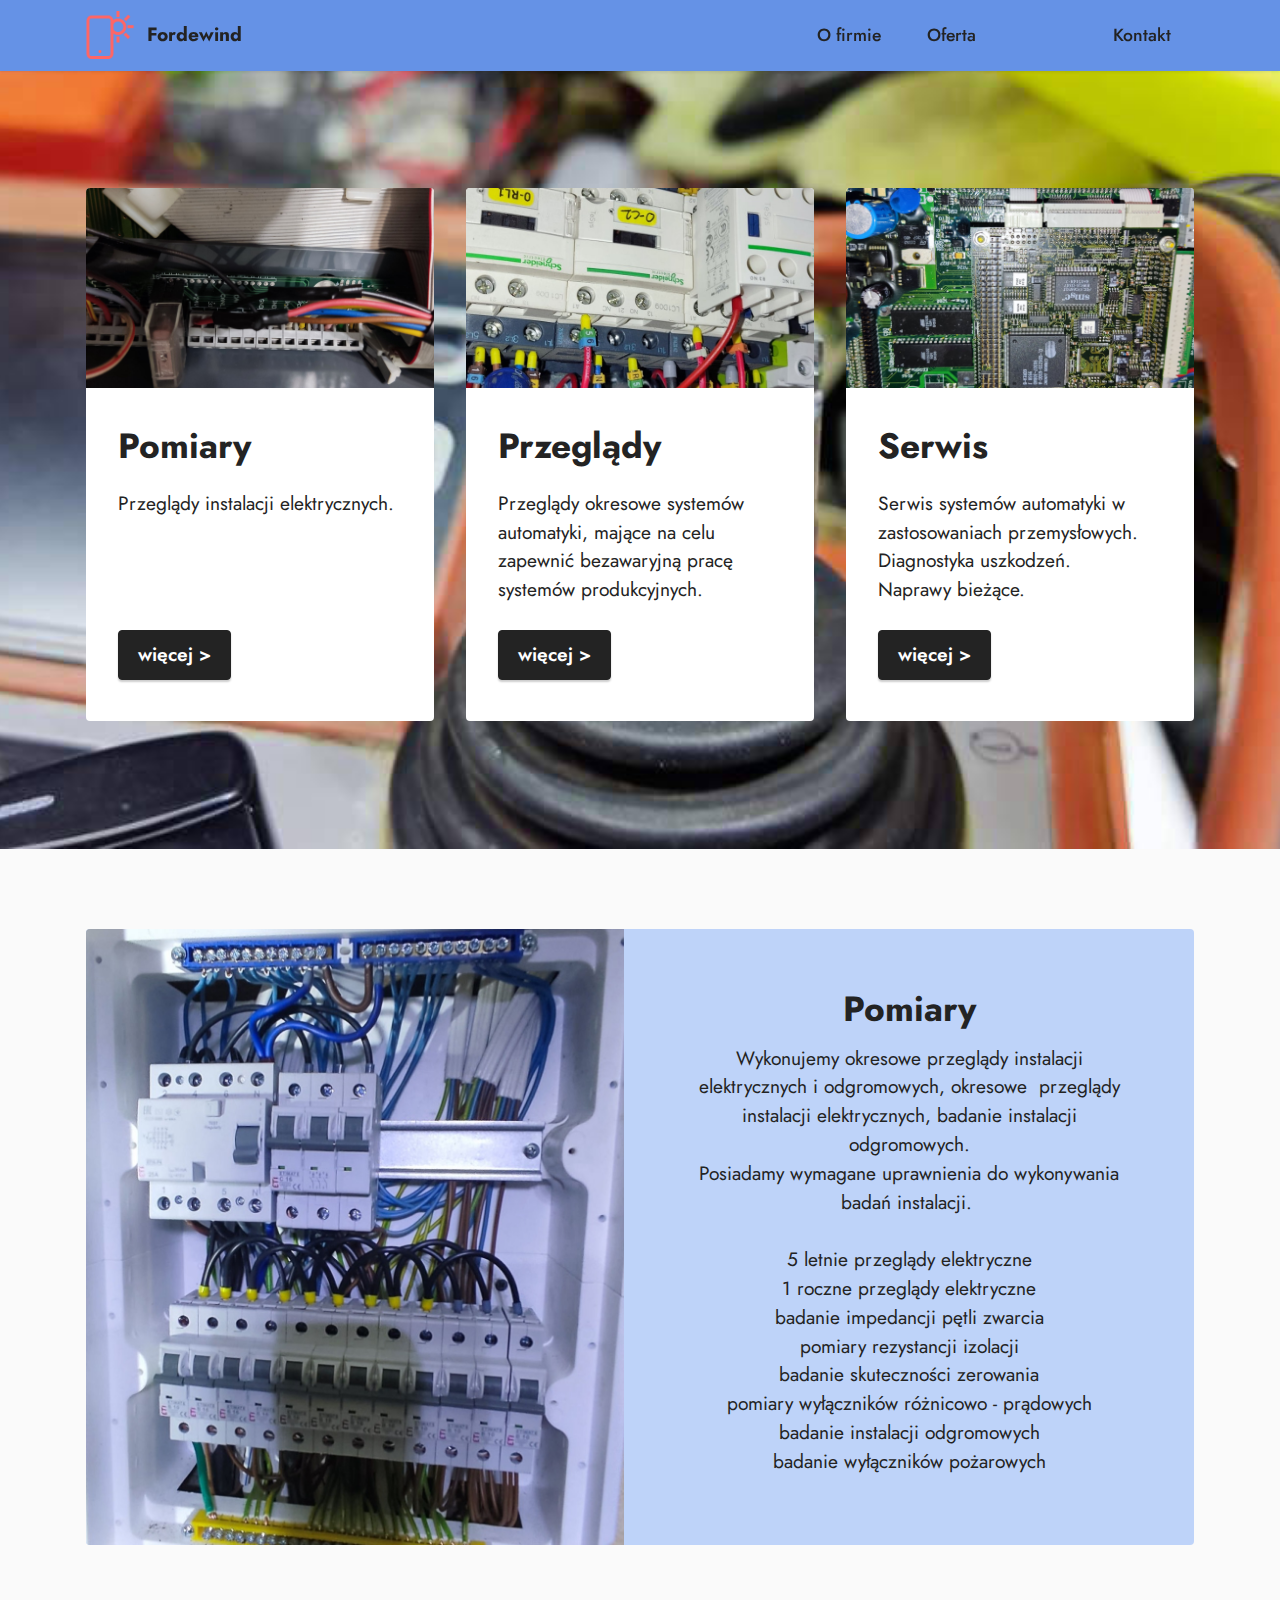
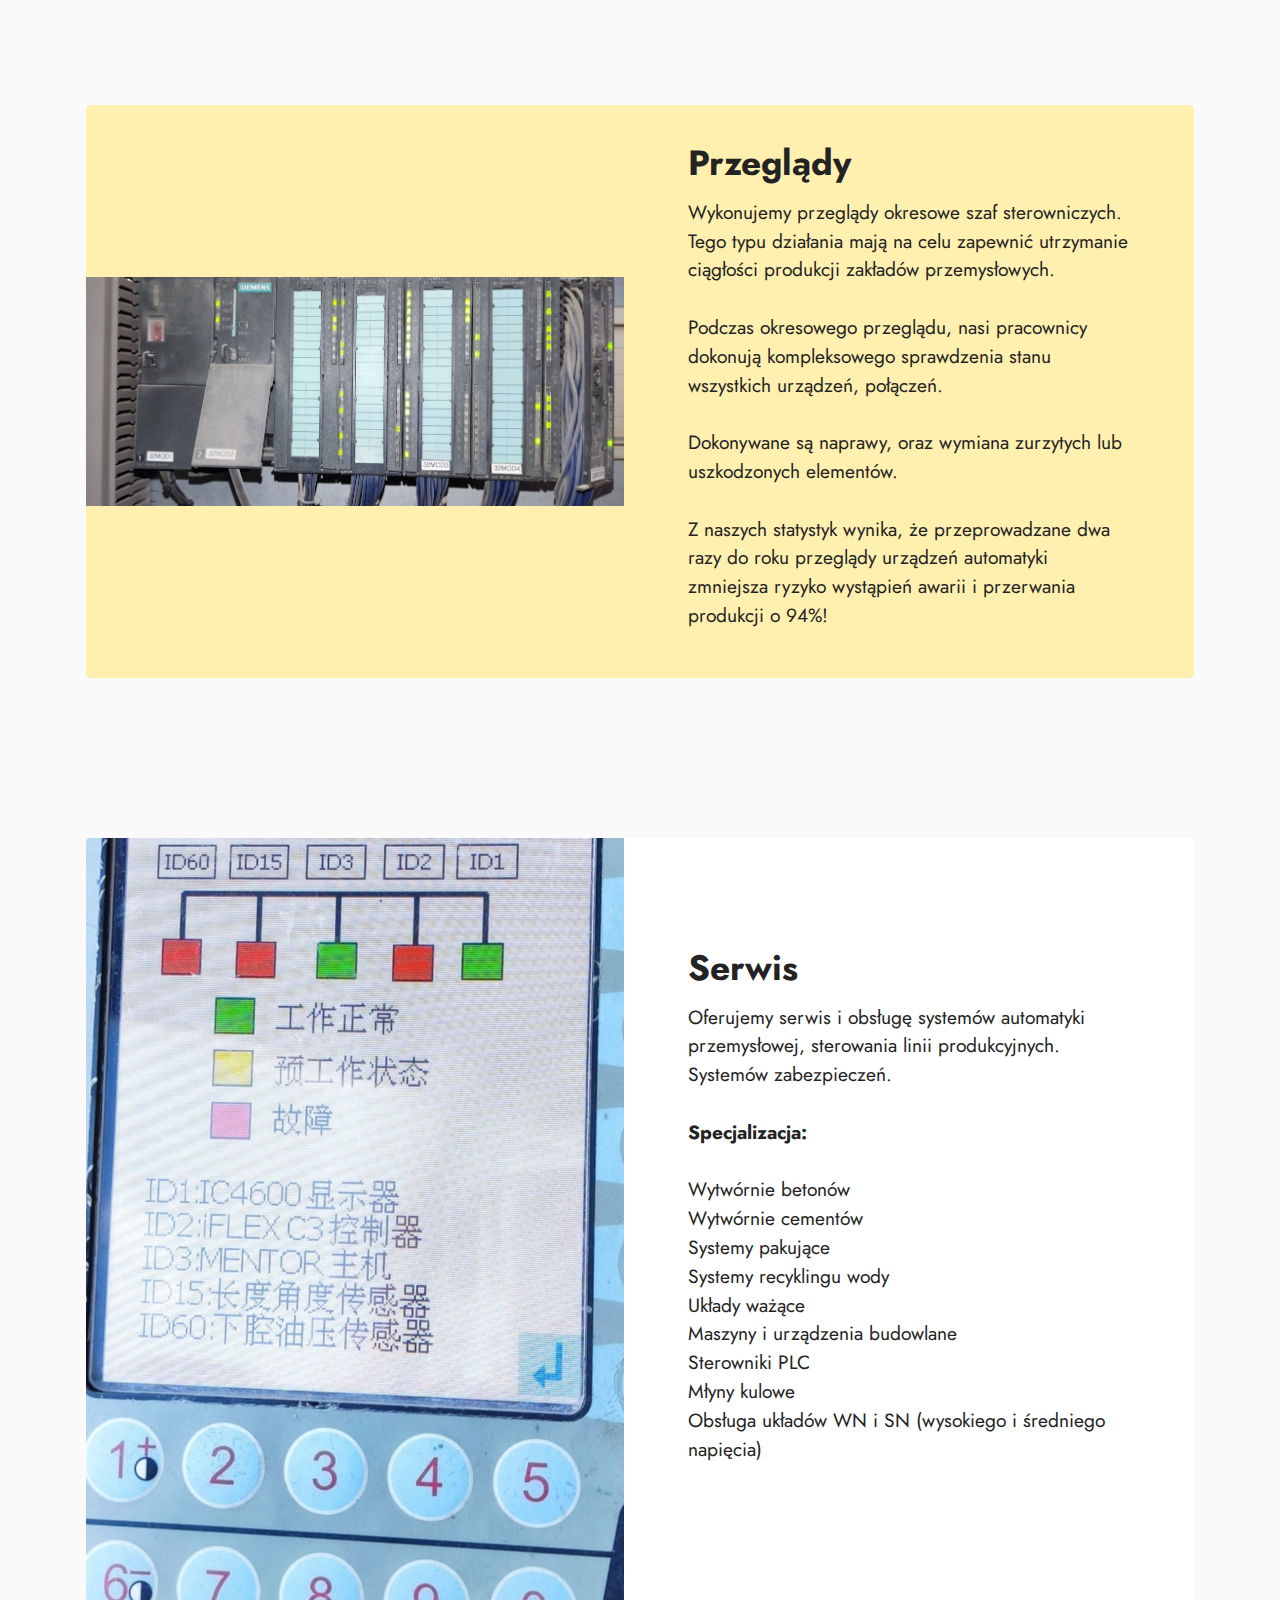
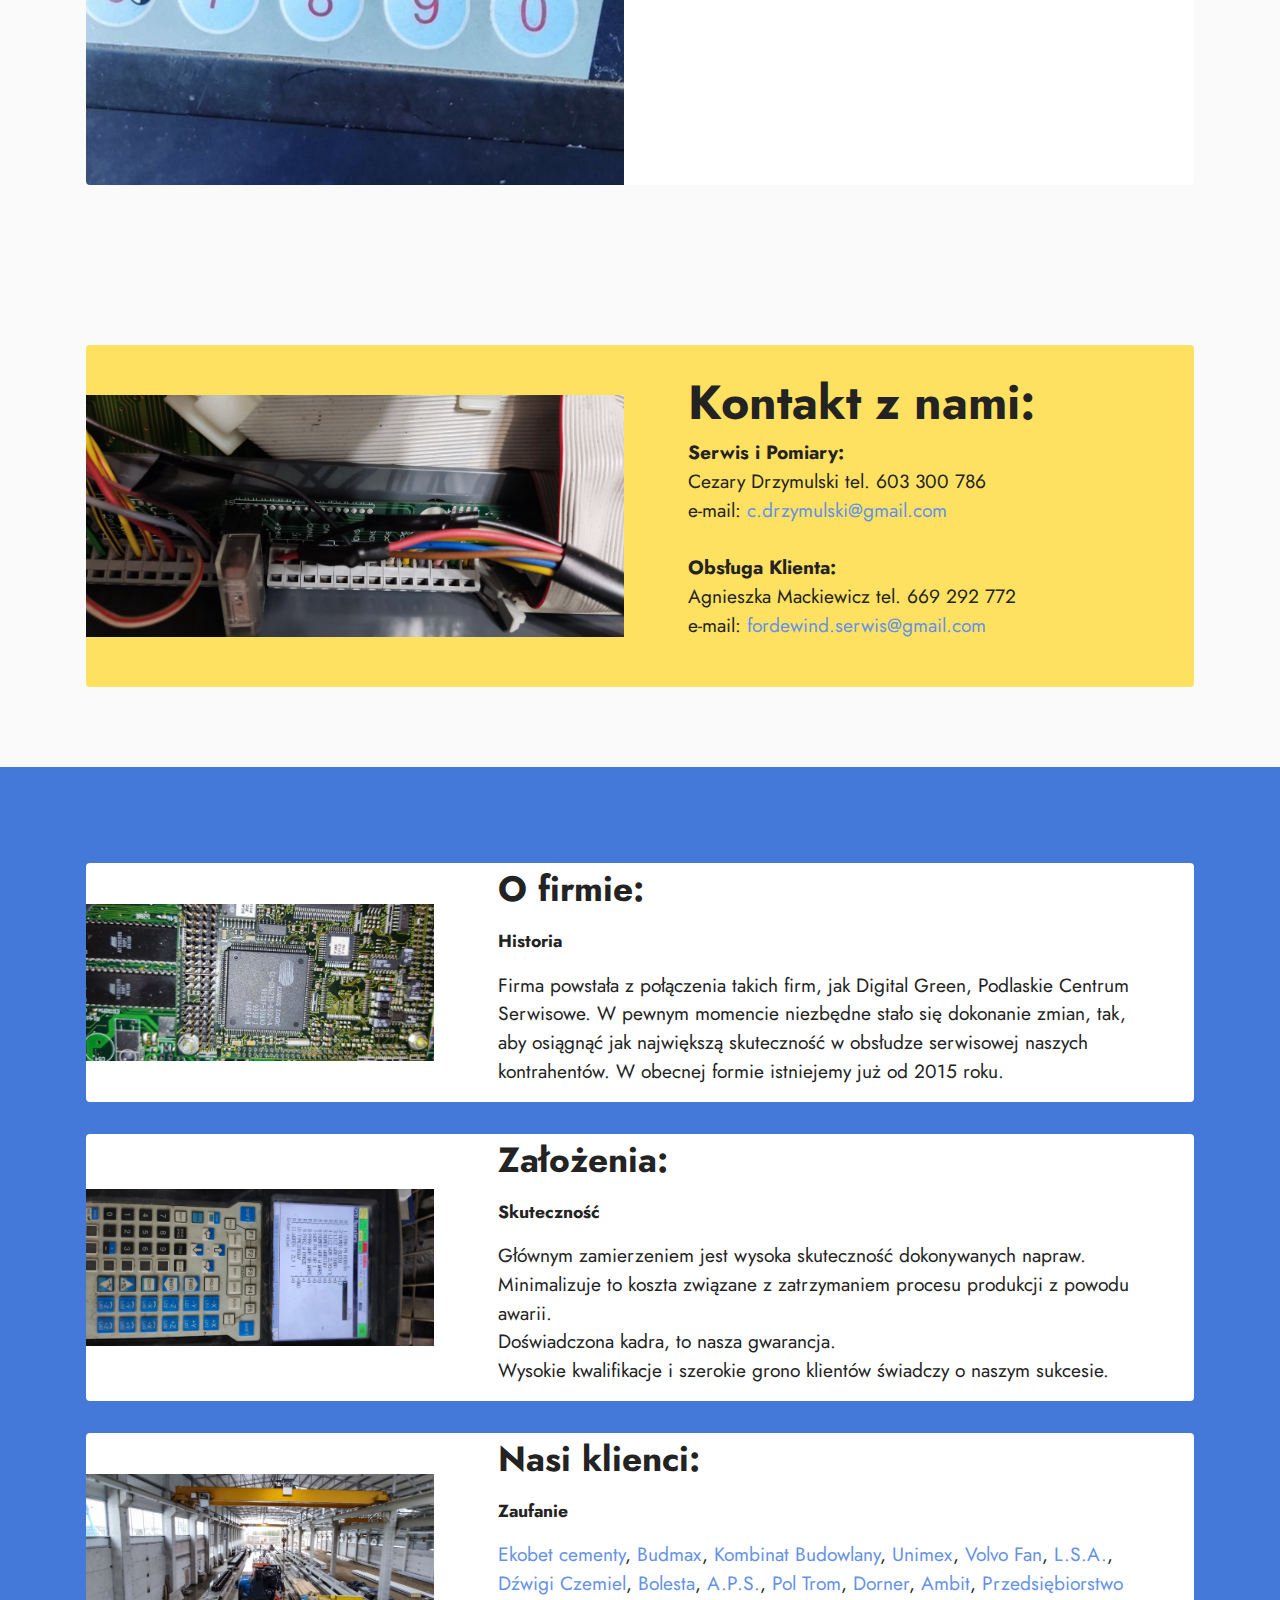
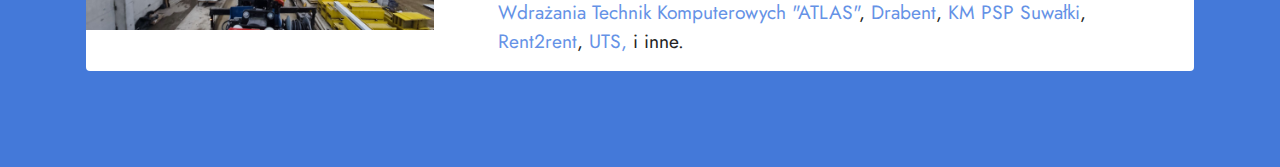
==== commit 1667d948: "Add files via upload" ====
--- a/index.html
+++ b/index.html
@@ -202,7 +202,7 @@
 
     
     
-    <div class="container-fluid">
+    <div class="container">
         <div class="card-wrapper">
             <div class="row align-items-center">
                 <div class="col-12 col-lg-6">
@@ -293,6 +293,5 @@
     </div>
 
   
-  
 </body>
 </html>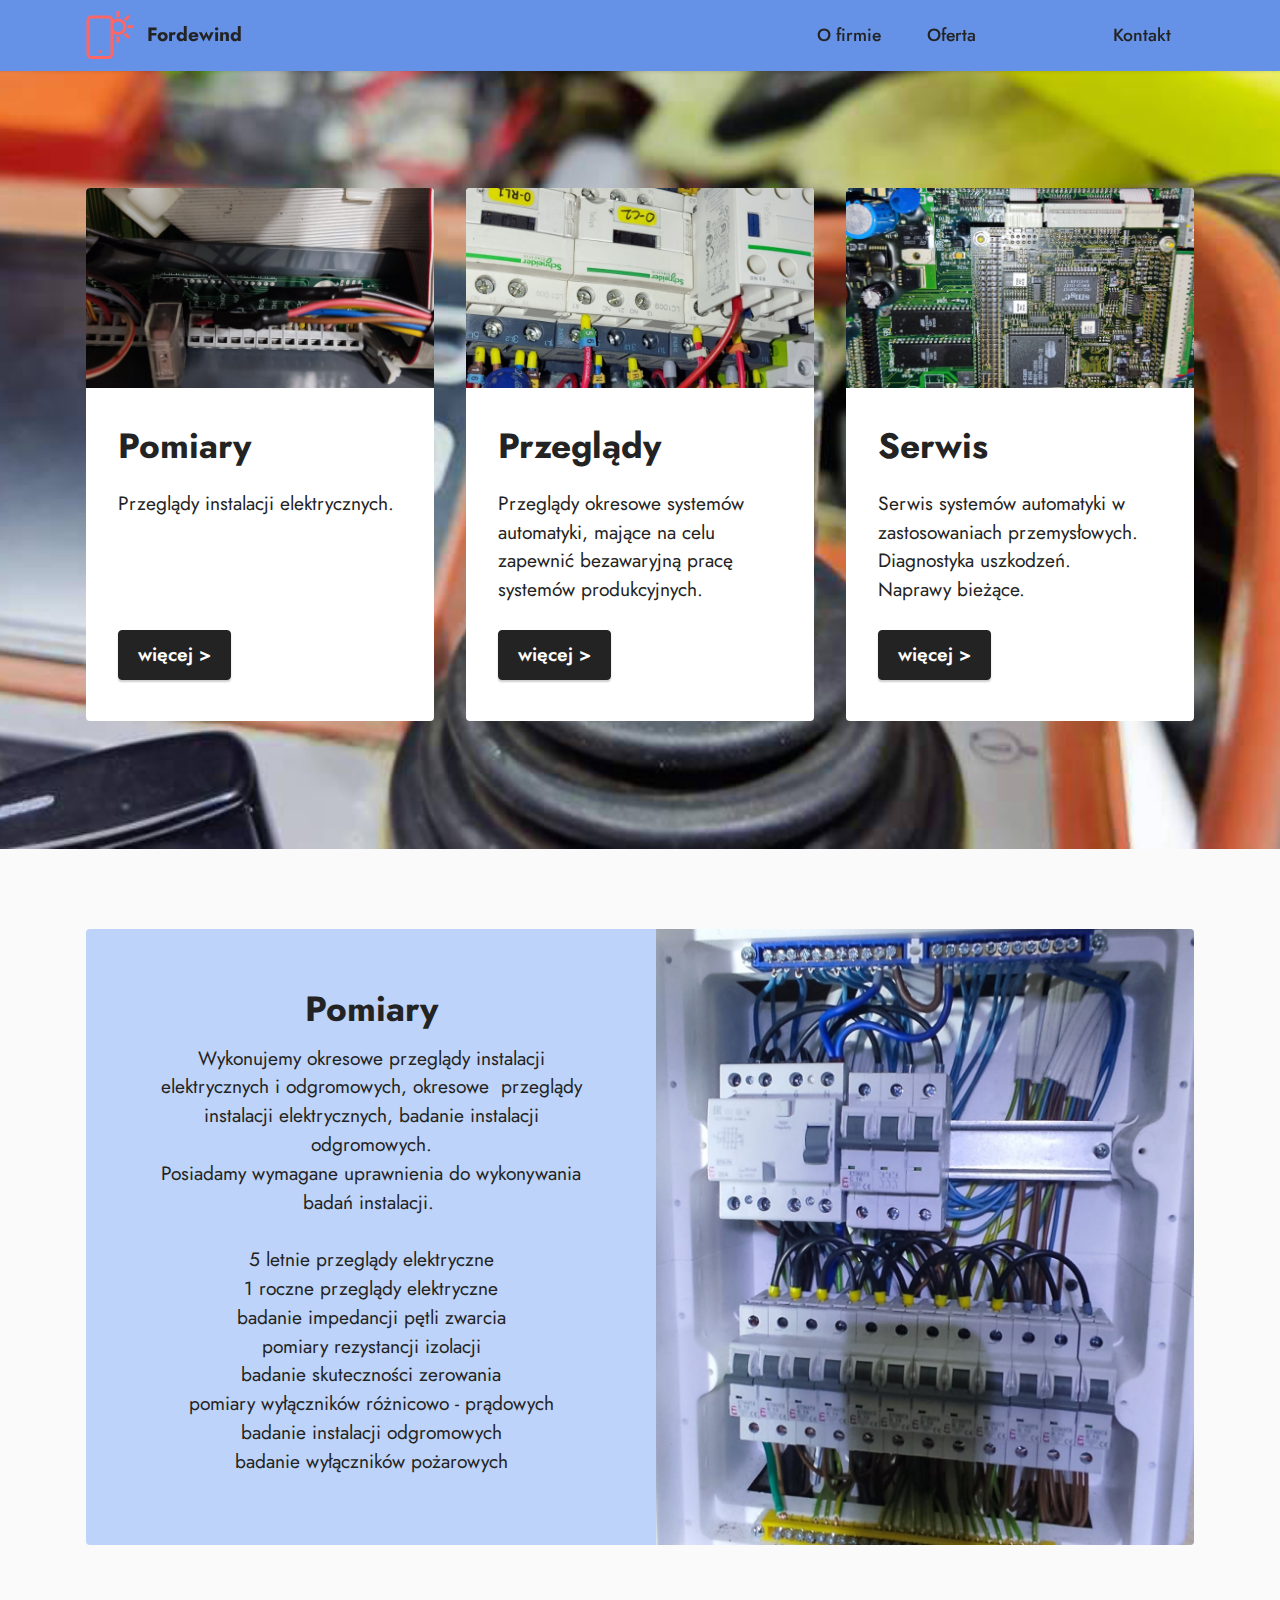
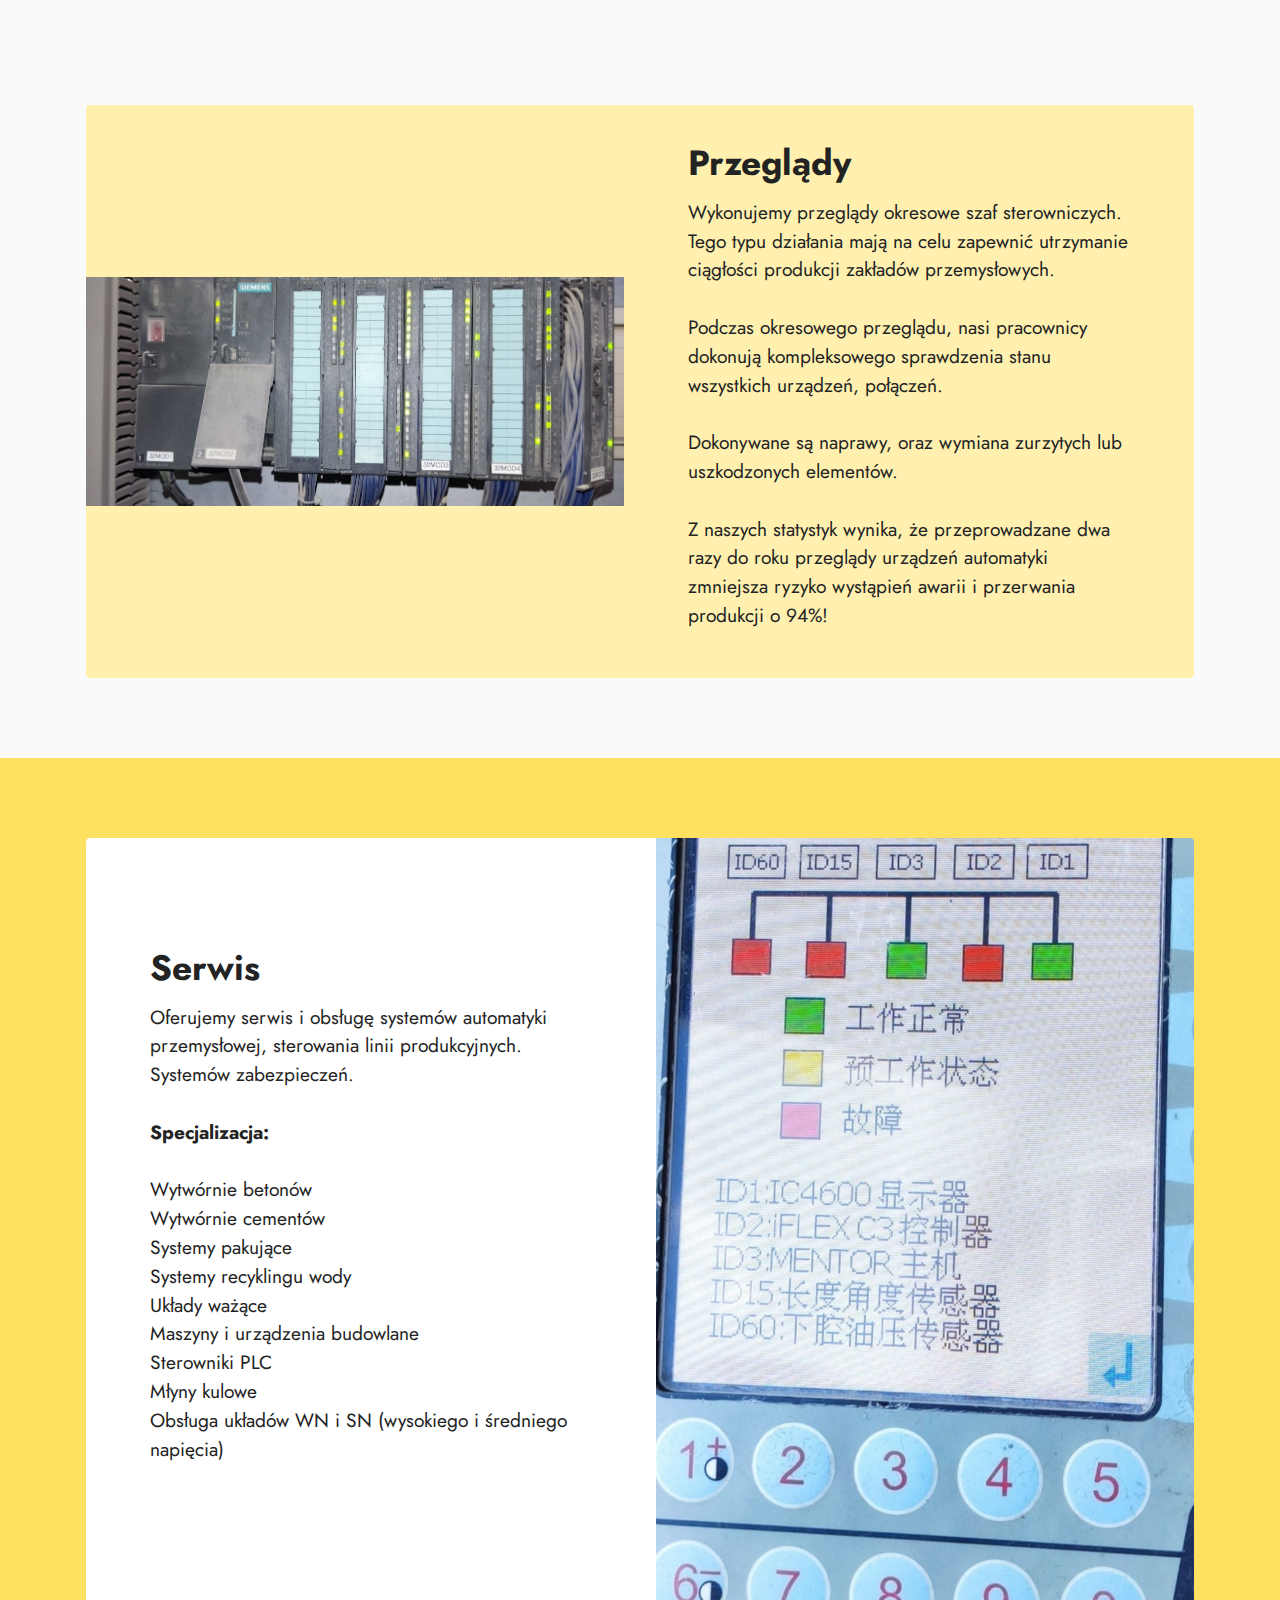
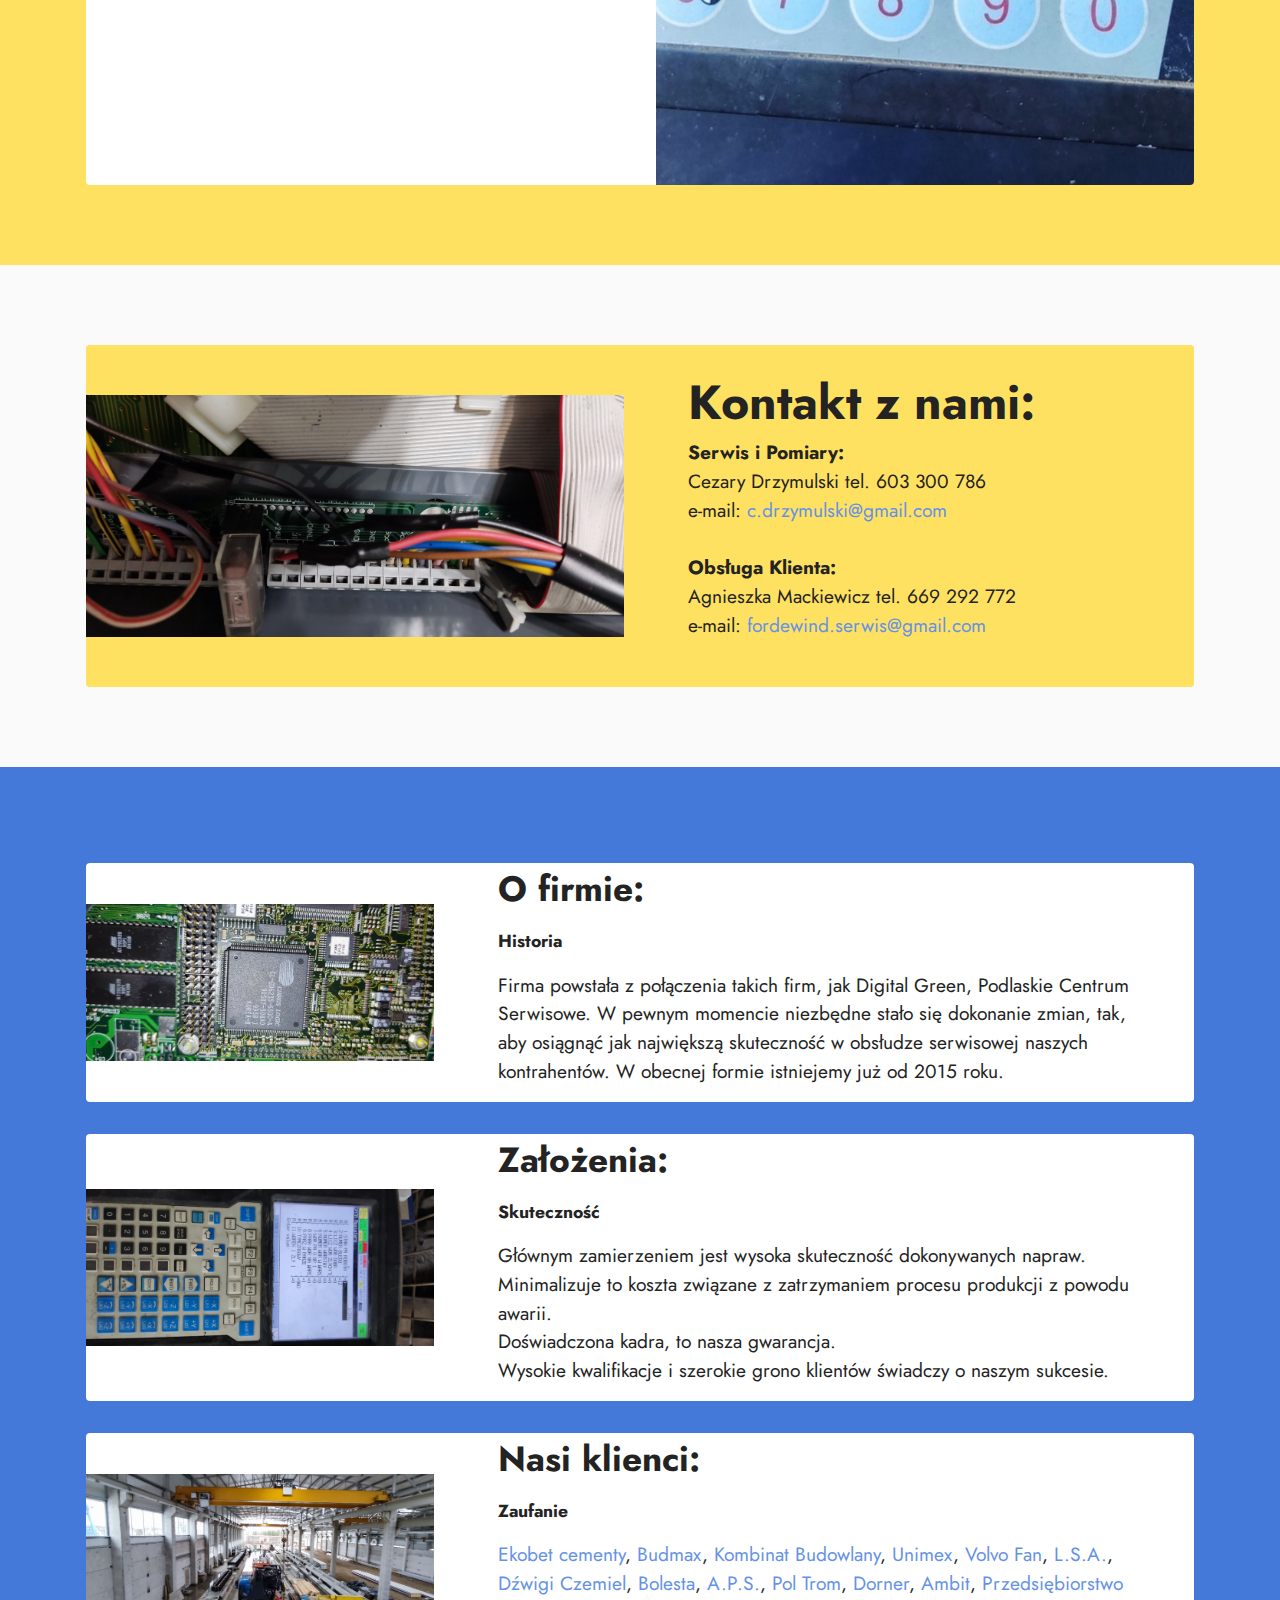
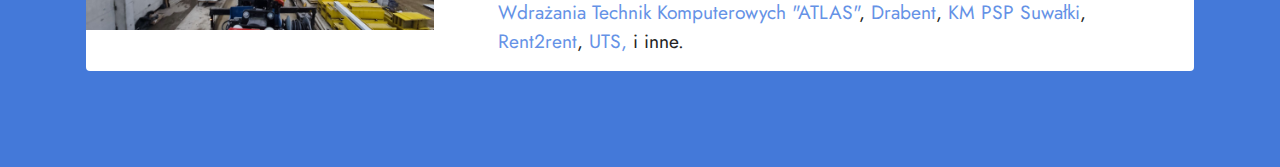
==== commit 00fa90d0: "Add files via upload" ====
--- a/index.html
+++ b/index.html
@@ -122,7 +122,7 @@
     
     <div class="container">
         <div class="card-wrapper">
-            <div class="row align-items-center">
+            <div class="row align-items-center flex-row-reverse">
                 <div class="col-12 col-lg-6">
                     <div class="image-wrapper">
                         <img src="assets/images/1660215363920-1-1256x2793.jpeg" alt="">
@@ -176,7 +176,7 @@
     
     <div class="container">
         <div class="card-wrapper">
-            <div class="row align-items-center">
+            <div class="row align-items-center flex-row-reverse">
                 <div class="col-12 col-lg-6">
                     <div class="image-wrapper">
                         <img src="assets/images/1660216144758-1-1256x2791.jpeg" alt="Mobirise Website Builder">
--- a/assets/mobirise/css/mbr-additional.css
+++ b/assets/mobirise/css/mbr-additional.css
@@ -1140,6 +1140,8 @@
   .cid-tfvMRZ6gfQ .text-box {
     padding: 2rem;
     padding-right: 4rem;
+    padding-left: 4rem;
+    padding-right: 2rem;
   }
 }
 @media (max-width: 991px) {
@@ -1215,7 +1217,7 @@
 .cid-tfw11HwTFU {
   padding-top: 5rem;
   padding-bottom: 5rem;
-  background-color: #fafafa;
+  background-color: #ffe161;
 }
 .cid-tfw11HwTFU .mbr-fallback-image.disabled {
   display: none;
@@ -1244,6 +1246,8 @@
   .cid-tfw11HwTFU .text-box {
     padding: 2rem;
     padding-right: 4rem;
+    padding-left: 4rem;
+    padding-right: 2rem;
   }
 }
 @media (max-width: 991px) {
--- a/assets/mobirise/css/mbr-additional.css
+++ b/assets/mobirise/css/mbr-additional.css
@@ -1140,6 +1140,8 @@
   .cid-tfvMRZ6gfQ .text-box {
     padding: 2rem;
     padding-right: 4rem;
+    padding-left: 4rem;
+    padding-right: 2rem;
   }
 }
 @media (max-width: 991px) {
@@ -1215,7 +1217,7 @@
 .cid-tfw11HwTFU {
   padding-top: 5rem;
   padding-bottom: 5rem;
-  background-color: #fafafa;
+  background-color: #ffe161;
 }
 .cid-tfw11HwTFU .mbr-fallback-image.disabled {
   display: none;
@@ -1244,6 +1246,8 @@
   .cid-tfw11HwTFU .text-box {
     padding: 2rem;
     padding-right: 4rem;
+    padding-left: 4rem;
+    padding-right: 2rem;
   }
 }
 @media (max-width: 991px) {
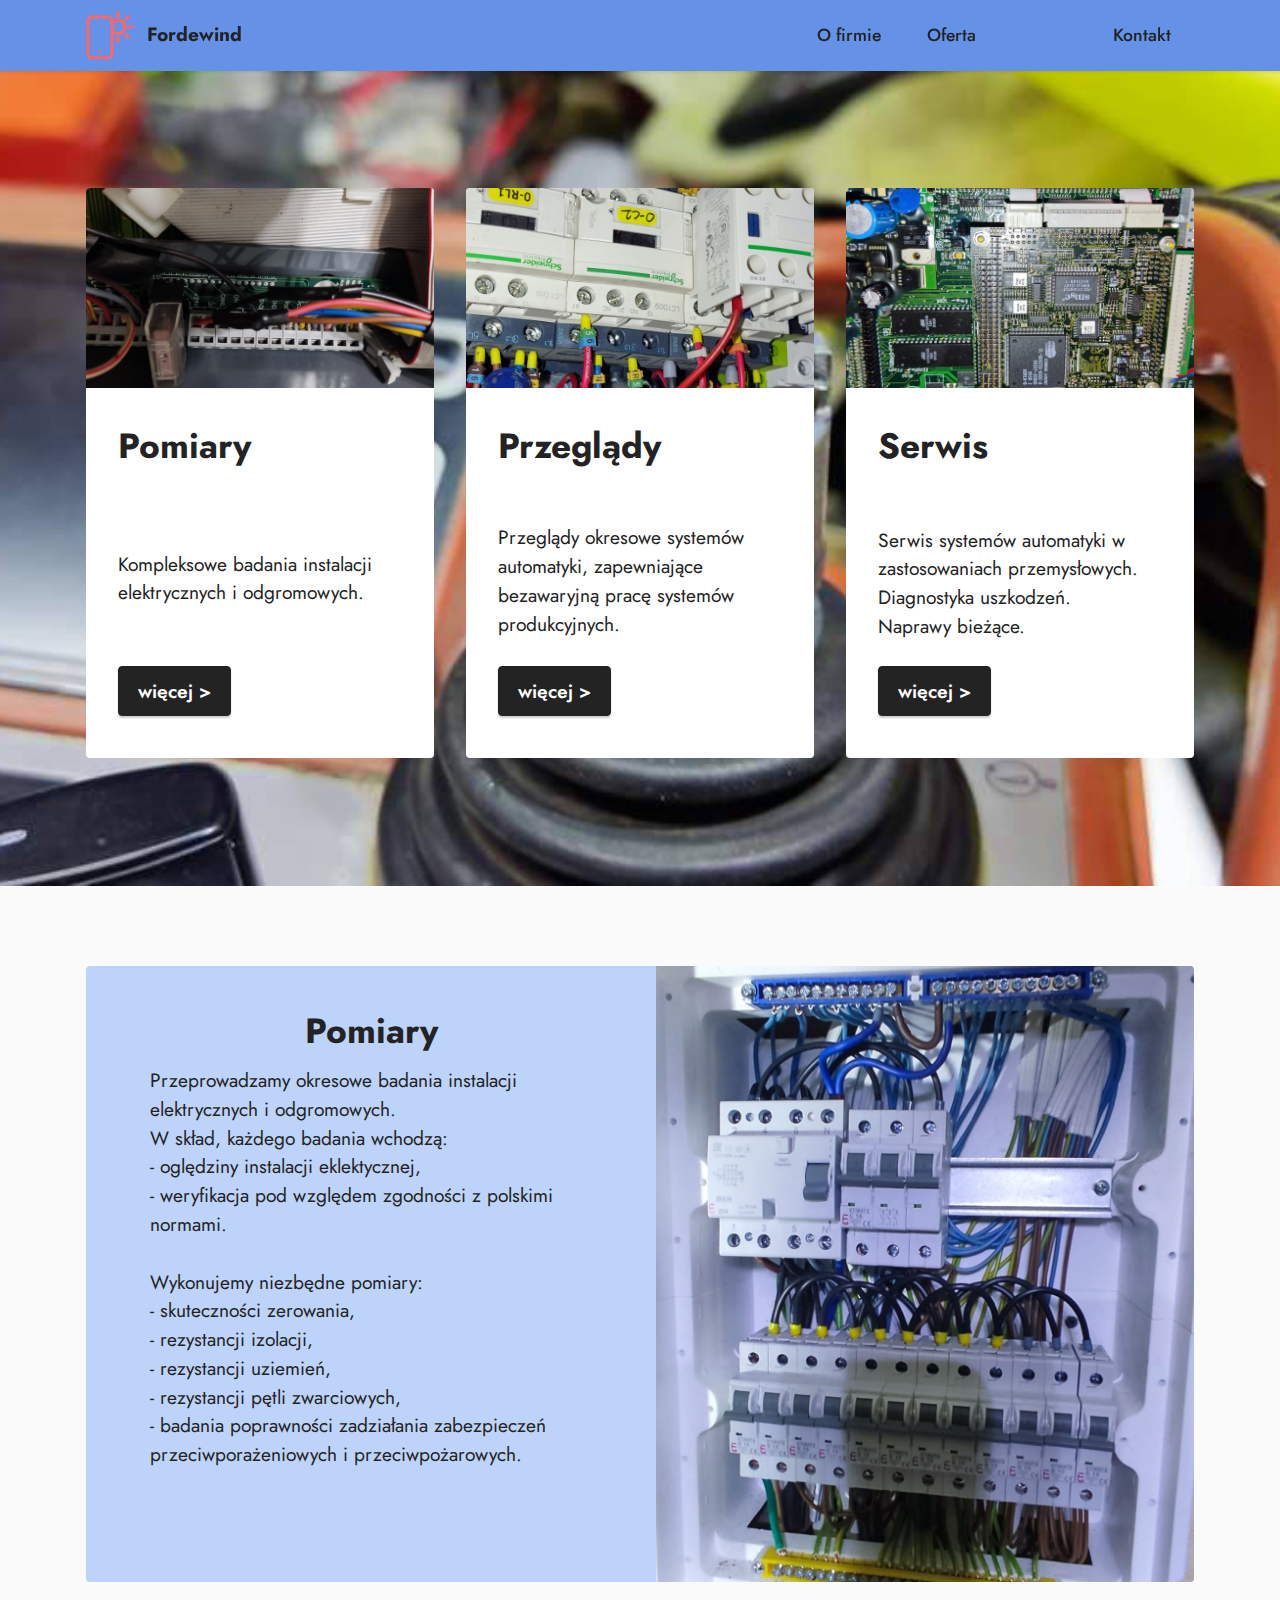
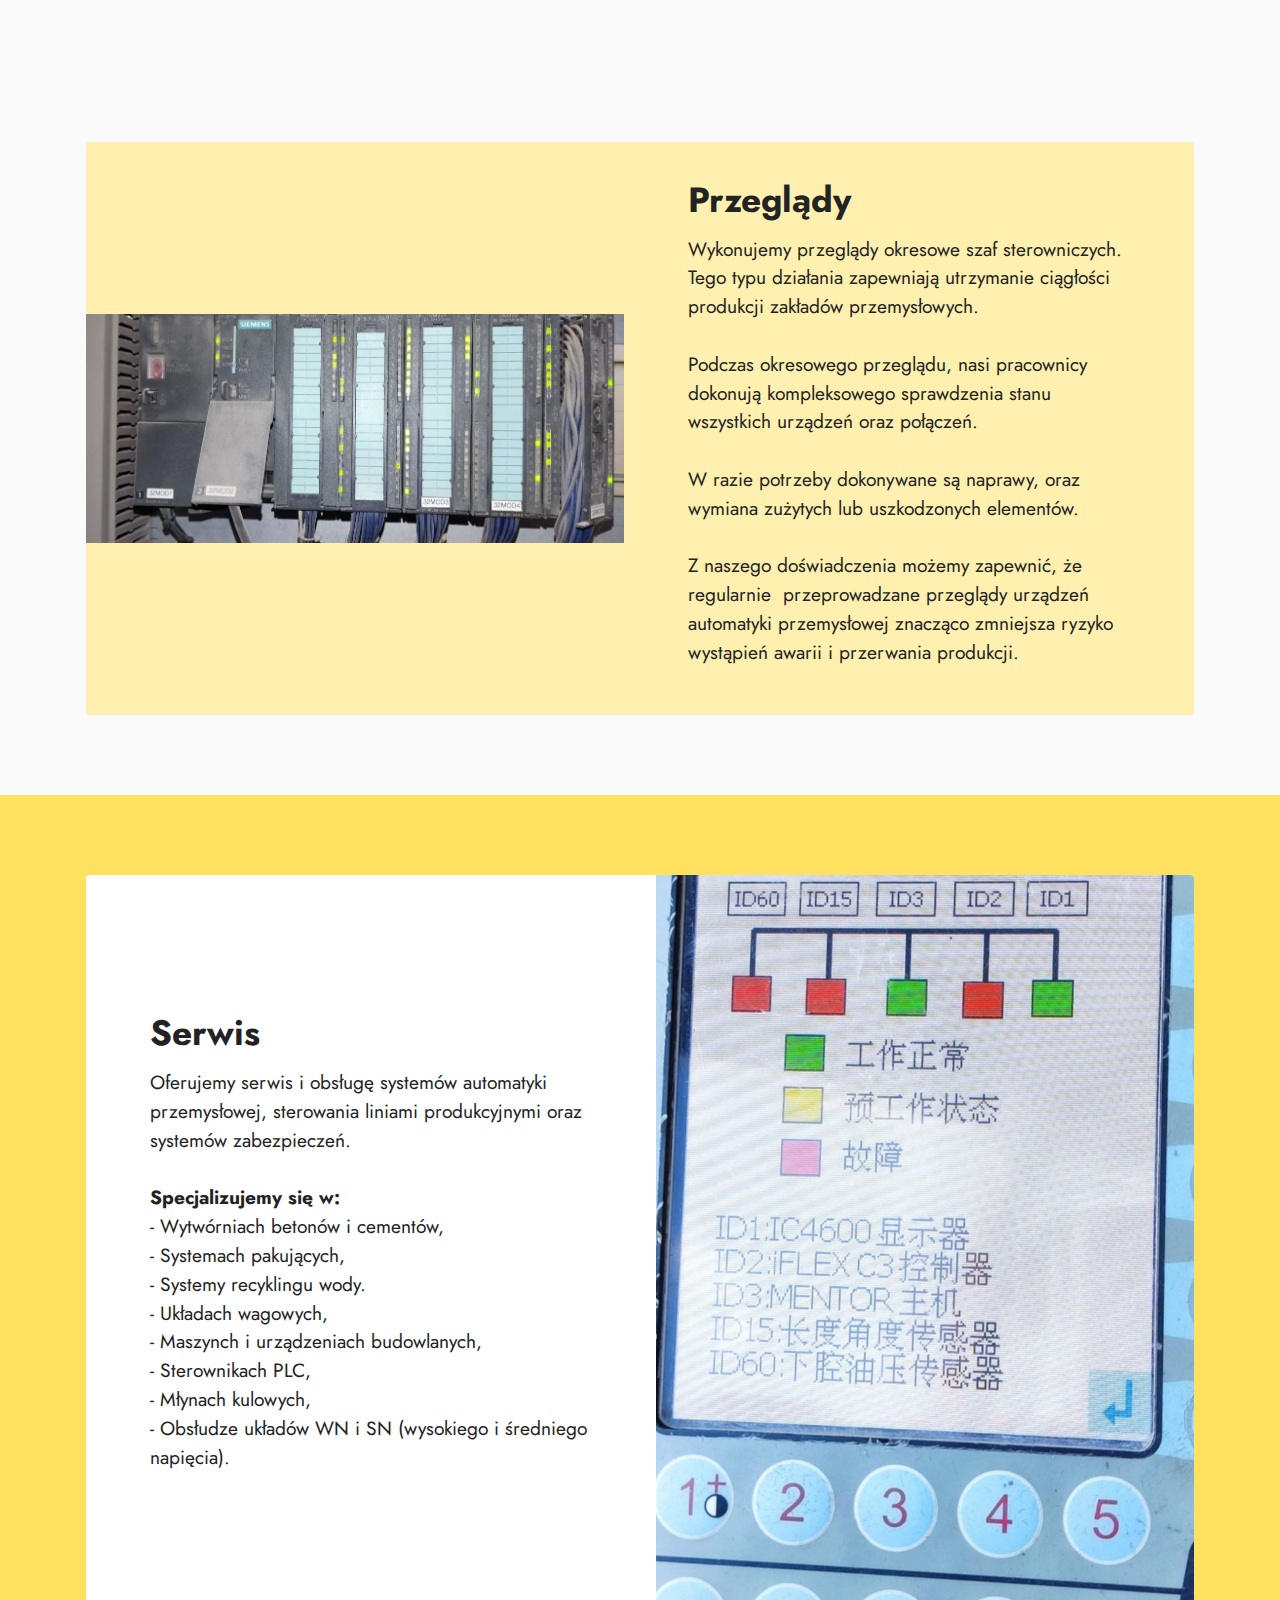
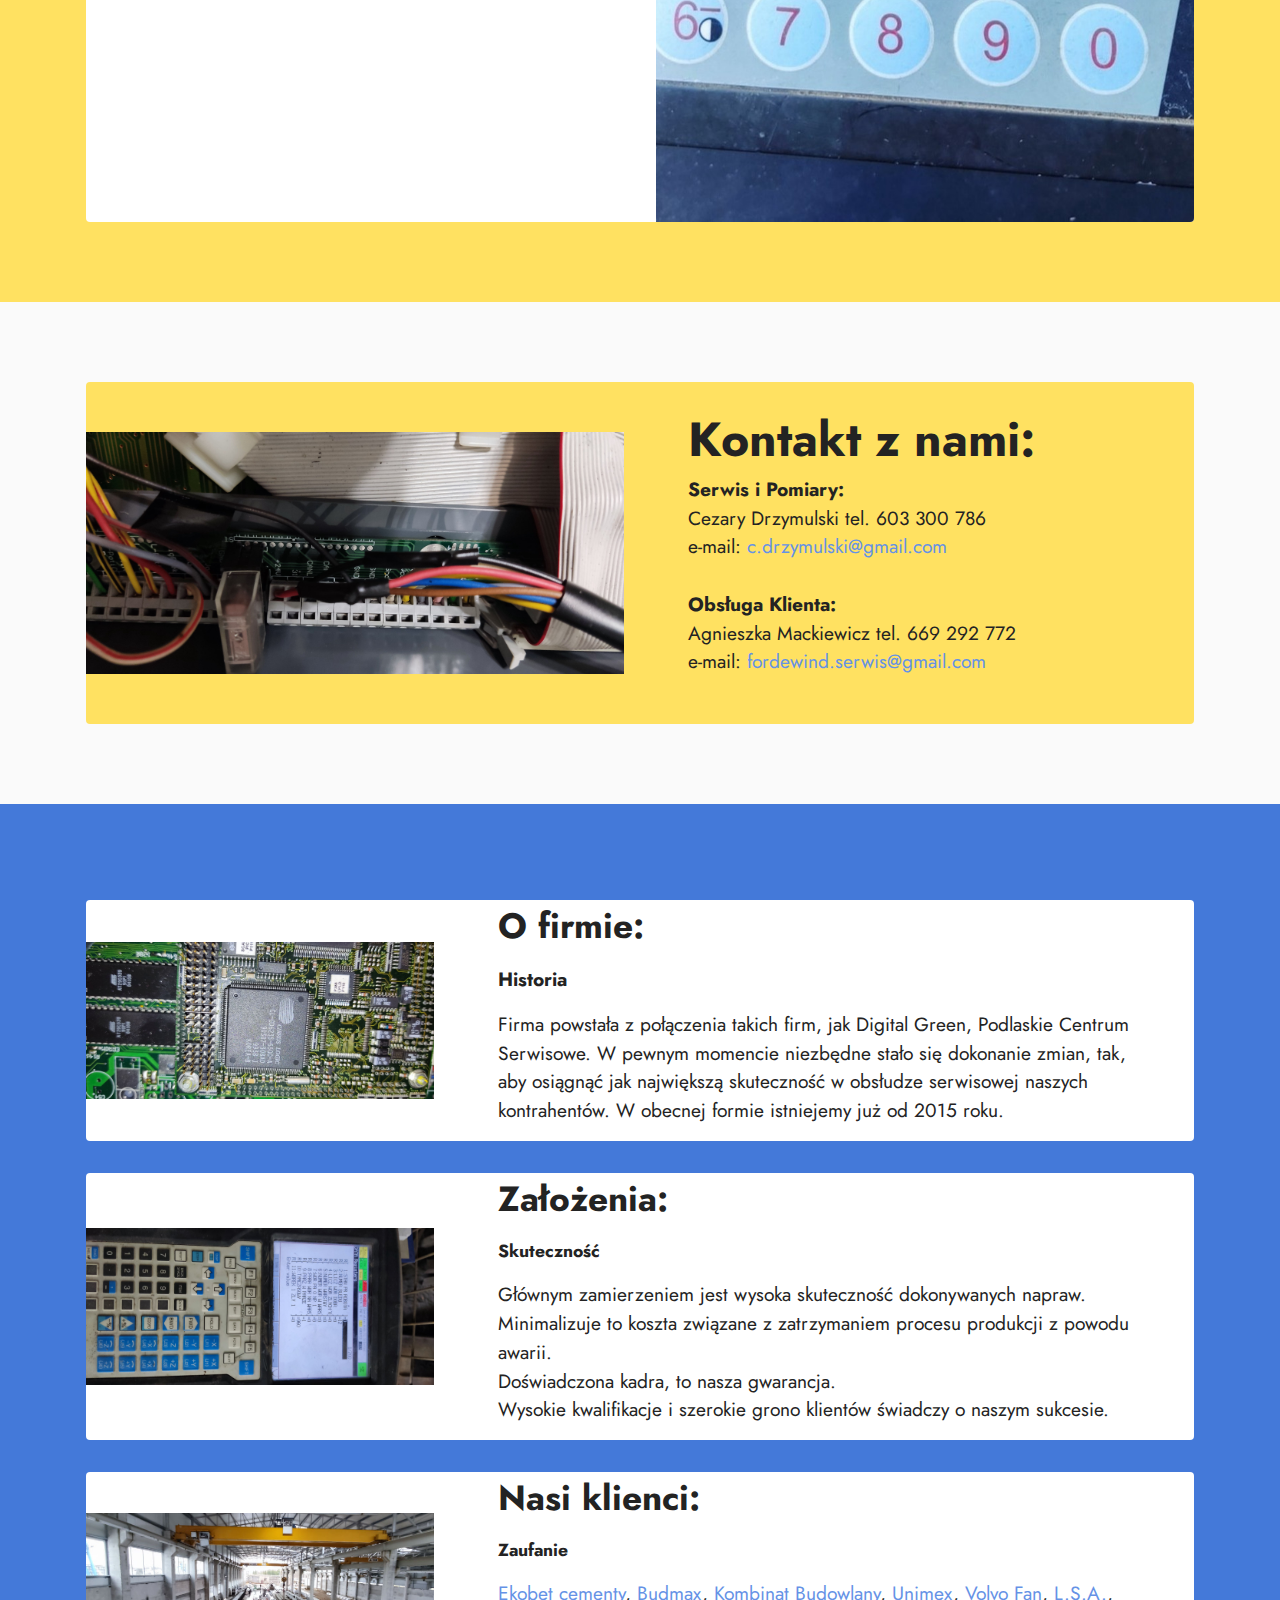
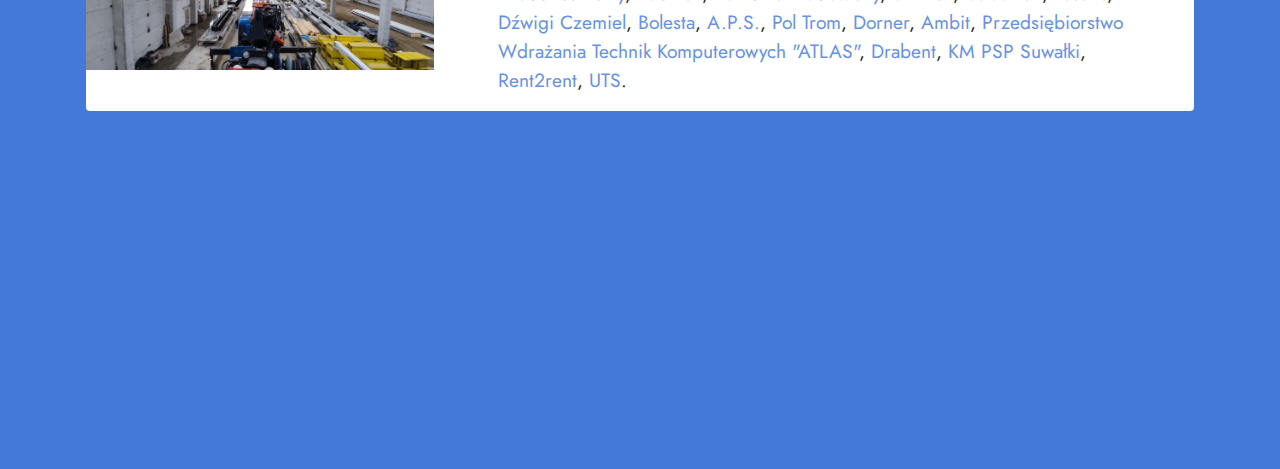
==== commit a6077192: "Add files via upload" ====
--- a/index.html
+++ b/index.html
@@ -54,8 +54,8 @@
             </button>
             <div class="collapse navbar-collapse" id="navbarSupportedContent">
                 <ul class="navbar-nav nav-dropdown nav-right" data-app-modern-menu="true"><li class="nav-item"><a class="nav-link link text-black display-4" href="https://mobiri.se">O firmie</a></li>
-                    <li class="nav-item"><a class="nav-link link text-black text-primary display-4" href="index.html#features4-q">Oferta</a></li><li class="nav-item"><a class="nav-link link text-black display-4" href="https://mobiri.se"></a></li><li class="nav-item"><a class="nav-link link text-black display-4" href="https://mobiri.se"></a></li>
-                    <li class="nav-item"><a class="nav-link link text-black text-primary display-4" href="index.html#features7-v">Kontakt</a>
+                    <li class="nav-item"><a class="nav-link link text-black display-4" href="index.html#features4-q">Oferta</a></li><li class="nav-item"><a class="nav-link link text-black display-4" href="https://mobiri.se"></a></li><li class="nav-item"><a class="nav-link link text-black display-4" href="https://mobiri.se"></a></li>
+                    <li class="nav-item"><a class="nav-link link text-black display-4" href="index.html#features7-v">Kontakt</a>
                     </li></ul>
                 
                 
@@ -76,9 +76,9 @@
                         <img src="assets/images/1660216319601-816x1813.jpg" alt="Mobirise Website Builder" title="">
                     </div>
                     <div class="item-content">
-                        <h5 class="item-title mbr-fonts-style display-5"><strong>Pomiary&nbsp;</strong></h5>
-                        <h6 class="item-subtitle mbr-fonts-style mt-1 display-7"></h6>
-                        <p class="mbr-text mbr-fonts-style mt-3 display-7">Przeglądy instalacji elektrycznych.</p>
+                        <h5 class="item-title mbr-fonts-style display-5"><strong>Pomiary</strong></h5>
+                        <h6 class="item-subtitle mbr-fonts-style mt-1 display-4">elektryk siemens oświetlenie kabel miernik</h6>
+                        <p class="mbr-text mbr-fonts-style mt-3 display-7">Kompleksowe badania instalacji elektrycznych i odgromowych.</p>
                     </div>
                     <div class="mbr-section-btn item-footer mt-2"><a href="index.html#features7-r" class="btn item-btn btn-black display-7" target="_blank">więcej &gt;</a></div>
                 </div>
@@ -90,8 +90,8 @@
                     </div>
                     <div class="item-content">
                         <h5 class="item-title mbr-fonts-style display-5"><strong>Przeglądy</strong></h5>
-                        <h6 class="item-subtitle mbr-fonts-style mt-1 display-7"></h6>
-                        <p class="mbr-text mbr-fonts-style mt-3 display-7">Przeglądy okresowe systemów automatyki, mające na celu zapewnić bezawaryjną pracę systemów produkcyjnych.</p>
+                        <h6 class="item-subtitle mbr-fonts-style mt-1 display-4">awaria uszkodzony naprawa szybka</h6>
+                        <p class="mbr-text mbr-fonts-style mt-3 display-7">Przeglądy okresowe systemów automatyki, zapewniające bezawaryjną pracę systemów produkcyjnych.</p>
                     </div>
                     <div class="mbr-section-btn item-footer mt-2"><a href="index.html#features7-t" class="btn item-btn btn-black display-7" target="_blank">więcej &gt;</a></div>
                 </div>
@@ -103,7 +103,7 @@
                     </div>
                     <div class="item-content">
                         <h5 class="item-title mbr-fonts-style display-5"><strong>Serwis</strong></h5>
-                        <h6 class="item-subtitle mbr-fonts-style mt-1 display-7"></h6>
+                        <h6 class="item-subtitle mbr-fonts-style mt-1 display-7">promocja niska cena pomoc</h6>
                         <p class="mbr-text mbr-fonts-style mt-3 display-7">Serwis systemów automatyki w zastosowaniach przemysłowych.<br>Diagnostyka uszkodzeń.<br>Naprawy bieżące.</p>
                     </div>
                     <div class="mbr-section-btn item-footer mt-2"><a href="index.html#features7-u" class="btn item-btn btn-black display-7" target="_blank">więcej &gt;</a></div>
@@ -131,7 +131,7 @@
                 <div class="col-12 col-lg">
                     <div class="text-box">
                         <h5 class="mbr-title mbr-fonts-style display-5"><strong>Pomiary</strong></h5>
-                        <p class="mbr-text mbr-fonts-style display-7">Wykonujemy okresowe przeglądy instalacji elektrycznych i odgromowych, okresowe&nbsp; przeglądy instalacji elektrycznych, badanie instalacji odgromowych. <br>Posiadamy wymagane uprawnienia do wykonywania badań instalacji.&nbsp;<br><br>5 letnie przeglądy elektryczne<br>1 roczne przeglądy elektryczne<br>badanie impedancji pętli zwarcia<br>pomiary rezystancji izolacji<br>badanie skuteczności zerowania<br>pomiary wyłączników różnicowo - prądowych<br>badanie instalacji odgromowych<br>badanie wyłączników pożarowych<br></p>
+                        <p class="mbr-text mbr-fonts-style display-7">Przeprowadzamy okresowe badania instalacji elektrycznych i odgromowych. <br>W skład, każdego badania wchodzą:<br>- oględziny instalacji eklektycznej,<br>- weryfikacja pod względem zgodności z polskimi normami.<br><br>Wykonujemy niezbędne pomiary:<br>- skuteczności zerowania,<br>- rezystancji izolacji,<br>- rezystancji uziemień,<br>- rezystancji pętli zwarciowych,<br>- badania poprawności zadziałania zabezpieczeń przeciwporażeniowych i przeciwpożarowych.<br><br><br></p>
                         
                         
                     </div>
@@ -158,7 +158,7 @@
                 <div class="col-12 col-lg">
                     <div class="text-box">
                         <h5 class="mbr-title mbr-fonts-style display-5"><strong>Przeglądy</strong></h5>
-                        <p class="mbr-text mbr-fonts-style display-7">Wykonujemy przeglądy okresowe szaf sterowniczych.&nbsp;<br>Tego typu działania mają na celu zapewnić utrzymanie ciągłości produkcji zakładów przemysłowych.<br><br>Podczas okresowego przeglądu, nasi pracownicy dokonują kompleksowego sprawdzenia stanu wszystkich urządzeń, połączeń.&nbsp;<br><br>Dokonywane są naprawy, oraz wymiana zurzytych lub uszkodzonych elementów.<br><br>Z naszych statystyk wynika, że przeprowadzane dwa razy do roku przeglądy urządzeń automatyki zmniejsza ryzyko wystąpień awarii i przerwania produkcji o 94%!</p>
+                        <p class="mbr-text mbr-fonts-style display-7">Wykonujemy przeglądy okresowe szaf sterowniczych.&nbsp;<br>Tego typu działania zapewniają utrzymanie ciągłości produkcji zakładów przemysłowych.<br><br>Podczas okresowego przeglądu, nasi pracownicy dokonują kompleksowego sprawdzenia stanu wszystkich urządzeń oraz połączeń.&nbsp;<br><br>W razie potrzeby dokonywane są naprawy, oraz wymiana zużytych lub uszkodzonych elementów.<br><br>Z naszego doświadczenia możemy zapewnić, że regularnie&nbsp; przeprowadzane przeglądy urządzeń automatyki przemysłowej znacząco zmniejsza ryzyko wystąpień awarii i przerwania produkcji.</p>
                         
                         
                     </div>
@@ -186,7 +186,7 @@
                     <div class="text-box">
                         <h5 class="mbr-title mbr-fonts-style display-5">
                             <strong>Serwis</strong></h5>
-                        <p class="mbr-text mbr-fonts-style display-7">Oferujemy serwis i obsługę systemów automatyki przemysłowej, sterowania linii produkcyjnych.<br>Systemów zabezpieczeń.<br><br><strong>Specjalizacja:</strong><br><br>Wytwórnie betonów<br>Wytwórnie cementów<br>Systemy pakujące<br>Systemy recyklingu wody<br>Układy ważące<br>Maszyny i urządzenia budowlane<br>Sterowniki PLC<br>Młyny kulowe<br>Obsługa układów WN i SN (wysokiego i średniego napięcia)<br><br><br><br><br><br><br><br></p>
+                        <p class="mbr-text mbr-fonts-style display-7">Oferujemy serwis i obsługę systemów automatyki przemysłowej, sterowania liniami produkcyjnymi oraz systemów zabezpieczeń.<br><br><strong>Specjalizujemy się w:</strong><br>- Wytwórniach betonów i cementów,<br>- Systemach pakujących,<br>- Systemy recyklingu wody.<br>- Układach wagowych,<br>- Maszynch i urządzeniach budowlanych,<br>- Sterownikach PLC,<br>- Młynach kulowych,<br>- Obsłudze układów WN i SN (wysokiego i średniego napięcia).<br><br><br><br><br><br><br><br></p>
                         
                         
                     </div>
@@ -240,7 +240,7 @@
                     <div class="col-12 col-md">
                         <div class="card-box">
                             <h5 class="card-title mbr-fonts-style m-0 mb-3 display-5"><strong>O firmie:</strong><strong><br></strong></h5>
-                            <h6 class="card-subtitle mbr-fonts-style mb-3 display-4"><strong>Historia</strong></h6>
+                            <h6 class="card-subtitle mbr-fonts-style mb-3 display-7"><strong>Historia</strong></h6>
                             <p class="mbr-text mbr-fonts-style display-7">
                                 Firma powstała z połączenia takich firm, jak Digital Green, Podlaskie Centrum Serwisowe. W pewnym momencie niezbędne stało się dokonanie zmian, tak, aby osiągnąć jak największą skuteczność w obsłudze serwisowej naszych kontrahentów. W obecnej formie istniejemy już od 2015 roku.</p>
                             
@@ -283,7 +283,7 @@
                             <h5 class="card-title mbr-fonts-style m-0 mb-3 display-5">
                                 <strong>Nasi klienci:</strong></h5>
                             <h6 class="card-subtitle mbr-fonts-style mb-3 display-4"><strong>Zaufanie</strong></h6>
-                            <p class="mbr-text mbr-fonts-style display-7"><a href="https://www.ekobet.waw.pl/" class="text-primary" target="_blank">Ekobet cementy</a>, <a href="http://budmaxbeton.pl/" class="text-primary" target="_blank">Budmax</a>, <a href="https://www.kombinatbud.com.pl/" class="text-primary" target="_blank">Kombinat Budowlany</a>, <a href="https://unimex.net.pl/" class="text-primary" target="_blank">Unimex</a>, <a href="https://www.volvofan.pl/" class="text-primary" target="_blank">Volvo Fan</a>, <a href="http://www.lsa.biz.pl/" class="text-primary" target="_blank">L.S.A.</a>, <a href="https://dzwigiczemiel.pl/" class="text-primary" target="_blank">Dźwigi Czemiel</a>, <a href="http://www.bolesta.pl/" class="text-primary" target="_blank">Bolesta</a>, <a href="http://www.aps.pl/pl/" class="text-primary" target="_blank">A.P.S.</a>, <a href="http://www.poltrom.pl/" class="text-primary" target="_blank">Pol Trom</a>, <a href="https://www.dorner.at/de" class="text-primary" target="_blank">Dorner</a>, <a href="https://ambit.pl/" class="text-primary" target="_blank">Ambit</a>,&nbsp;<a href="https://www.atlasnet.pl/" class="text-primary" target="_blank">Przedsiębiorstwo Wdrażania Technik Komputerowych "ATLAS"</a>, <a href="http://drabent.pl/" class="text-primary" target="_blank">Drabent</a>, <a href="https://www.gov.pl/web/kmpsp-suwalki" class="text-primary" target="_blank">KM PSP Suwałki</a>, <a href="http://www.rent2rent.pl/" class="text-primary" target="_blank">Rent2rent</a>, <a href="https://uts.com.pl/" class="text-primary" target="_blank">UTS,</a> i inne.</p>
+                            <p class="mbr-text mbr-fonts-style display-7"><a href="https://www.ekobet.waw.pl/" class="text-primary" target="_blank">Ekobet cementy</a>, <a href="http://budmaxbeton.pl/" class="text-primary" target="_blank">Budmax</a>, <a href="https://www.kombinatbud.com.pl/" class="text-primary" target="_blank">Kombinat Budowlany</a>, <a href="https://unimex.net.pl/" class="text-primary" target="_blank">Unimex</a>, <a href="https://www.volvofan.pl/" class="text-primary" target="_blank">Volvo Fan</a>, <a href="http://www.lsa.biz.pl/" class="text-primary" target="_blank">L.S.A.</a>, <a href="https://dzwigiczemiel.pl/" class="text-primary" target="_blank">Dźwigi Czemiel</a>, <a href="http://www.bolesta.pl/" class="text-primary" target="_blank">Bolesta</a>, <a href="http://www.aps.pl/pl/" class="text-primary" target="_blank">A.P.S.</a>, <a href="http://www.poltrom.pl/" class="text-primary" target="_blank">Pol Trom</a>, <a href="https://www.dorner.at/de" class="text-primary" target="_blank">Dorner</a>, <a href="https://ambit.pl/" class="text-primary" target="_blank">Ambit</a>,&nbsp;<a href="https://www.atlasnet.pl/" class="text-primary" target="_blank">Przedsiębiorstwo Wdrażania Technik Komputerowych "ATLAS"</a>, <a href="http://drabent.pl/" class="text-primary" target="_blank">Drabent</a>, <a href="https://www.gov.pl/web/kmpsp-suwalki" class="text-primary" target="_blank">KM PSP Suwałki</a>, <a href="http://www.rent2rent.pl/" class="text-primary" target="_blank">Rent2rent</a>, <a href="https://uts.com.pl/" class="text-primary" target="_blank">UTS</a>.</p>
                             
                         </div>
                     </div>
@@ -291,7 +291,21 @@
             </div>
         </div>
     </div>
-
+</section>
+
+<section data-bs-version="5.1" class="content5 cid-tfx1etsndV" id="content5-x">
+    
+    <div class="container">
+        <div class="row justify-content-center">
+            <div class="col-md-12 col-lg-10">
+                
+                
+                <p class="mbr-text mbr-fonts-style display-7">usługa koparka silnik awaria pomoc stycznik siemens doner eti hurtownia elektryczna światło elektryk cennik naprawa prąd volt amper izolacji wymiana daleko dojazd analiza diagnoza komputer diagnostyka komputerowa ukraina siła gniazdo gniazdko tania energia polska białystok podlaskie&nbsp;</p>
+            </div>
+        </div>
+    </div>
+
+  
   
 </body>
 </html>--- a/assets/mobirise/css/mbr-additional.css
+++ b/assets/mobirise/css/mbr-additional.css
@@ -1106,7 +1106,7 @@
 }
 .cid-teh2LjMeFm .item-subtitle {
   text-align: left;
-  color: #bbbbbb;
+  color: #ffffff;
 }
 .cid-tfvMRZ6gfQ {
   padding-top: 5rem;
@@ -1164,7 +1164,7 @@
 .cid-tfvMRZ6gfQ .mbr-text,
 .cid-tfvMRZ6gfQ .cost,
 .cid-tfvMRZ6gfQ .mbr-section-btn {
-  text-align: center;
+  text-align: left;
 }
 .cid-tfw10CI7j3 {
   padding-top: 5rem;
@@ -1380,3 +1380,15 @@
     padding-right: 4rem;
   }
 }
+.cid-tfwkarGwEy .card-subtitle {
+  text-align: left;
+  color: #232323;
+}
+.cid-tfx1etsndV {
+  padding-top: 5rem;
+  padding-bottom: 5rem;
+  background-color: #4479d9;
+}
+.cid-tfx1etsndV .mbr-text {
+  color: #4479d9;
+}
--- a/assets/mobirise/css/mbr-additional.css
+++ b/assets/mobirise/css/mbr-additional.css
@@ -1106,7 +1106,7 @@
 }
 .cid-teh2LjMeFm .item-subtitle {
   text-align: left;
-  color: #bbbbbb;
+  color: #ffffff;
 }
 .cid-tfvMRZ6gfQ {
   padding-top: 5rem;
@@ -1164,7 +1164,7 @@
 .cid-tfvMRZ6gfQ .mbr-text,
 .cid-tfvMRZ6gfQ .cost,
 .cid-tfvMRZ6gfQ .mbr-section-btn {
-  text-align: center;
+  text-align: left;
 }
 .cid-tfw10CI7j3 {
   padding-top: 5rem;
@@ -1380,3 +1380,15 @@
     padding-right: 4rem;
   }
 }
+.cid-tfwkarGwEy .card-subtitle {
+  text-align: left;
+  color: #232323;
+}
+.cid-tfx1etsndV {
+  padding-top: 5rem;
+  padding-bottom: 5rem;
+  background-color: #4479d9;
+}
+.cid-tfx1etsndV .mbr-text {
+  color: #4479d9;
+}
